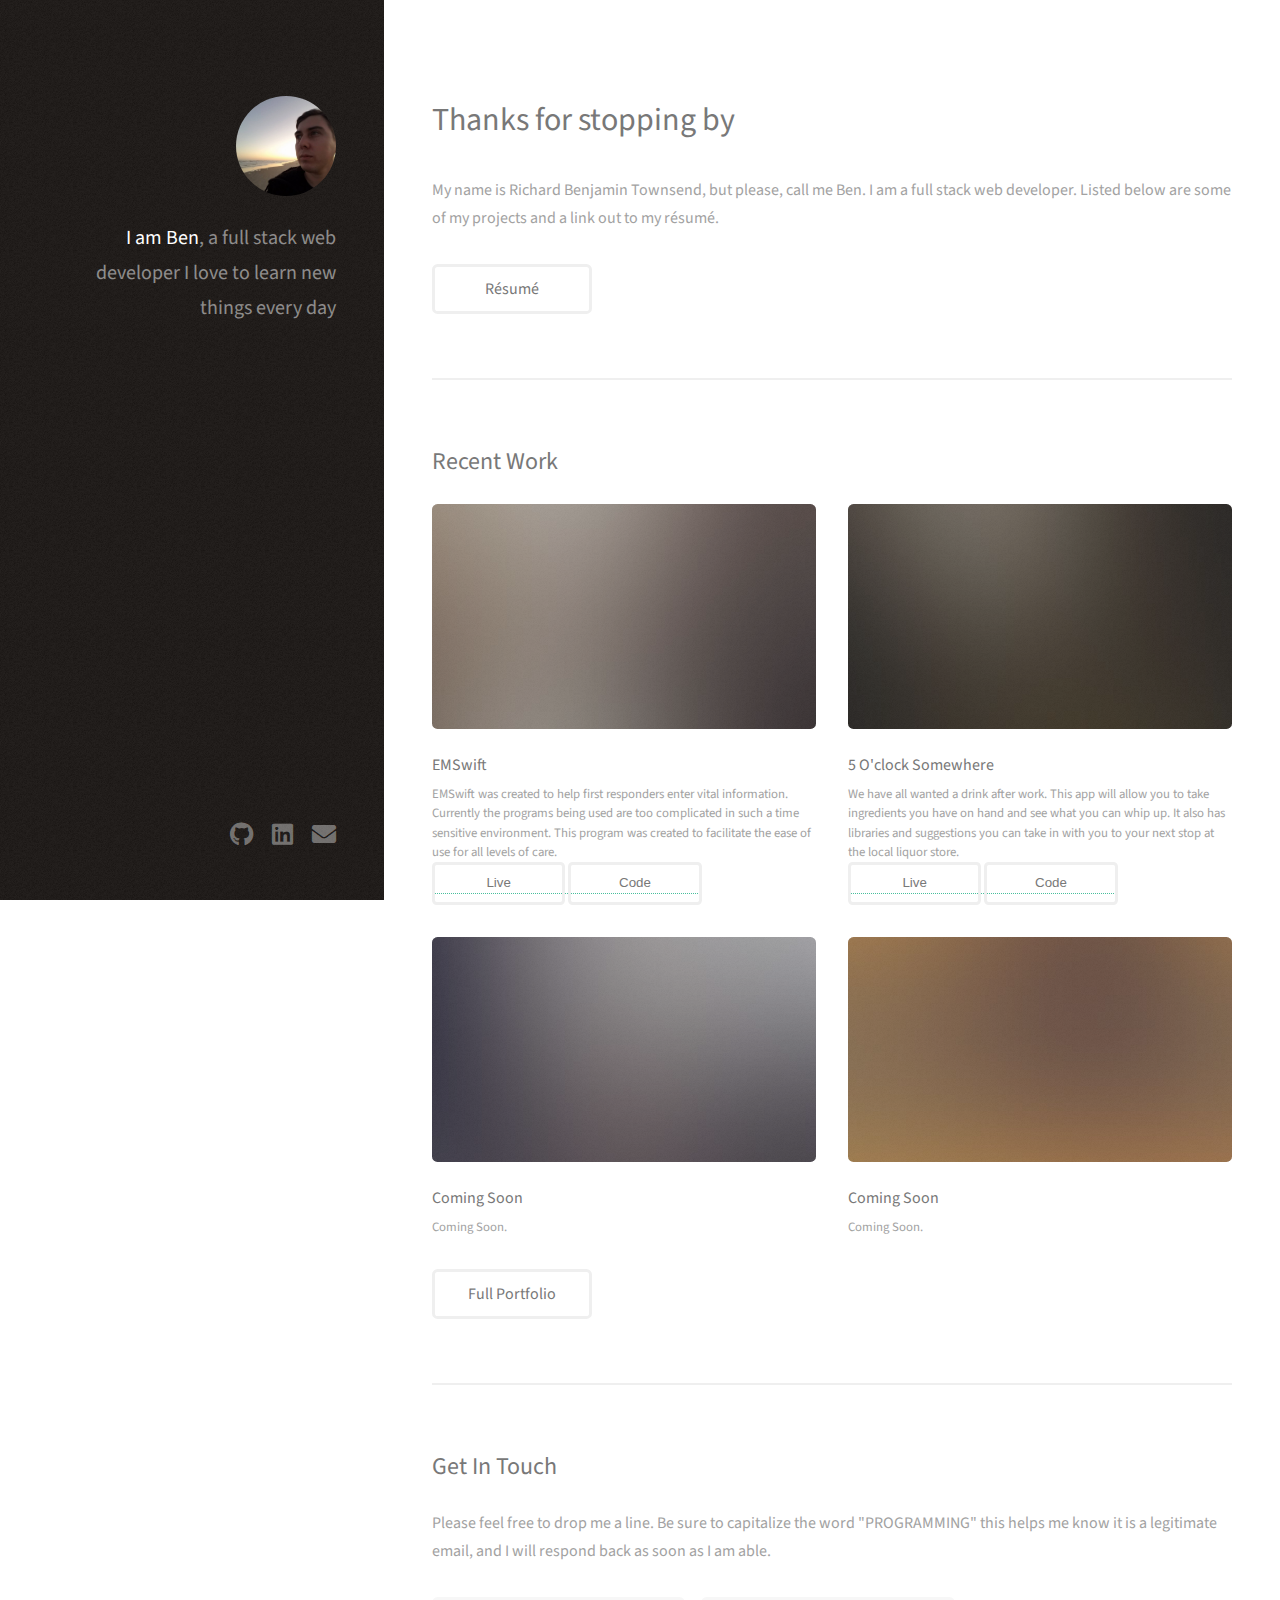
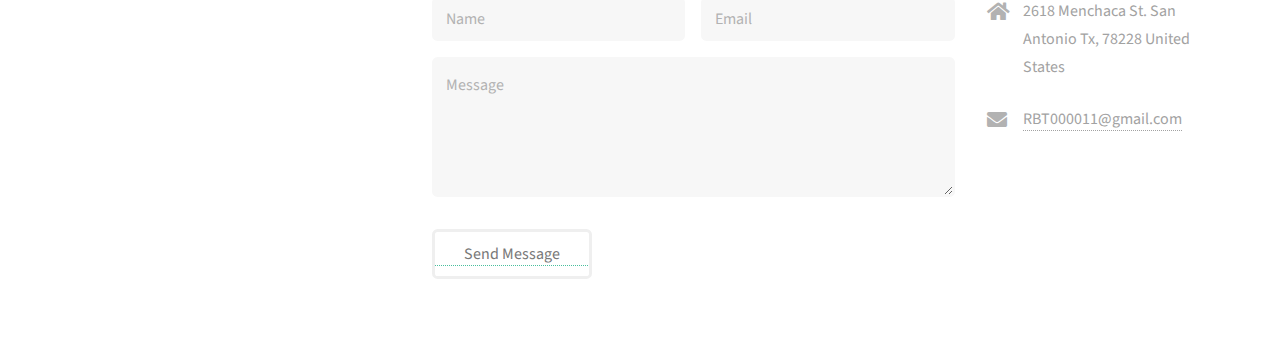
==== index.html @ d772da72 "updated resume link and email spelling." ====
<!DOCTYPE HTML>

<html>
	<head>
		<title>Ben Townsend</title>
		<meta charset="utf-8" />
		<meta name="viewport" content="width=device-width, initial-scale=1, user-scalable=no" />
		<link rel="stylesheet" href="path/to/font-awesome/css/font-awesome.min.css">
		<link rel="stylesheet" href="assets/css/main.css" />
		<link rel="stylesheet" href="assets/css/fontawesome-ass.min.css">
		
	</head>
	<body class="is-preload">

		<!-- Header -->
			<header id="header">
				<div class="inner">
					<a href="https://www.linkedin.com/in/itsbentownsend/" target="blank" class="image avatar"><img src="assets/css/images/BenFace.jpg" alt="" /></a>
					<h1><strong>I am Ben</strong>, a full stack web developer<br />
					I love to learn new things every day<br />
					</h1>
				</div>
			</header>

		<!-- Main -->
			<div id="main">

				<!-- Intro -->
					<section id="one">
						<header class="major">
							<h2>Thanks for stopping by</h2>
						</header>
						<p>My name is Richard Benjamin Townsend, but please, call me Ben. I am a full stack web developer. Listed below are some of my projects and a link out to my résumé.</p>
						<ul class="actions">
							<li><a href="https://docs.google.com/document/d/1rWOx2CIYMVJpjMX06ZTRGJ2BOSFx9_MGNHUSoBNGtCs/edit?usp=sharing" class="button">Résumé</a></li>
						</ul>
					</section>

				<!-- Work -->
					<section id="two">
						<h2>Recent Work</h2>
						<div class="row">
							<article class="col-6 col-12-xsmall work-item">
								<a href="https://EMSwift.com" class="image fit thumb" ><img src="assets/css/images/thumbs/01.jpg" alt="" /></a>
								<h3>EMSwift</h3>
								<p>EMSwift was created to help first responders enter vital information. Currently the programs being used are too complicated in such a time sensitive environment. This program was created to facilitate the ease of use for all levels of care.</p>
								<a href="https://EMSwift.com">
									<button class="button">Live</button>
								</a>
								<a href="https://github.com/spaceboundbear/Project1-UTSA-MF-DB-BT">
									<button class="button">Code</button>
								</a>
							</article>
							<article class="col-6 col-12-xsmall work-item">
								<a href="https://https://stephenfink.github.io/5-O-clock-somewhere/" class="image fit thumb"><img src="assets/css/images/thumbs/02.jpg" alt="" /></a>
								<h3>5 O'clock Somewhere</h3>
								<p>We have all wanted a drink after work. This app will allow you to take ingredients you have on hand and see what you can whip up. It also has libraries and suggestions you can take in with you to your next stop at the local liquor store. </p>
								<a href="#">
									<button class="button">Live</button>
								</a>
								<a href="https://https://stephenfink.github.io/5-O-clock-somewhere/">
								<button class="button">Code</button>
								</a>
							</article>
							<article class="col-6 col-12-xsmall work-item">
								<a href="images/fulls/03.jpg" class="image fit thumb"><img src="assets/css/images/thumbs/03.jpg" alt="" /></a>
								<h3>Coming Soon</h3>
								<p>Coming Soon.</p>
							</article>
							<article class="col-6 col-12-xsmall work-item">
								<a href="images/fulls/04.jpg" class="image fit thumb"><img src="assets/css/images/thumbs/04.jpg" alt="" /></a>
								<h3>Coming Soon</h3>
								<p>Coming Soon.</p>
							</article>
							
						</div>
						<ul class="actions">
							<li><a href="https://github.com/rbt00001" target="blank" class="button">Full Portfolio</a></li>
						</ul>
					</section>

				<!-- Three -->
					<section id="three">
						<h2>Get In Touch</h2>
						<p>Please feel free to drop me a line. Be sure to capitalize the word "PROGRAMMING" this helps me know it is a legitimate email, and I will respond back as soon as I am able. </p>
						<div class="row">
							<div class="col-8 col-12-small">
								<form method="post" action="#">
									<div class="row gtr-uniform gtr-50">
										<div class="col-6 col-12-xsmall"><input type="text" name="name" id="name" placeholder="Name" /></div>
										<div class="col-6 col-12-xsmall"><input type="email" name="email" id="email" placeholder="Email" /></div>
										<div class="col-12"><textarea name="message" id="message" placeholder="Message" rows="4"></textarea></div>
									</div>
								</form>
								<ul class="actions">
									<li><a href="mailto:RBT000011@gmail.com"><input type="submit" value="Send Message" /></li></a>
								</ul>
							</div>
							<div class="col-4 col-12-small">
								<ul class="labeled-icons">
									<li>
										<h3 class="icon solid fa-home"><span class="label">Address</span></h3>
										2618 Menchaca St. 
										San Antonio Tx, 78228
										United States
									</li>
									
									<li>
										<h3 class="icon solid fa-envelope"><span class="label">Email</span></h3>
										<a href="mailto:RBT000011@gmail.com">RBT000011@gmail.com</a>
									</li>
								</ul>
							</div>
						</div>
					</section>


			</div>

		<!-- Footer -->
			<footer id="footer">
				<div class="inner">
					<ul class="icons">						
						<li><a href="https://github.com/rbt00001" class="icon brands fa-github"><span class="label">Github</span></a></li>
						<li><a href="https://www.linkedin.com/in/itsbentownsend/" class="icon brands fa-linkedin"><span class="label">Linkedin</span></a></li>
						<li><a href="mailto:RBT000011@gmail.com" class="icon solid fa-envelope"><span class="label">Email</span></a></li>
					</ul>
					
				</div>
			</footer>

		<!-- Scripts -->
			<script src="assets/js/jquery.min.js"></script>
			<script src="assets/js/jquery.poptrox.min.js"></script>
			<script src="assets/js/browser.min.js"></script>
			<script src="assets/js/breakpoints.min.js"></script>
			<script src="assets/js/util.js"></script>
			<script src="assets/js/main.js"></script>

	</body>
</html>
---- assets/css/main.css ----
@import url("fontawesome-all.min.css");
@import url("https://fonts.googleapis.com/css?family=Source+Sans+Pro:400,400italic");

/*
	Strata by HTML5 UP
	html5up.net | @ajlkn
	Free for personal and commercial use under the CCA 3.0 license (html5up.net/license)
*/

html, body, div, span, applet, object,
iframe, h1, h2, h3, h4, h5, h6, p, blockquote,
pre, a, abbr, acronym, address, big, cite,
code, del, dfn, em, img, ins, kbd, q, s, samp,
small, strike, strong, sub, sup, tt, var, b,
u, i, center, dl, dt, dd, ol, ul, li, fieldset,
form, label, legend, table, caption, tbody,
tfoot, thead, tr, th, td, article, aside,
canvas, details, embed, figure, figcaption,
footer, header, hgroup, menu, nav, output, ruby,
section, summary, time, mark, audio, video {
	margin: 0;
	padding: 0;
	border: 0;
	font-size: 100%;
	font: inherit;
	vertical-align: baseline;}

article, aside, details, figcaption, figure,
footer, header, hgroup, menu, nav, section {
	display: block;}

body {
	line-height: 1;
}

ol, ul {
	list-style: none;
}

blockquote, q {
	quotes: none;
}

	blockquote:before, blockquote:after, q:before, q:after {
		content: '';
		content: none;
	}

table {
	border-collapse: collapse;
	border-spacing: 0;
}

body {
	-webkit-text-size-adjust: none;
}

mark {
	background-color: transparent;
	color: inherit;
}

input::-moz-focus-inner {
	border: 0;
	padding: 0;
}

input, select, textarea {
	-moz-appearance: none;
	-webkit-appearance: none;
	-ms-appearance: none;
	appearance: none;
}

/* Basic */

	html {
		box-sizing: border-box;
	}

	*, *:before, *:after {
		box-sizing: inherit;
	}

	body {
		background: #fff;
	}

		body.is-preload *, body.is-preload *:before, body.is-preload *:after {
			-moz-animation: none !important;
			-webkit-animation: none !important;
			-ms-animation: none !important;
			animation: none !important;
			-moz-transition: none !important;
			-webkit-transition: none !important;
			-ms-transition: none !important;
			transition: none !important;
		}

	body, input, select, textarea {
		color: #a2a2a2;
		font-family: "Source Sans Pro", Helvetica, sans-serif;
		font-size: 16pt;
		font-weight: 400;
		line-height: 1.75em;
	}

	a {
		-moz-transition: color 0.2s ease-in-out, border-color 0.2s ease-in-out;
		-webkit-transition: color 0.2s ease-in-out, border-color 0.2s ease-in-out;
		-ms-transition: color 0.2s ease-in-out, border-color 0.2s ease-in-out;
		transition: color 0.2s ease-in-out, border-color 0.2s ease-in-out;
		border-bottom: dotted 1px;
		color: #49bf9d;
		text-decoration: none;
	}

		a:hover {
			border-bottom-color: transparent;
			color: #49bf9d !important;
			text-decoration: none;
		}

	strong, b {
		color: #787878;
		font-weight: 400;
	}

	em, i {
		font-style: italic;
	}

	p {
		margin: 0 0 2em 0;
	}

	h1, h2, h3, h4, h5, h6 {
		color: #787878;
		font-weight: 400;
		line-height: 1em;
		margin: 0 0 1em 0;
	}

		h1 a, h2 a, h3 a, h4 a, h5 a, h6 a {
			color: inherit;
			text-decoration: none;
		}

	h1 {
		font-size: 2em;
		line-height: 1.5em;
	}

	h2 {
		font-size: 1.5em;
		line-height: 1.5em;
	}

	h3 {
		font-size: 1.25em;
		line-height: 1.5em;
	}

	h4 {
		font-size: 1.1em;
		line-height: 1.5em;
	}

	h5 {
		font-size: 0.9em;
		line-height: 1.5em;
	}

	h6 {
		font-size: 0.7em;
		line-height: 1.5em;
	}

	sub {
		font-size: 0.8em;
		position: relative;
		top: 0.5em;
	}

	sup {
		font-size: 0.8em;
		position: relative;
		top: -0.5em;
	}

	hr {
		border: 0;
		border-bottom: solid 2px #efefef;
		margin: 2em 0;
	}

		hr.major {
			margin: 3em 0;
		}

	blockquote {
		border-left: solid 6px #efefef;
		font-style: italic;
		margin: 0 0 2em 0;
		padding: 0.5em 0 0.5em 1.5em;
	}

	code {
		background: #f7f7f7;
		border-radius: 0.35em;
		border: solid 2px #efefef;
		font-family: "Courier New", monospace;
		font-size: 0.9em;
		margin: 0 0.25em;
		padding: 0.25em 0.65em;
	}

	pre {
		-webkit-overflow-scrolling: touch;
		font-family: "Courier New", monospace;
		font-size: 0.9em;
		margin: 0 0 2em 0;
	}

		pre code {
			display: block;
			line-height: 1.75em;
			padding: 1em 1.5em;
			overflow-x: auto;
		}

	.align-left {
		text-align: left;
	}

	.align-center {
		text-align: center;
	}

	.align-right {
		text-align: right;
	}

/* Container */

	.container {
		margin: 0 auto;
		max-width: calc(100% - 4em);
		width: 100%;
	}

		.container.xsmall {
			width: 25%;
		}

		.container.small {
			width: 50%;
		}

		.container.medium {
			width: 75%;
		}

		.container.large {
			width: 125%;
		}

		.container.xlarge {
			width: 150%;
		}

		.container.max {
			width: 100%;
		}

		@media screen and (max-width: 980px) {

			.container {
				width: 100% !important;
				max-width: 100% !important;
			}

		}

		@media screen and (max-width: 480px) {

			.container {
				max-width: calc(100% - 3em);
			}

		}

/* Row */

	.row {
		display: flex;
		flex-wrap: wrap;
		box-sizing: border-box;
		align-items: stretch;
	}

		.row > * {
			box-sizing: border-box;
		}

		.row.gtr-uniform > * > :last-child {
			margin-bottom: 0;
		}

		.row.aln-left {
			justify-content: flex-start;
		}

		.row.aln-center {
			justify-content: center;
		}

		.row.aln-right {
			justify-content: flex-end;
		}

		.row.aln-top {
			align-items: flex-start;
		}

		.row.aln-middle {
			align-items: center;
		}

		.row.aln-bottom {
			align-items: flex-end;
		}

		.row > .imp {
			order: -1;
		}

		.row > .col-1 {
			width: 8.33333%;
		}

		.row > .off-1 {
			margin-left: 8.33333%;
		}

		.row > .col-2 {
			width: 16.66667%;
		}

		.row > .off-2 {
			margin-left: 16.66667%;
		}

		.row > .col-3 {
			width: 25%;
		}

		.row > .off-3 {
			margin-left: 25%;
		}

		.row > .col-4 {
			width: 33.33333%;
		}

		.row > .off-4 {
			margin-left: 33.33333%;
		}

		.row > .col-5 {
			width: 41.66667%;
		}

		.row > .off-5 {
			margin-left: 41.66667%;
		}

		.row > .col-6 {
			width: 50%;
		}

		.row > .off-6 {
			margin-left: 50%;
		}

		.row > .col-7 {
			width: 58.33333%;
		}

		.row > .off-7 {
			margin-left: 58.33333%;
		}

		.row > .col-8 {
			width: 66.66667%;
		}

		.row > .off-8 {
			margin-left: 66.66667%;
		}

		.row > .col-9 {
			width: 75%;
		}

		.row > .off-9 {
			margin-left: 75%;
		}

		.row > .col-10 {
			width: 83.33333%;
		}

		.row > .off-10 {
			margin-left: 83.33333%;
		}

		.row > .col-11 {
			width: 91.66667%;
		}

		.row > .off-11 {
			margin-left: 91.66667%;
		}

		.row > .col-12 {
			width: 100%;
		}

		.row > .off-12 {
			margin-left: 100%;
		}

		.row.gtr-0 {
			margin-top: 0;
			margin-left: 0em;
		}

			.row.gtr-0 > * {
				padding: 0 0 0 0em;
			}

			.row.gtr-0.gtr-uniform {
				margin-top: 0em;
			}

				.row.gtr-0.gtr-uniform > * {
					padding-top: 0em;
				}

		.row.gtr-25 {
			margin-top: 0;
			margin-left: -0.625em;
		}

			.row.gtr-25 > * {
				padding: 0 0 0 0.625em;
			}

			.row.gtr-25.gtr-uniform {
				margin-top: -0.625em;
			}

				.row.gtr-25.gtr-uniform > * {
					padding-top: 0.625em;
				}

		.row.gtr-50 {
			margin-top: 0;
			margin-left: -1.25em;
		}

			.row.gtr-50 > * {
				padding: 0 0 0 1.25em;
			}

			.row.gtr-50.gtr-uniform {
				margin-top: -1.25em;
			}

				.row.gtr-50.gtr-uniform > * {
					padding-top: 1.25em;
				}

		.row {
			margin-top: 0;
			margin-left: -2.5em;
		}

			.row > * {
				padding: 0 0 0 2.5em;
			}

			.row.gtr-uniform {
				margin-top: -2.5em;
			}

				.row.gtr-uniform > * {
					padding-top: 2.5em;
				}

		.row.gtr-150 {
			margin-top: 0;
			margin-left: -3.75em;
		}

			.row.gtr-150 > * {
				padding: 0 0 0 3.75em;
			}

			.row.gtr-150.gtr-uniform {
				margin-top: -3.75em;
			}

				.row.gtr-150.gtr-uniform > * {
					padding-top: 3.75em;
				}

		.row.gtr-200 {
			margin-top: 0;
			margin-left: -5em;
		}

			.row.gtr-200 > * {
				padding: 0 0 0 5em;
			}

			.row.gtr-200.gtr-uniform {
				margin-top: -5em;
			}

				.row.gtr-200.gtr-uniform > * {
					padding-top: 5em;
				}

		@media screen and (max-width: 1800px) {

			.row {
				display: flex;
				flex-wrap: wrap;
				box-sizing: border-box;
				align-items: stretch;
			}

				.row > * {
					box-sizing: border-box;
				}

				.row.gtr-uniform > * > :last-child {
					margin-bottom: 0;
				}

				.row.aln-left {
					justify-content: flex-start;
				}

				.row.aln-center {
					justify-content: center;
				}

				.row.aln-right {
					justify-content: flex-end;
				}

				.row.aln-top {
					align-items: flex-start;
				}

				.row.aln-middle {
					align-items: center;
				}

				.row.aln-bottom {
					align-items: flex-end;
				}

				.row > .imp-xlarge {
					order: -1;
				}

				.row > .col-1-xlarge {
					width: 8.33333%;
				}

				.row > .off-1-xlarge {
					margin-left: 8.33333%;
				}

				.row > .col-2-xlarge {
					width: 16.66667%;
				}

				.row > .off-2-xlarge {
					margin-left: 16.66667%;
				}

				.row > .col-3-xlarge {
					width: 25%;
				}

				.row > .off-3-xlarge {
					margin-left: 25%;
				}

				.row > .col-4-xlarge {
					width: 33.33333%;
				}

				.row > .off-4-xlarge {
					margin-left: 33.33333%;
				}

				.row > .col-5-xlarge {
					width: 41.66667%;
				}

				.row > .off-5-xlarge {
					margin-left: 41.66667%;
				}

				.row > .col-6-xlarge {
					width: 50%;
				}

				.row > .off-6-xlarge {
					margin-left: 50%;
				}

				.row > .col-7-xlarge {
					width: 58.33333%;
				}

				.row > .off-7-xlarge {
					margin-left: 58.33333%;
				}

				.row > .col-8-xlarge {
					width: 66.66667%;
				}

				.row > .off-8-xlarge {
					margin-left: 66.66667%;
				}

				.row > .col-9-xlarge {
					width: 75%;
				}

				.row > .off-9-xlarge {
					margin-left: 75%;
				}

				.row > .col-10-xlarge {
					width: 83.33333%;
				}

				.row > .off-10-xlarge {
					margin-left: 83.33333%;
				}

				.row > .col-11-xlarge {
					width: 91.66667%;
				}

				.row > .off-11-xlarge {
					margin-left: 91.66667%;
				}

				.row > .col-12-xlarge {
					width: 100%;
				}

				.row > .off-12-xlarge {
					margin-left: 100%;
				}

				.row.gtr-0 {
					margin-top: 0;
					margin-left: 0em;
				}

					.row.gtr-0 > * {
						padding: 0 0 0 0em;
					}

					.row.gtr-0.gtr-uniform {
						margin-top: 0em;
					}

						.row.gtr-0.gtr-uniform > * {
							padding-top: 0em;
						}

				.row.gtr-25 {
					margin-top: 0;
					margin-left: -0.625em;
				}

					.row.gtr-25 > * {
						padding: 0 0 0 0.625em;
					}

					.row.gtr-25.gtr-uniform {
						margin-top: -0.625em;
					}

						.row.gtr-25.gtr-uniform > * {
							padding-top: 0.625em;
						}

				.row.gtr-50 {
					margin-top: 0;
					margin-left: -1.25em;
				}

					.row.gtr-50 > * {
						padding: 0 0 0 1.25em;
					}

					.row.gtr-50.gtr-uniform {
						margin-top: -1.25em;
					}

						.row.gtr-50.gtr-uniform > * {
							padding-top: 1.25em;
						}

				.row {
					margin-top: 0;
					margin-left: -2.5em;
				}

					.row > * {
						padding: 0 0 0 2.5em;
					}

					.row.gtr-uniform {
						margin-top: -2.5em;
					}

						.row.gtr-uniform > * {
							padding-top: 2.5em;
						}

				.row.gtr-150 {
					margin-top: 0;
					margin-left: -3.75em;
				}

					.row.gtr-150 > * {
						padding: 0 0 0 3.75em;
					}

					.row.gtr-150.gtr-uniform {
						margin-top: -3.75em;
					}

						.row.gtr-150.gtr-uniform > * {
							padding-top: 3.75em;
						}

				.row.gtr-200 {
					margin-top: 0;
					margin-left: -5em;
				}

					.row.gtr-200 > * {
						padding: 0 0 0 5em;
					}

					.row.gtr-200.gtr-uniform {
						margin-top: -5em;
					}

						.row.gtr-200.gtr-uniform > * {
							padding-top: 5em;
						}

		}

		@media screen and (max-width: 1280px) {

			.row {
				display: flex;
				flex-wrap: wrap;
				box-sizing: border-box;
				align-items: stretch;
			}

				.row > * {
					box-sizing: border-box;
				}

				.row.gtr-uniform > * > :last-child {
					margin-bottom: 0;
				}

				.row.aln-left {
					justify-content: flex-start;
				}

				.row.aln-center {
					justify-content: center;
				}

				.row.aln-right {
					justify-content: flex-end;
				}

				.row.aln-top {
					align-items: flex-start;
				}

				.row.aln-middle {
					align-items: center;
				}

				.row.aln-bottom {
					align-items: flex-end;
				}

				.row > .imp-large {
					order: -1;
				}

				.row > .col-1-large {
					width: 8.33333%;
				}

				.row > .off-1-large {
					margin-left: 8.33333%;
				}

				.row > .col-2-large {
					width: 16.66667%;
				}

				.row > .off-2-large {
					margin-left: 16.66667%;
				}

				.row > .col-3-large {
					width: 25%;
				}

				.row > .off-3-large {
					margin-left: 25%;
				}

				.row > .col-4-large {
					width: 33.33333%;
				}

				.row > .off-4-large {
					margin-left: 33.33333%;
				}

				.row > .col-5-large {
					width: 41.66667%;
				}

				.row > .off-5-large {
					margin-left: 41.66667%;
				}

				.row > .col-6-large {
					width: 50%;
				}

				.row > .off-6-large {
					margin-left: 50%;
				}

				.row > .col-7-large {
					width: 58.33333%;
				}

				.row > .off-7-large {
					margin-left: 58.33333%;
				}

				.row > .col-8-large {
					width: 66.66667%;
				}

				.row > .off-8-large {
					margin-left: 66.66667%;
				}

				.row > .col-9-large {
					width: 75%;
				}

				.row > .off-9-large {
					margin-left: 75%;
				}

				.row > .col-10-large {
					width: 83.33333%;
				}

				.row > .off-10-large {
					margin-left: 83.33333%;
				}

				.row > .col-11-large {
					width: 91.66667%;
				}

				.row > .off-11-large {
					margin-left: 91.66667%;
				}

				.row > .col-12-large {
					width: 100%;
				}

				.row > .off-12-large {
					margin-left: 100%;
				}

				.row.gtr-0 {
					margin-top: 0;
					margin-left: 0em;
				}

					.row.gtr-0 > * {
						padding: 0 0 0 0em;
					}

					.row.gtr-0.gtr-uniform {
						margin-top: 0em;
					}

						.row.gtr-0.gtr-uniform > * {
							padding-top: 0em;
						}

				.row.gtr-25 {
					margin-top: 0;
					margin-left: -0.5em;
				}

					.row.gtr-25 > * {
						padding: 0 0 0 0.5em;
					}

					.row.gtr-25.gtr-uniform {
						margin-top: -0.5em;
					}

						.row.gtr-25.gtr-uniform > * {
							padding-top: 0.5em;
						}

				.row.gtr-50 {
					margin-top: 0;
					margin-left: -1em;
				}

					.row.gtr-50 > * {
						padding: 0 0 0 1em;
					}

					.row.gtr-50.gtr-uniform {
						margin-top: -1em;
					}

						.row.gtr-50.gtr-uniform > * {
							padding-top: 1em;
						}

				.row {
					margin-top: 0;
					margin-left: -2em;
				}

					.row > * {
						padding: 0 0 0 2em;
					}

					.row.gtr-uniform {
						margin-top: -2em;
					}

						.row.gtr-uniform > * {
							padding-top: 2em;
						}

				.row.gtr-150 {
					margin-top: 0;
					margin-left: -3em;
				}

					.row.gtr-150 > * {
						padding: 0 0 0 3em;
					}

					.row.gtr-150.gtr-uniform {
						margin-top: -3em;
					}

						.row.gtr-150.gtr-uniform > * {
							padding-top: 3em;
						}

				.row.gtr-200 {
					margin-top: 0;
					margin-left: -4em;
				}

					.row.gtr-200 > * {
						padding: 0 0 0 4em;
					}

					.row.gtr-200.gtr-uniform {
						margin-top: -4em;
					}

						.row.gtr-200.gtr-uniform > * {
							padding-top: 4em;
						}

		}

		@media screen and (max-width: 980px) {

			.row {
				display: flex;
				flex-wrap: wrap;
				box-sizing: border-box;
				align-items: stretch;
			}

				.row > * {
					box-sizing: border-box;
				}

				.row.gtr-uniform > * > :last-child {
					margin-bottom: 0;
				}

				.row.aln-left {
					justify-content: flex-start;
				}

				.row.aln-center {
					justify-content: center;
				}

				.row.aln-right {
					justify-content: flex-end;
				}

				.row.aln-top {
					align-items: flex-start;
				}

				.row.aln-middle {
					align-items: center;
				}

				.row.aln-bottom {
					align-items: flex-end;
				}

				.row > .imp-medium {
					order: -1;
				}

				.row > .col-1-medium {
					width: 8.33333%;
				}

				.row > .off-1-medium {
					margin-left: 8.33333%;
				}

				.row > .col-2-medium {
					width: 16.66667%;
				}

				.row > .off-2-medium {
					margin-left: 16.66667%;
				}

				.row > .col-3-medium {
					width: 25%;
				}

				.row > .off-3-medium {
					margin-left: 25%;
				}

				.row > .col-4-medium {
					width: 33.33333%;
				}

				.row > .off-4-medium {
					margin-left: 33.33333%;
				}

				.row > .col-5-medium {
					width: 41.66667%;
				}

				.row > .off-5-medium {
					margin-left: 41.66667%;
				}

				.row > .col-6-medium {
					width: 50%;
				}

				.row > .off-6-medium {
					margin-left: 50%;
				}

				.row > .col-7-medium {
					width: 58.33333%;
				}

				.row > .off-7-medium {
					margin-left: 58.33333%;
				}

				.row > .col-8-medium {
					width: 66.66667%;
				}

				.row > .off-8-medium {
					margin-left: 66.66667%;
				}

				.row > .col-9-medium {
					width: 75%;
				}

				.row > .off-9-medium {
					margin-left: 75%;
				}

				.row > .col-10-medium {
					width: 83.33333%;
				}

				.row > .off-10-medium {
					margin-left: 83.33333%;
				}

				.row > .col-11-medium {
					width: 91.66667%;
				}

				.row > .off-11-medium {
					margin-left: 91.66667%;
				}

				.row > .col-12-medium {
					width: 100%;
				}

				.row > .off-12-medium {
					margin-left: 100%;
				}

				.row.gtr-0 {
					margin-top: 0;
					margin-left: 0em;
				}

					.row.gtr-0 > * {
						padding: 0 0 0 0em;
					}

					.row.gtr-0.gtr-uniform {
						margin-top: 0em;
					}

						.row.gtr-0.gtr-uniform > * {
							padding-top: 0em;
						}

				.row.gtr-25 {
					margin-top: 0;
					margin-left: -0.5em;
				}

					.row.gtr-25 > * {
						padding: 0 0 0 0.5em;
					}

					.row.gtr-25.gtr-uniform {
						margin-top: -0.5em;
					}

						.row.gtr-25.gtr-uniform > * {
							padding-top: 0.5em;
						}

				.row.gtr-50 {
					margin-top: 0;
					margin-left: -1em;
				}

					.row.gtr-50 > * {
						padding: 0 0 0 1em;
					}

					.row.gtr-50.gtr-uniform {
						margin-top: -1em;
					}

						.row.gtr-50.gtr-uniform > * {
							padding-top: 1em;
						}

				.row {
					margin-top: 0;
					margin-left: -2em;
				}

					.row > * {
						padding: 0 0 0 2em;
					}

					.row.gtr-uniform {
						margin-top: -2em;
					}

						.row.gtr-uniform > * {
							padding-top: 2em;
						}

				.row.gtr-150 {
					margin-top: 0;
					margin-left: -3em;
				}

					.row.gtr-150 > * {
						padding: 0 0 0 3em;
					}

					.row.gtr-150.gtr-uniform {
						margin-top: -3em;
					}

						.row.gtr-150.gtr-uniform > * {
							padding-top: 3em;
						}

				.row.gtr-200 {
					margin-top: 0;
					margin-left: -4em;
				}

					.row.gtr-200 > * {
						padding: 0 0 0 4em;
					}

					.row.gtr-200.gtr-uniform {
						margin-top: -4em;
					}

						.row.gtr-200.gtr-uniform > * {
							padding-top: 4em;
						}

		}

		@media screen and (max-width: 736px) {

			.row {
				display: flex;
				flex-wrap: wrap;
				box-sizing: border-box;
				align-items: stretch;
			}

				.row > * {
					box-sizing: border-box;
				}

				.row.gtr-uniform > * > :last-child {
					margin-bottom: 0;
				}

				.row.aln-left {
					justify-content: flex-start;
				}

				.row.aln-center {
					justify-content: center;
				}

				.row.aln-right {
					justify-content: flex-end;
				}

				.row.aln-top {
					align-items: flex-start;
				}

				.row.aln-middle {
					align-items: center;
				}

				.row.aln-bottom {
					align-items: flex-end;
				}

				.row > .imp-small {
					order: -1;
				}

				.row > .col-1-small {
					width: 8.33333%;
				}

				.row > .off-1-small {
					margin-left: 8.33333%;
				}

				.row > .col-2-small {
					width: 16.66667%;
				}

				.row > .off-2-small {
					margin-left: 16.66667%;
				}

				.row > .col-3-small {
					width: 25%;
				}

				.row > .off-3-small {
					margin-left: 25%;
				}

				.row > .col-4-small {
					width: 33.33333%;
				}

				.row > .off-4-small {
					margin-left: 33.33333%;
				}

				.row > .col-5-small {
					width: 41.66667%;
				}

				.row > .off-5-small {
					margin-left: 41.66667%;
				}

				.row > .col-6-small {
					width: 50%;
				}

				.row > .off-6-small {
					margin-left: 50%;
				}

				.row > .col-7-small {
					width: 58.33333%;
				}

				.row > .off-7-small {
					margin-left: 58.33333%;
				}

				.row > .col-8-small {
					width: 66.66667%;
				}

				.row > .off-8-small {
					margin-left: 66.66667%;
				}

				.row > .col-9-small {
					width: 75%;
				}

				.row > .off-9-small {
					margin-left: 75%;
				}

				.row > .col-10-small {
					width: 83.33333%;
				}

				.row > .off-10-small {
					margin-left: 83.33333%;
				}

				.row > .col-11-small {
					width: 91.66667%;
				}

				.row > .off-11-small {
					margin-left: 91.66667%;
				}

				.row > .col-12-small {
					width: 100%;
				}

				.row > .off-12-small {
					margin-left: 100%;
				}

				.row.gtr-0 {
					margin-top: 0;
					margin-left: 0em;
				}

					.row.gtr-0 > * {
						padding: 0 0 0 0em;
					}

					.row.gtr-0.gtr-uniform {
						margin-top: 0em;
					}

						.row.gtr-0.gtr-uniform > * {
							padding-top: 0em;
						}

				.row.gtr-25 {
					margin-top: 0;
					margin-left: -0.375em;
				}

					.row.gtr-25 > * {
						padding: 0 0 0 0.375em;
					}

					.row.gtr-25.gtr-uniform {
						margin-top: -0.375em;
					}

						.row.gtr-25.gtr-uniform > * {
							padding-top: 0.375em;
						}

				.row.gtr-50 {
					margin-top: 0;
					margin-left: -0.75em;
				}

					.row.gtr-50 > * {
						padding: 0 0 0 0.75em;
					}

					.row.gtr-50.gtr-uniform {
						margin-top: -0.75em;
					}

						.row.gtr-50.gtr-uniform > * {
							padding-top: 0.75em;
						}

				.row {
					margin-top: 0;
					margin-left: -1.5em;
				}

					.row > * {
						padding: 0 0 0 1.5em;
					}

					.row.gtr-uniform {
						margin-top: -1.5em;
					}

						.row.gtr-uniform > * {
							padding-top: 1.5em;
						}

				.row.gtr-150 {
					margin-top: 0;
					margin-left: -2.25em;
				}

					.row.gtr-150 > * {
						padding: 0 0 0 2.25em;
					}

					.row.gtr-150.gtr-uniform {
						margin-top: -2.25em;
					}

						.row.gtr-150.gtr-uniform > * {
							padding-top: 2.25em;
						}

				.row.gtr-200 {
					margin-top: 0;
					margin-left: -3em;
				}

					.row.gtr-200 > * {
						padding: 0 0 0 3em;
					}

					.row.gtr-200.gtr-uniform {
						margin-top: -3em;
					}

						.row.gtr-200.gtr-uniform > * {
							padding-top: 3em;
						}

		}

		@media screen and (max-width: 480px) {

			.row {
				display: flex;
				flex-wrap: wrap;
				box-sizing: border-box;
				align-items: stretch;
			}

				.row > * {
					box-sizing: border-box;
				}

				.row.gtr-uniform > * > :last-child {
					margin-bottom: 0;
				}

				.row.aln-left {
					justify-content: flex-start;
				}

				.row.aln-center {
					justify-content: center;
				}

				.row.aln-right {
					justify-content: flex-end;
				}

				.row.aln-top {
					align-items: flex-start;
				}

				.row.aln-middle {
					align-items: center;
				}

				.row.aln-bottom {
					align-items: flex-end;
				}

				.row > .imp-xsmall {
					order: -1;
				}

				.row > .col-1-xsmall {
					width: 8.33333%;
				}

				.row > .off-1-xsmall {
					margin-left: 8.33333%;
				}

				.row > .col-2-xsmall {
					width: 16.66667%;
				}

				.row > .off-2-xsmall {
					margin-left: 16.66667%;
				}

				.row > .col-3-xsmall {
					width: 25%;
				}

				.row > .off-3-xsmall {
					margin-left: 25%;
				}

				.row > .col-4-xsmall {
					width: 33.33333%;
				}

				.row > .off-4-xsmall {
					margin-left: 33.33333%;
				}

				.row > .col-5-xsmall {
					width: 41.66667%;
				}

				.row > .off-5-xsmall {
					margin-left: 41.66667%;
				}

				.row > .col-6-xsmall {
					width: 50%;
				}

				.row > .off-6-xsmall {
					margin-left: 50%;
				}

				.row > .col-7-xsmall {
					width: 58.33333%;
				}

				.row > .off-7-xsmall {
					margin-left: 58.33333%;
				}

				.row > .col-8-xsmall {
					width: 66.66667%;
				}

				.row > .off-8-xsmall {
					margin-left: 66.66667%;
				}

				.row > .col-9-xsmall {
					width: 75%;
				}

				.row > .off-9-xsmall {
					margin-left: 75%;
				}

				.row > .col-10-xsmall {
					width: 83.33333%;
				}

				.row > .off-10-xsmall {
					margin-left: 83.33333%;
				}

				.row > .col-11-xsmall {
					width: 91.66667%;
				}

				.row > .off-11-xsmall {
					margin-left: 91.66667%;
				}

				.row > .col-12-xsmall {
					width: 100%;
				}

				.row > .off-12-xsmall {
					margin-left: 100%;
				}

				.row.gtr-0 {
					margin-top: 0;
					margin-left: 0em;
				}

					.row.gtr-0 > * {
						padding: 0 0 0 0em;
					}

					.row.gtr-0.gtr-uniform {
						margin-top: 0em;
					}

						.row.gtr-0.gtr-uniform > * {
							padding-top: 0em;
						}

				.row.gtr-25 {
					margin-top: 0;
					margin-left: -0.375em;
				}

					.row.gtr-25 > * {
						padding: 0 0 0 0.375em;
					}

					.row.gtr-25.gtr-uniform {
						margin-top: -0.375em;
					}

						.row.gtr-25.gtr-uniform > * {
							padding-top: 0.375em;
						}

				.row.gtr-50 {
					margin-top: 0;
					margin-left: -0.75em;
				}

					.row.gtr-50 > * {
						padding: 0 0 0 0.75em;
					}

					.row.gtr-50.gtr-uniform {
						margin-top: -0.75em;
					}

						.row.gtr-50.gtr-uniform > * {
							padding-top: 0.75em;
						}

				.row {
					margin-top: 0;
					margin-left: -1.5em;
				}

					.row > * {
						padding: 0 0 0 1.5em;
					}

					.row.gtr-uniform {
						margin-top: -1.5em;
					}

						.row.gtr-uniform > * {
							padding-top: 1.5em;
						}

				.row.gtr-150 {
					margin-top: 0;
					margin-left: -2.25em;
				}

					.row.gtr-150 > * {
						padding: 0 0 0 2.25em;
					}

					.row.gtr-150.gtr-uniform {
						margin-top: -2.25em;
					}

						.row.gtr-150.gtr-uniform > * {
							padding-top: 2.25em;
						}

				.row.gtr-200 {
					margin-top: 0;
					margin-left: -3em;
				}

					.row.gtr-200 > * {
						padding: 0 0 0 3em;
					}

					.row.gtr-200.gtr-uniform {
						margin-top: -3em;
					}

						.row.gtr-200.gtr-uniform > * {
							padding-top: 3em;
						}

		}

/* Section/Article */

	section.special, article.special {
		text-align: center;
	}

	header p {
		color: #b2b2b2;
		position: relative;
		margin: 0 0 1.5em 0;
	}

	header h2 + p {
		font-size: 1.25em;
		margin-top: -1em;
		line-height: 1.5em;
	}

	header h3 + p {
		font-size: 1.1em;
		margin-top: -0.8em;
		line-height: 1.5em;
	}

	header h4 + p,
	header h5 + p,
	header h6 + p {
		font-size: 0.9em;
		margin-top: -0.6em;
		line-height: 1.5em;
	}

	header.major h2 {
		font-size: 2em;
	}

/* Form */

	form {
		margin: 0 0 2em 0;
	}

	label {
		color: red;
		display: block;
		font-size: 0.9em;
		font-weight: 400;
		margin: 0 0 1em 0;
	}

	input[type="text"],
	input[type="password"],
	input[type="email"],
	select,
	textarea {
		-moz-appearance: none;
		-webkit-appearance: none;
		-ms-appearance: none;
		appearance: none;
		background: #f7f7f7;
		border-radius: 0.35em;
		border: solid 2px transparent;
		color: inherit;
		display: block;
		outline: 0;
		padding: 0 0.75em;
		text-decoration: none;
		width: 100%;
	}

		input[type="text"]:invalid,
		input[type="password"]:invalid,
		input[type="email"]:invalid,
		select:invalid,
		textarea:invalid {
			box-shadow: none;
		}

		input[type="text"]:focus,
		input[type="password"]:focus,
		input[type="email"]:focus,
		select:focus,
		textarea:focus {
			border-color: #49bf9d;
		}

	select {
		background-image: url("data:image/svg+xml;charset=utf8,%3Csvg xmlns='http://www.w3.org/2000/svg' width='40' height='40' preserveAspectRatio='none' viewBox='0 0 40 40'%3E%3Cpath d='M9.4,12.3l10.4,10.4l10.4-10.4c0.2-0.2,0.5-0.4,0.9-0.4c0.3,0,0.6,0.1,0.9,0.4l3.3,3.3c0.2,0.2,0.4,0.5,0.4,0.9 c0,0.4-0.1,0.6-0.4,0.9L20.7,31.9c-0.2,0.2-0.5,0.4-0.9,0.4c-0.3,0-0.6-0.1-0.9-0.4L4.3,17.3c-0.2-0.2-0.4-0.5-0.4-0.9 c0-0.4,0.1-0.6,0.4-0.9l3.3-3.3c0.2-0.2,0.5-0.4,0.9-0.4S9.1,12.1,9.4,12.3z' fill='%23dfdfdf' /%3E%3C/svg%3E");
		background-size: 1.25rem;
		background-repeat: no-repeat;
		background-position: calc(100% - 1rem) center;
		height: 2.75em;
		padding-right: 2.75em;
		text-overflow: ellipsis;
	}

		select option {
			color: #787878;
			background: #fff;
		}

		select:focus::-ms-value {
			background-color: transparent;
		}

		select::-ms-expand {
			display: none;
		}

	input[type="text"],
	input[type="password"],
	input[type="email"],
	select {
		height: 2.75em;
	}

	textarea {
		padding: 0.75em;
	}

	input[type="checkbox"],
	input[type="radio"] {
		-moz-appearance: none;
		-webkit-appearance: none;
		-ms-appearance: none;
		appearance: none;
		display: block;
		float: left;
		margin-right: -2em;
		opacity: 0;
		width: 1em;
		z-index: -1;
	}

		input[type="checkbox"] + label,
		input[type="radio"] + label {
			text-decoration: none;
			color: #a2a2a2;
			cursor: pointer;
			display: inline-block;
			font-size: 1em;
			font-weight: 400;
			padding-left: 2.4em;
			padding-right: 0.75em;
			position: relative;
		}

			input[type="checkbox"] + label:before,
			input[type="radio"] + label:before {
				-moz-osx-font-smoothing: grayscale;
				-webkit-font-smoothing: antialiased;
				display: inline-block;
				font-style: normal;
				font-variant: normal;
				text-rendering: auto;
				line-height: 1;
				text-transform: none !important;
				font-family: 'Font Awesome 5 Free';
				font-weight: 900;
			}

			input[type="checkbox"] + label:before,
			input[type="radio"] + label:before {
				background: #f7f7f7;
				border-radius: 0.35em;
				border: solid 2px transparent;
				content: '';
				display: inline-block;
				font-size: 0.8em;
				height: 2.0625em;
				left: 0;
				line-height: 1.85625em;
				position: absolute;
				text-align: center;
				top: 0;
				width: 2.0625em;
			}

		input[type="checkbox"]:checked + label:before,
		input[type="radio"]:checked + label:before {
			background: #787878;
			border-color: #787878;
			color: #fff;
			content: '\f00c';
		}

		input[type="checkbox"]:focus + label:before,
		input[type="radio"]:focus + label:before {
			border-color: #49bf9d;
		}

	input[type="checkbox"] + label:before {
		border-radius: 0.35em;
	}

	input[type="radio"] + label:before {
		border-radius: 100%;
	}

	::-webkit-input-placeholder {
		color: #b2b2b2 !important;
		opacity: 1.0;
	}

	:-moz-placeholder {
		color: #b2b2b2 !important;
		opacity: 1.0;
	}

	::-moz-placeholder {
		color: #b2b2b2 !important;
		opacity: 1.0;
	}

	:-ms-input-placeholder {
		color: #b2b2b2 !important;
		opacity: 1.0;
	}

/* Box */

	.box {
		border-radius: 0.35em;
		border: solid 2px #efefef;
		margin-bottom: 2em;
		padding: 1.5em;
	}

		.box > :last-child,
		.box > :last-child > :last-child,
		.box > :last-child > :last-child > :last-child {
			margin-bottom: 0;
		}

		.box.alt {
			border: 0;
			border-radius: 0;
			padding: 0;
		}

/* Icon */

	.icon {
		text-decoration: none;
		border-bottom: none;
		position: relative;
	}

		.icon:before {
			-moz-osx-font-smoothing: grayscale;
			-webkit-font-smoothing: antialiased;
			display: inline-block;
			font-style: normal;
			font-variant: normal;
			text-rendering: auto;
			line-height: 1;
			text-transform: none !important;
			font-family: 'Font Awesome 5 Free';
			font-weight: 400;
		}

		.icon > .label {
			display: none;
		}

		.icon:before {
			line-height: inherit;
		}

		.icon.solid:before {
			font-weight: 900;
		}

		.icon.brands:before {
			font-family: 'Font Awesome 5 Brands';
		}

/* Image */

	.image {
		border-radius: 0.35em;
		border: 0;
		display: inline-block;
		position: relative;
	}

		.image:before {
			-moz-transition: opacity 0.2s ease-in-out;
			-webkit-transition: opacity 0.2s ease-in-out;
			-ms-transition: opacity 0.2s ease-in-out;
			transition: opacity 0.2s ease-in-out;
			background: url("images/overlay.png");
			border-radius: 0.35em;
			content: '';
			display: block;
			height: 100%;
			left: 0;
			opacity: 0.5;
			position: absolute;
			top: 0;
			width: 100%;
		}

		.image.thumb {
			text-align: center;
		}

			.image.thumb:after {
				-moz-transition: opacity 0.2s ease-in-out;
				-webkit-transition: opacity 0.2s ease-in-out;
				-ms-transition: opacity 0.2s ease-in-out;
				transition: opacity 0.2s ease-in-out;
				border-radius: 0.35em;
				border: solid 3px rgba(255, 255, 255, 0.5);
				color: #fff;
				content: 'View';
				display: inline-block;
				font-size: 0.8em;
				font-weight: 400;
				left: 50%;
				line-height: 2.25em;
				margin: -1.25em 0 0 -3em;
				opacity: 0;
				padding: 0 1.5em;
				position: absolute;
				text-align: center;
				text-decoration: none;
				top: 50%;
				white-space: nowrap;
			}

			.image.thumb:hover:after {
				opacity: 1.0;
			}

			.image.thumb:hover:before {
				background: url("#"), url("#");
				opacity: 1.0;
			}

		.image img {
			border-radius: 0.35em;
			display: block;
		}

		.image.left {
			float: left;
			margin: 0 1.5em 1em 0;
			top: 0.25em;
		}

		.image.right {
			float: right;
			margin: 0 0 1em 1.5em;
			top: 0.25em;
		}

		.image.left, .image.right {
			max-width: 40%;
		}

			.image.left img, .image.right img {
				width: 100%;
			}

		.image.fit {
			display: block;
			margin: 0 0 2em 0;
			width: 100%;
		}

			.image.fit img {
				width: 100%;
			}

		.image.avatar {
			border-radius: 100%;
		}

			.image.avatar:before {
				display: none;
			}

			.image.avatar img {
				border-radius: 100%;
				width: 100%;
			}

/* List */

	ol {
		list-style: decimal;
		margin: 0 0 2em 0;
		padding-left: 1.25em;
	}

		ol li {
			padding-left: 0.25em;
		}

	ul {
		list-style: disc;
		margin: 0 0 2em 0;
		padding-left: 1em;
	}

		ul li {
			padding-left: 0.5em;
		}

		ul.alt {
			list-style: none;
			padding-left: 0;
		}

			ul.alt li {
				border-top: solid 2px #efefef;
				padding: 0.5em 0;
			}

				ul.alt li:first-child {
					border-top: 0;
					padding-top: 0;
				}

	dl {
		margin: 0 0 2em 0;
	}

/* Icons */

	ul.icons {
		cursor: default;
		list-style: none;
		padding-left: 0;
	}

		ul.icons li {
			display: inline-block;
			padding: 0 1em 0 0;
		}

			ul.icons li:last-child {
				padding-right: 0;
			}

			ul.icons li .icon:before {
				font-size: 1.5em;
			}

/* Labeled Icons */

	ul.labeled-icons {
		list-style: none;
		padding: 0;
	}

		ul.labeled-icons li {
			line-height: 1.75em;
			margin: 1.5em 0 0 0;
			padding-left: 2.25em;
			position: relative;
		}

			ul.labeled-icons li:first-child {
				margin-top: 0;
			}

			ul.labeled-icons li a {
				color: inherit;
			}

			ul.labeled-icons li h3 {
				color: #b2b2b2;
				left: 0;
				position: absolute;
				text-align: center;
				top: 0;
				width: 1em;
			}

/* Actions */

	ul.actions {
		display: -moz-flex;
		display: -webkit-flex;
		display: -ms-flex;
		display: flex;
		cursor: default;
		list-style: none;
		margin-left: -1em;
		padding-left: 0;
	}

		ul.actions li {
			padding: 0 0 0 1em;
			vertical-align: middle;
		}

		ul.actions.special {
			-moz-justify-content: center;
			-webkit-justify-content: center;
			-ms-justify-content: center;
			justify-content: center;
			width: 100%;
			margin-left: 0;
		}

			ul.actions.special li:first-child {
				padding-left: 0;
			}

		ul.actions.stacked {
			-moz-flex-direction: column;
			-webkit-flex-direction: column;
			-ms-flex-direction: column;
			flex-direction: column;
			margin-left: 0;
		}

			ul.actions.stacked li {
				padding: 1.3em 0 0 0;
			}

				ul.actions.stacked li:first-child {
					padding-top: 0;
				}

		ul.actions.fit {
			width: calc(100% + 1em);
		}

			ul.actions.fit li {
				-moz-flex-grow: 1;
				-webkit-flex-grow: 1;
				-ms-flex-grow: 1;
				flex-grow: 1;
				-moz-flex-shrink: 1;
				-webkit-flex-shrink: 1;
				-ms-flex-shrink: 1;
				flex-shrink: 1;
				width: 100%;
			}

				ul.actions.fit li > * {
					width: 100%;
				}

			ul.actions.fit.stacked {
				width: 100%;
			}

		@media screen and (max-width: 480px) {

			ul.actions:not(.fixed) {
				-moz-flex-direction: column;
				-webkit-flex-direction: column;
				-ms-flex-direction: column;
				flex-direction: column;
				margin-left: 0;
				width: 100% !important;
			}

				ul.actions:not(.fixed) li {
					-moz-flex-grow: 1;
					-webkit-flex-grow: 1;
					-ms-flex-grow: 1;
					flex-grow: 1;
					-moz-flex-shrink: 1;
					-webkit-flex-shrink: 1;
					-ms-flex-shrink: 1;
					flex-shrink: 1;
					padding: 1em 0 0 0;
					text-align: center;
					width: 100%;
				}

					ul.actions:not(.fixed) li > * {
						width: 100%;
					}

					ul.actions:not(.fixed) li:first-child {
						padding-top: 0;
					}

					ul.actions:not(.fixed) li input[type="submit"],
					ul.actions:not(.fixed) li input[type="reset"],
					ul.actions:not(.fixed) li input[type="button"],
					ul.actions:not(.fixed) li button,
					ul.actions:not(.fixed) li .button {
						width: 100%;
					}

						ul.actions:not(.fixed) li input[type="submit"].icon:before,
						ul.actions:not(.fixed) li input[type="reset"].icon:before,
						ul.actions:not(.fixed) li input[type="button"].icon:before,
						ul.actions:not(.fixed) li button.icon:before,
						ul.actions:not(.fixed) li .button.icon:before {
							margin-left: -0.5em;
						}

		}

/* Table */

	.table-wrapper {
		-webkit-overflow-scrolling: touch;
		overflow-x: auto;
	}

	table {
		margin: 0 0 2em 0;
		width: 100%;
	}

		table tbody tr {
			border: solid 1px #efefef;
			border-left: 0;
			border-right: 0;
		}

			table tbody tr:nth-child(2n + 1) {
				background-color: #f7f7f7;
			}

		table td {
			padding: 0.75em 0.75em;
		}

		table th {
			color: #787878;
			font-size: 0.9em;
			font-weight: 400;
			padding: 0 0.75em 0.75em 0.75em;
			text-align: left;
		}

		table thead {
			border-bottom: solid 2px #efefef;
		}

		table tfoot {
			border-top: solid 2px #efefef;
		}

		table.alt {
			border-collapse: separate;
		}

			table.alt tbody tr td {
				border: solid 2px #efefef;
				border-left-width: 0;
				border-top-width: 0;
			}

				table.alt tbody tr td:first-child {
					border-left-width: 2px;
				}

			table.alt tbody tr:first-child td {
				border-top-width: 2px;
			}

			table.alt thead {
				border-bottom: 0;
			}

			table.alt tfoot {
				border-top: 0;
			}

/* Button */

	input[type="submit"],
	input[type="reset"],
	input[type="button"],
	.button {
		-moz-appearance: none;
		-webkit-appearance: none;
		-ms-appearance: none;
		appearance: none;
		-moz-transition: background-color 0.2s ease-in-out, color 0.2s ease-in-out, border-color 0.2s ease-in-out;
		-webkit-transition: background-color 0.2s ease-in-out, color 0.2s ease-in-out, border-color 0.2s ease-in-out;
		-ms-transition: background-color 0.2s ease-in-out, color 0.2s ease-in-out, border-color 0.2s ease-in-out;
		transition: background-color 0.2s ease-in-out, color 0.2s ease-in-out, border-color 0.2s ease-in-out;
		background-color: transparent;
		border-radius: 0.35em;
		border: solid 3px #efefef;
		color: #787878 !important;
		cursor: pointer;
		display: inline-block;
		font-weight: 400;
		height: 3.15em;
		height: calc(2.75em + 6px);
		line-height: 2.75em;
		min-width: 10em;
		padding: 0 1.5em;
		text-align: center;
		text-decoration: none;
		white-space: nowrap;
	}

		input[type="submit"]:hover,
		input[type="reset"]:hover,
		input[type="button"]:hover,
		.button:hover {
			border-color: #49bf9d;
			color: #49bf9d !important;
		}

		input[type="submit"]:active,
		input[type="reset"]:active,
		input[type="button"]:active,
		.button:active {
			background-color: rgba(73, 191, 157, 0.1);
			border-color: #49bf9d;
			color: #49bf9d !important;
		}

		input[type="submit"].icon,
		input[type="reset"].icon,
		input[type="button"].icon,
		.button.icon {
			padding-left: 1.35em;
		}

			input[type="submit"].icon:before,
			input[type="reset"].icon:before,
			input[type="button"].icon:before,
			.button.icon:before {
				margin-right: 0.5em;
			}

		input[type="submit"].fit,
		input[type="reset"].fit,
		input[type="button"].fit,
		.button.fit {
			min-width: 0;
			width: 100%;
		}

		input[type="submit"].small,
		input[type="reset"].small,
		input[type="button"].small,
		.button.small {
			font-size: 0.8em;
		}

		input[type="submit"].large,
		input[type="reset"].large,
		input[type="button"].large,
		.button.large {
			font-size: 1.35em;
		}

		input[type="submit"].primary,
		input[type="reset"].primary,
		input[type="button"].primary,
		.button.primary {
			background-color: #49bf9d;
			border-color: #49bf9d;
			color: #ffffff !important;
		}

			input[type="submit"].primary:hover,
			input[type="reset"].primary:hover,
			input[type="button"].primary:hover,
			.button.primary:hover {
				background-color: #5cc6a7;
				border-color: #5cc6a7;
			}

			input[type="submit"].primary:active,
			input[type="reset"].primary:active,
			input[type="button"].primary:active,
			.button.primary:active {
				background-color: #3eb08f;
				border-color: #3eb08f;
			}

		input[type="submit"].disabled, input[type="submit"]:disabled,
		input[type="reset"].disabled,
		input[type="reset"]:disabled,
		input[type="button"].disabled,
		input[type="button"]:disabled,
		.button.disabled,
		.button:disabled {
			background-color: #e7e7e7 !important;
			border-color: #e7e7e7 !important;
			color: #b2b2b2 !important;
			cursor: default;
		}

/* Work Item */

	.work-item {
		margin: 0 0 2em 0;
	}

		.work-item .image {
			margin: 0 0 1.5em 0;
		}

		.work-item h3 {
			font-size: 1em;
			margin: 0 0 0.5em 0;
		}

		.work-item p {
			font-size: 0.8em;
			line-height: 1.5em;
			margin: 0;
		}

/* Header */

	#header {
		display: -moz-flex;
		display: -webkit-flex;
		display: -ms-flex;
		display: flex;
		-moz-flex-direction: column;
		-webkit-flex-direction: column;
		-ms-flex-direction: column;
		flex-direction: column;
		-moz-align-items: -moz-flex-end;
		-webkit-align-items: -webkit-flex-end;
		-ms-align-items: -ms-flex-end;
		align-items: flex-end;
		-moz-justify-content: space-between;
		-webkit-justify-content: space-between;
		-ms-justify-content: space-between;
		justify-content: space-between;
		background-color: #1f1815;
		background-attachment: scroll,								scroll;
		background-image: url("images/overlay.png"), url("../../images/bg.jpg");
		background-position: top left,							top left;
		background-repeat: repeat,								no-repeat;
		background-size: auto,								150%;
		color: rgba(255, 255, 255, 0.5);
		height: 100%;
		left: 0;
		padding: 8em 4em;
		position: fixed;
		text-align: right;
		top: 0;
		width: 35%;
	}

		#header > * {
			-moz-flex-shrink: 0;
			-webkit-flex-shrink: 0;
			-ms-flex-shrink: 0;
			flex-shrink: 0;
			width: 100%;
		}

		#header > .inner {
			-moz-flex-grow: 1;
			-webkit-flex-grow: 1;
			-ms-flex-grow: 1;
			flex-grow: 1;
			margin: 0 0 2em 0;
		}

		#header strong, #header b {
			color: #ffffff;
		}

		#header h2, #header h3, #header h4, #header h5, #header h6 {
			color: #ffffff;
		}

		#header h1 {
			color: rgba(255, 255, 255, 0.5);
			font-size: 1.35em;
			line-height: 1.75em;
			margin: 0;
		}

		#header .image.avatar {
			margin: 0 0 1em 0;
			width: 6.25em;
		}

/* Footer */

	#footer .icons {
		margin: 1em 0 0 0;
	}

		#footer .icons a {
			color: rgba(255, 255, 255, 0.4);
		}

	#footer .copyright {
		color: rgba(255, 255, 255, 0.4);
		font-size: 0.8em;
		list-style: none;
		margin: 1em 0 0 0;
		padding: 0;
	}

		#footer .copyright li {
			border-left: solid 1px rgba(255, 255, 255, 0.25);
			display: inline-block;
			line-height: 1em;
			margin-left: 0.75em;
			padding-left: 0.75em;
		}

			#footer .copyright li:first-child {
				border-left: 0;
				margin-left: 0;
				padding-left: 0;
			}

			#footer .copyright li a {
				color: inherit;
			}

/* Main */

	#main {
		margin-left: 35%;
		max-width: 54em;
		padding: 8em 4em 4em 4em;
		width: calc(100% - 35%);
	}

		#main > section {
			border-top: solid 2px #efefef;
			margin: 4em 0 0 0;
			padding: 4em 0 0 0;
		}

			#main > section:first-child {
				border-top: 0;
				margin-top: 0;
				padding-top: 0;
			}

/* Poptrox */

	@-moz-keyframes spin {
		0% {
			-moz-transform: rotate(0deg);
			-webkit-transform: rotate(0deg);
			-ms-transform: rotate(0deg);
			transform: rotate(0deg);
		}

		100% {
			-moz-transform: rotate(360deg);
			-webkit-transform: rotate(360deg);
			-ms-transform: rotate(360deg);
			transform: rotate(360deg);
		}
	}

	@-webkit-keyframes spin {
		0% {
			-moz-transform: rotate(0deg);
			-webkit-transform: rotate(0deg);
			-ms-transform: rotate(0deg);
			transform: rotate(0deg);
		}

		100% {
			-moz-transform: rotate(360deg);
			-webkit-transform: rotate(360deg);
			-ms-transform: rotate(360deg);
			transform: rotate(360deg);
		}
	}

	@-ms-keyframes spin {
		0% {
			-moz-transform: rotate(0deg);
			-webkit-transform: rotate(0deg);
			-ms-transform: rotate(0deg);
			transform: rotate(0deg);
		}

		100% {
			-moz-transform: rotate(360deg);
			-webkit-transform: rotate(360deg);
			-ms-transform: rotate(360deg);
			transform: rotate(360deg);
		}
	}

	@keyframes spin {
		0% {
			-moz-transform: rotate(0deg);
			-webkit-transform: rotate(0deg);
			-ms-transform: rotate(0deg);
			transform: rotate(0deg);
		}

		100% {
			-moz-transform: rotate(360deg);
			-webkit-transform: rotate(360deg);
			-ms-transform: rotate(360deg);
			transform: rotate(360deg);
		}
	}

	.poptrox-popup {
		-moz-box-sizing: content-box;
		-webkit-box-sizing: content-box;
		-ms-box-sizing: content-box;
		box-sizing: content-box;
		-webkit-tap-highlight-color: rgba(255, 255, 255, 0);
		background: #fff;
		border-radius: 0.35em;
		box-shadow: 0 0.1em 0.15em 0 rgba(0, 0, 0, 0.15);
		overflow: hidden;
		padding-bottom: 3em;
	}

		.poptrox-popup .loader {
			text-decoration: none;
			-moz-animation: spin 1s linear infinite;
			-webkit-animation: spin 1s linear infinite;
			-ms-animation: spin 1s linear infinite;
			animation: spin 1s linear infinite;
			font-size: 1.5em;
			height: 1em;
			left: 50%;
			line-height: 1em;
			margin: -0.5em 0 0 -0.5em;
			position: absolute;
			top: 50%;
			width: 1em;
		}

			.poptrox-popup .loader:before {
				-moz-osx-font-smoothing: grayscale;
				-webkit-font-smoothing: antialiased;
				display: inline-block;
				font-style: normal;
				font-variant: normal;
				text-rendering: auto;
				line-height: 1;
				text-transform: none !important;
				font-family: 'Font Awesome 5 Free';
				font-weight: 900;
			}

			.poptrox-popup .loader:before {
				content: '\f1ce';
			}

		.poptrox-popup .caption {
			background: #fff;
			bottom: 0;
			cursor: default;
			font-size: 0.9em;
			height: 3em;
			left: 0;
			line-height: 2.8em;
			position: absolute;
			text-align: center;
			width: 100%;
			z-index: 1;
		}

		.poptrox-popup .nav-next,
		.poptrox-popup .nav-previous {
			text-decoration: none;
			-moz-transition: opacity 0.2s ease-in-out;
			-webkit-transition: opacity 0.2s ease-in-out;
			-ms-transition: opacity 0.2s ease-in-out;
			transition: opacity 0.2s ease-in-out;
			-webkit-tap-highlight-color: rgba(255, 255, 255, 0);
			background: rgba(0, 0, 0, 0.01);
			cursor: pointer;
			height: 100%;
			opacity: 0;
			position: absolute;
			top: 0;
			width: 50%;
		}

			.poptrox-popup .nav-next:before,
			.poptrox-popup .nav-previous:before {
				-moz-osx-font-smoothing: grayscale;
				-webkit-font-smoothing: antialiased;
				display: inline-block;
				font-style: normal;
				font-variant: normal;
				text-rendering: auto;
				line-height: 1;
				text-transform: none !important;
				font-family: 'Font Awesome 5 Free';
				font-weight: 900;
			}

			.poptrox-popup .nav-next:before,
			.poptrox-popup .nav-previous:before {
				color: #fff;
				font-size: 2.5em;
				height: 1em;
				line-height: 1em;
				margin-top: -0.75em;
				position: absolute;
				text-align: center;
				top: 50%;
				width: 1.5em;
			}

		.poptrox-popup .nav-next {
			right: 0;
		}

			.poptrox-popup .nav-next:before {
				content: '\f105';
				right: 0;
			}

		.poptrox-popup .nav-previous {
			left: 0;
		}

			.poptrox-popup .nav-previous:before {
				content: '\f104';
				left: 0;
			}

		.poptrox-popup .closer {
			text-decoration: none;
			-moz-transition: opacity 0.2s ease-in-out;
			-webkit-transition: opacity 0.2s ease-in-out;
			-ms-transition: opacity 0.2s ease-in-out;
			transition: opacity 0.2s ease-in-out;
			-webkit-tap-highlight-color: rgba(255, 255, 255, 0);
			color: #fff;
			height: 4em;
			line-height: 4em;
			opacity: 0;
			position: absolute;
			right: 0;
			text-align: center;
			top: 0;
			width: 4em;
			z-index: 2;
		}

			.poptrox-popup .closer:before {
				-moz-osx-font-smoothing: grayscale;
				-webkit-font-smoothing: antialiased;
				display: inline-block;
				font-style: normal;
				font-variant: normal;
				text-rendering: auto;
				line-height: 1;
				text-transform: none !important;
				font-family: 'Font Awesome 5 Free';
				font-weight: 900;
			}

			.poptrox-popup .closer:before {
				-moz-box-sizing: content-box;
				-webkit-box-sizing: content-box;
				-ms-box-sizing: content-box;
				box-sizing: content-box;
				border-radius: 100%;
				border: solid 3px rgba(255, 255, 255, 0.5);
				content: '\f00d';
				display: block;
				font-size: 1em;
				height: 1.75em;
				left: 50%;
				line-height: 1.75em;
				margin: -0.875em 0 0 -0.875em;
				position: absolute;
				top: 50%;
				width: 1.75em;
			}

		.poptrox-popup:hover .nav-next,
		.poptrox-popup:hover .nav-previous {
			opacity: 0.5;
		}

			.poptrox-popup:hover .nav-next:hover,
			.poptrox-popup:hover .nav-previous:hover {
				opacity: 1.0;
			}

		.poptrox-popup:hover .closer {
			opacity: 0.5;
		}

			.poptrox-popup:hover .closer:hover {
				opacity: 1.0;
			}

/* Touch */

	body.is-touch .image.thumb:before {
		opacity: 0.5 !important;
	}

	body.is-touch .image.thumb:after {
		display: none !important;
	}

	body.is-touch #header {
		background-attachment: scroll;
		background-size: auto, cover;
	}

	body.is-touch .poptrox-popup .nav-next,
	body.is-touch .poptrox-popup .nav-previous,
	body.is-touch .poptrox-popup .closer {
		opacity: 1.0 !important;
	}

/* XLarge */

	@media screen and (max-width: 1800px) {

		/* Basic */

			body, input, select, textarea {
				font-size: 12pt;
			}

	}

/* Large */

	@media screen and (max-width: 1280px) {

		/* Header */

			#header {
				padding: 6em 3em 3em 3em;
				width: 30%;
			}

				#header h1 {
					font-size: 1.25em;
				}

					#header h1 br {
						display: none;
					}

				#header > .inner {
					margin-bottom: 0;
				}

		/* Footer */

			#footer .copyright li {
				border-left-width: 0;
				display: block;
				line-height: 2.25em;
				margin-left: 0;
				padding-left: 0;
			}

		/* Main */

			#main {
				margin-left: 30%;
				max-width: none;
				padding: 6em 3em 3em 3em;
				width: calc(100% - 30%);
			}

	}

/* Medium */

	@media screen and (max-width: 980px) {

		/* Basic */

			h1 br, h2 br, h3 br, h4 br, h5 br, h6 br {
				display: none;
			}

		/* List */

			ul.icons li .icon {
				font-size: 1.25em;
			}

		/* Header */

			#header {
				background-attachment: scroll;
				background-position: top left, center center;
				background-size: auto,		cover;
				left: auto;
				padding: 6em 4em;
				position: relative;
				text-align: center;
				top: auto;
				width: 100%;
				display: block;
			}

				#header h1 {
					font-size: 1.75em;
				}

					#header h1 br {
						display: inline;
					}

		/* Footer */

			#footer {
				background-attachment: scroll;
				background-color: #1f1815;
				background-image: url("images/overlay.png"), url("../../images/bg.jpg");
				background-position: top left,						bottom center;
				background-repeat: repeat,							no-repeat;
				background-size: auto,							cover;
				bottom: auto;
				left: auto;
				padding: 4em 4em 6em 4em;
				position: relative;
				text-align: center;
				width: 100%;
			}

				#footer .icons {
					margin: 0 0 1em 0;
				}

				#footer .copyright {
					margin: 0 0 1em 0;
				}

					#footer .copyright li {
						border-left-width: 1px;
						display: inline-block;
						line-height: 1em;
						margin-left: 0.75em;
						padding-left: 0.75em;
					}

		/* Main */

			#main {
				margin: 0;
				padding: 6em 4em;
				width: 100%;
			}

	}

/* Small */

	@media screen and (max-width: 736px) {

		/* Basic */

			h1 {
				font-size: 1.5em;
			}

			h2 {
				font-size: 1.2em;
			}

			h3 {
				font-size: 1em;
			}

		/* Section/Article */

			section.special, article.special {
				text-align: center;
			}

			header.major h2 {
				font-size: 1.35em;
			}

		/* List */

			ul.labeled-icons li {
				padding-left: 2em;
			}

				ul.labeled-icons li h3 {
					line-height: 1.75em;
				}

		/* Header */

			#header {
				padding: 2.25em 1.5em;
			}

				#header h1 {
					font-size: 1.35em;
				}

		/* Footer */

			#footer {
				padding: 2.25em 1.5em;
			}

		/* Main */

			#main {
				padding: 2.25em 1.5em 0.25em 1.5em;
			}

				#main > section {
					margin: 2.25em 0 0 0;
					padding: 2.25em 0 0 0;
				}

		/* Poptrox */

			.poptrox-popup {
				border-radius: 0;
			}

				.poptrox-popup .nav-next:before,
				.poptrox-popup .nav-previous:before {
					margin-top: -1em;
				}

	}

/* XSmall */

	@media screen and (max-width: 480px) {

		/* Header */

			#header {
				padding: 4.5em 1.5em;
			}

				#header h1 br {
					display: none;
				}

		/* Footer */

			#footer .copyright li {
				border-left-width: 0;
				display: block;
				line-height: 2.25em;
				margin-left: 0;
				padding-left: 0;
			}

	}
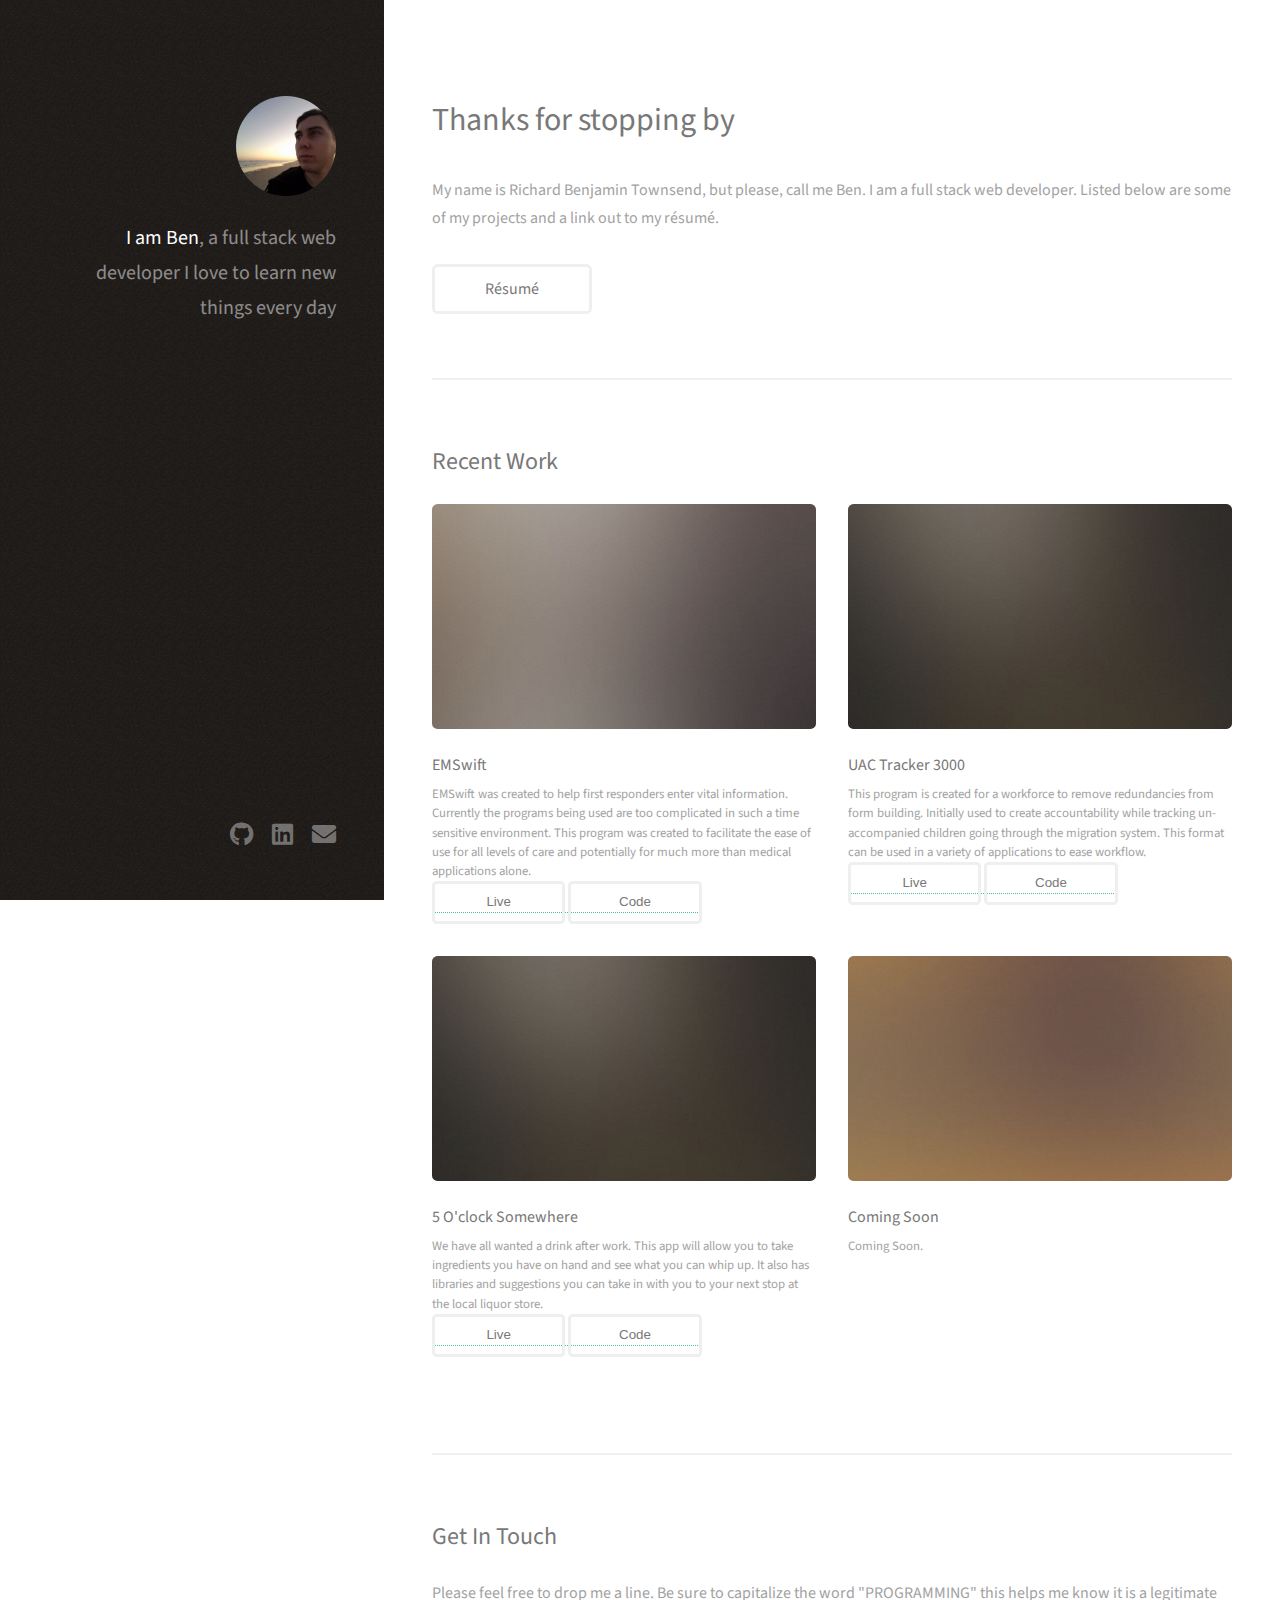
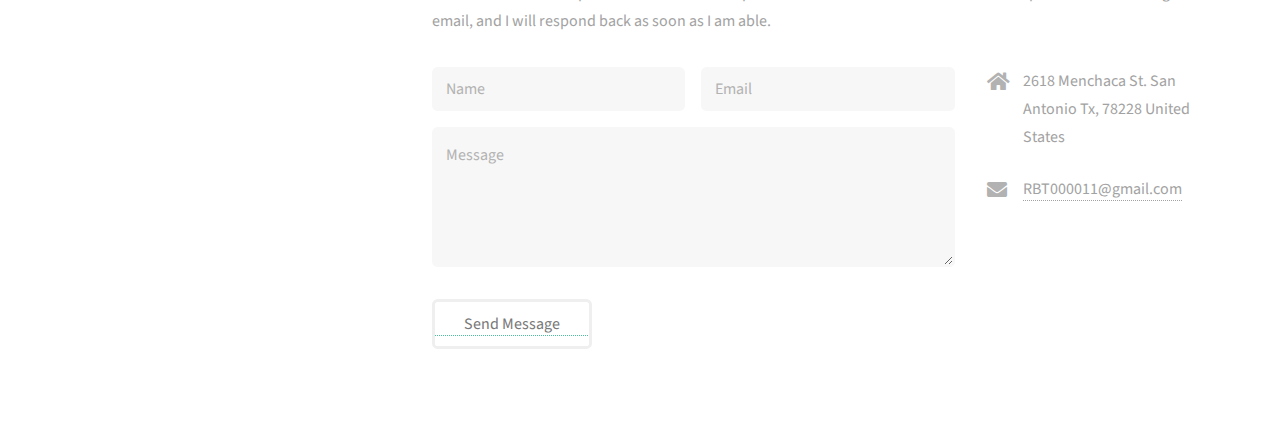
==== commit 6ae8f527: "new a tags and work performed" ====
--- a/index.html
+++ b/index.html
@@ -41,10 +41,10 @@
 						<h2>Recent Work</h2>
 						<div class="row">
 							<article class="col-6 col-12-xsmall work-item">
-								<a href="https://EMSwift.com" class="image fit thumb" ><img src="assets/css/images/thumbs/01.jpg" alt="" /></a>
+								<a href="https://EMSwift.com" target="_blank" class="image fit thumb" ><img src="assets/css/images/thumbs/01.jpg" alt="" /></a>
 								<h3>EMSwift</h3>
-								<p>EMSwift was created to help first responders enter vital information. Currently the programs being used are too complicated in such a time sensitive environment. This program was created to facilitate the ease of use for all levels of care.</p>
-								<a href="https://EMSwift.com">
+								<p>EMSwift was created to help first responders enter vital information. Currently the programs being used are too complicated in such a time sensitive environment. This program was created to facilitate the ease of use for all levels of care and potentially for much more than medical applications alone.</p>
+								<a href="https://EMSwift.com" target="_blank">
 									<button class="button">Live</button>
 								</a>
 								<a href="https://github.com/spaceboundbear/Project1-UTSA-MF-DB-BT">
@@ -52,20 +52,26 @@
 								</a>
 							</article>
 							<article class="col-6 col-12-xsmall work-item">
-								<a href="https://https://stephenfink.github.io/5-O-clock-somewhere/" class="image fit thumb"><img src="assets/css/images/thumbs/02.jpg" alt="" /></a>
+								<a href="https://uac-tracker-3000.herokuapp.com/" target="_blank" class="image fit thumb"><img src="assets/css/images/thumbs/02.jpg" alt="" /></a>
+								<h3>UAC Tracker 3000</h3>
+								<p>This program is created for a workforce to remove redundancies from form building. Initially used to create accountability while tracking un-accompanied children going through the migration system. This format can be used in a variety of applications to ease workflow. </p>
+								<a href="https://uac-tracker-3000.herokuapp.com/" target="_blank">
+									<button class="button">Live</button>
+								</a>
+								<a href="https://github.com/MariachiMES/UACTracker3000/" target="_blank">
+								<button class="button">Code</button>
+								</a>
+							</article>
+							<article class="col-6 col-12-xsmall work-item">
+								<a href="https://https://stephenfink.github.io/5-O-clock-somewhere/" target="_blank" class="image fit thumb"><img src="assets/css/images/thumbs/02.jpg" alt="" /></a>
 								<h3>5 O'clock Somewhere</h3>
 								<p>We have all wanted a drink after work. This app will allow you to take ingredients you have on hand and see what you can whip up. It also has libraries and suggestions you can take in with you to your next stop at the local liquor store. </p>
 								<a href="#">
 									<button class="button">Live</button>
 								</a>
-								<a href="https://https://stephenfink.github.io/5-O-clock-somewhere/">
+								<a href="https://https://stephenfink.github.io/5-O-clock-somewhere/" target="_blank">
 								<button class="button">Code</button>
 								</a>
-							</article>
-							<article class="col-6 col-12-xsmall work-item">
-								<a href="images/fulls/03.jpg" class="image fit thumb"><img src="assets/css/images/thumbs/03.jpg" alt="" /></a>
-								<h3>Coming Soon</h3>
-								<p>Coming Soon.</p>
 							</article>
 							<article class="col-6 col-12-xsmall work-item">
 								<a href="images/fulls/04.jpg" class="image fit thumb"><img src="assets/css/images/thumbs/04.jpg" alt="" /></a>
@@ -74,9 +80,7 @@
 							</article>
 							
 						</div>
-						<ul class="actions">
-							<li><a href="https://github.com/rbt00001" target="blank" class="button">Full Portfolio</a></li>
-						</ul>
+						
 					</section>
 
 				<!-- Three -->
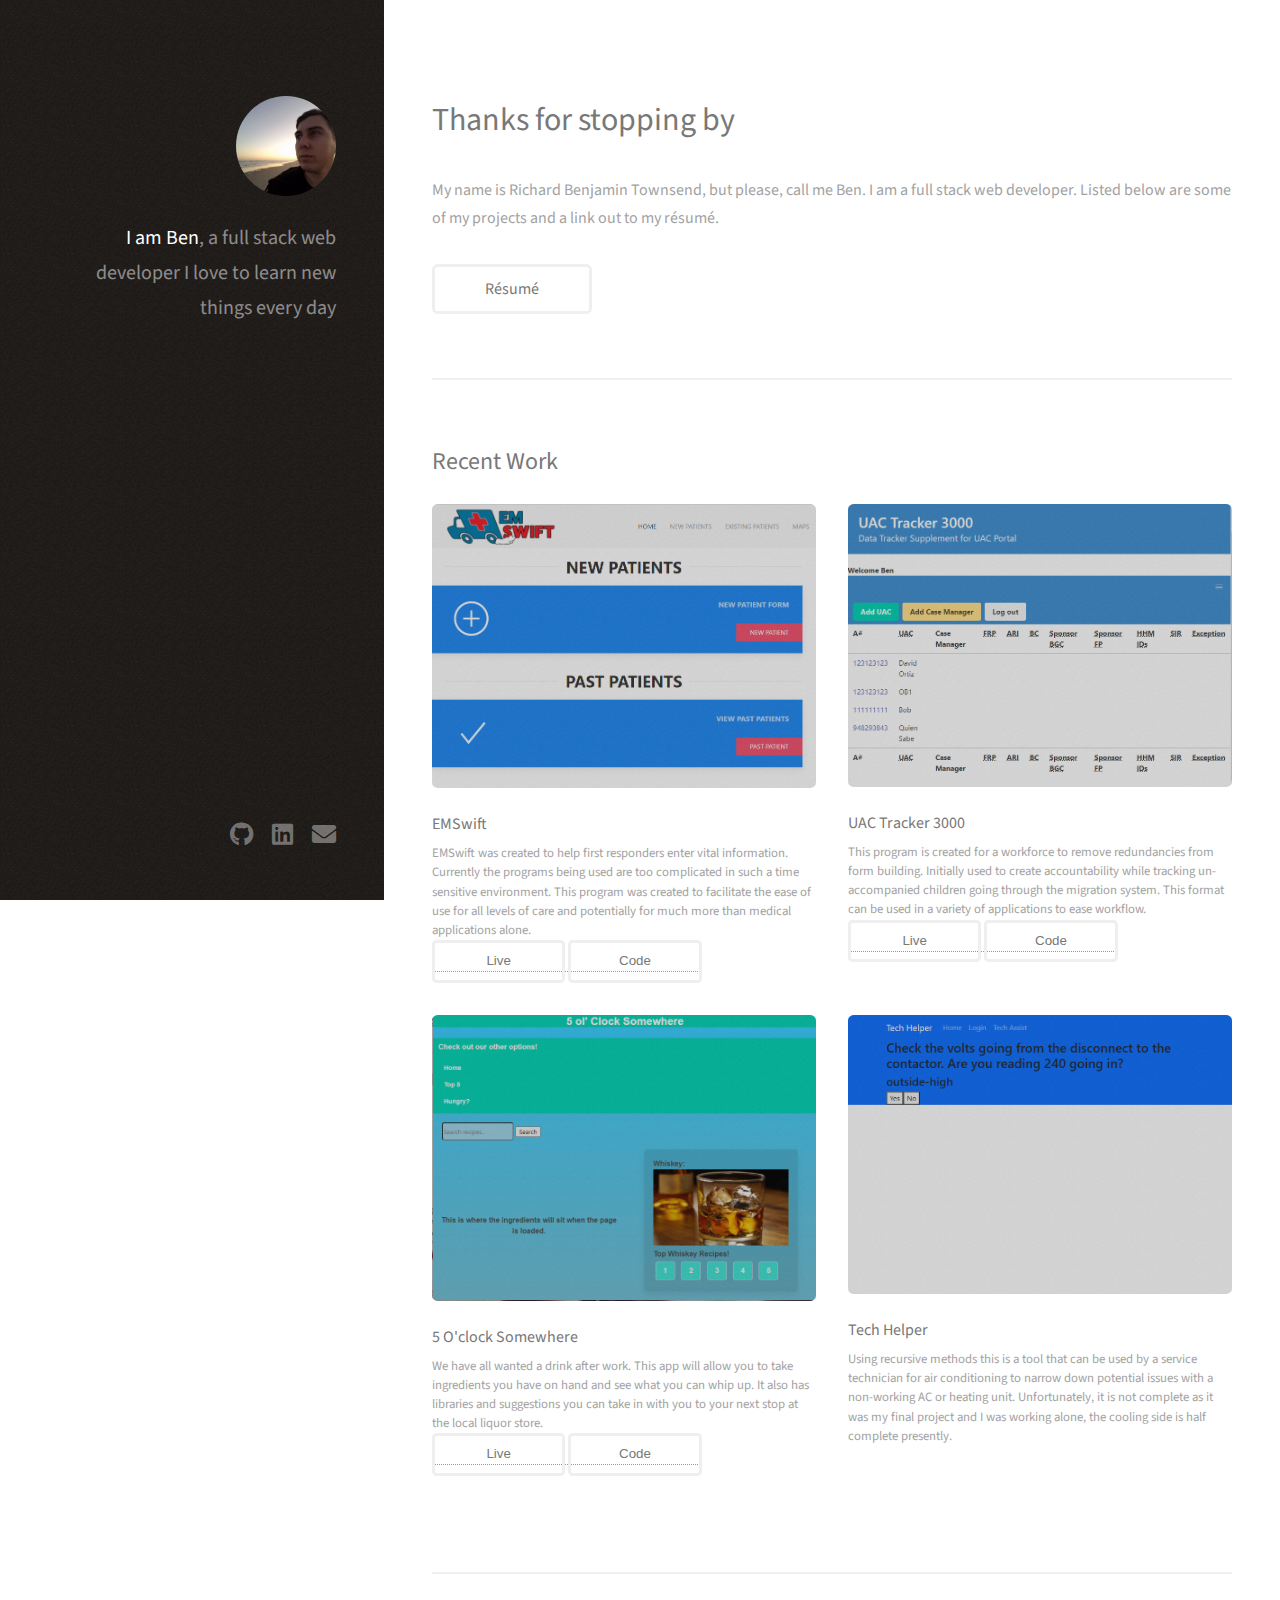
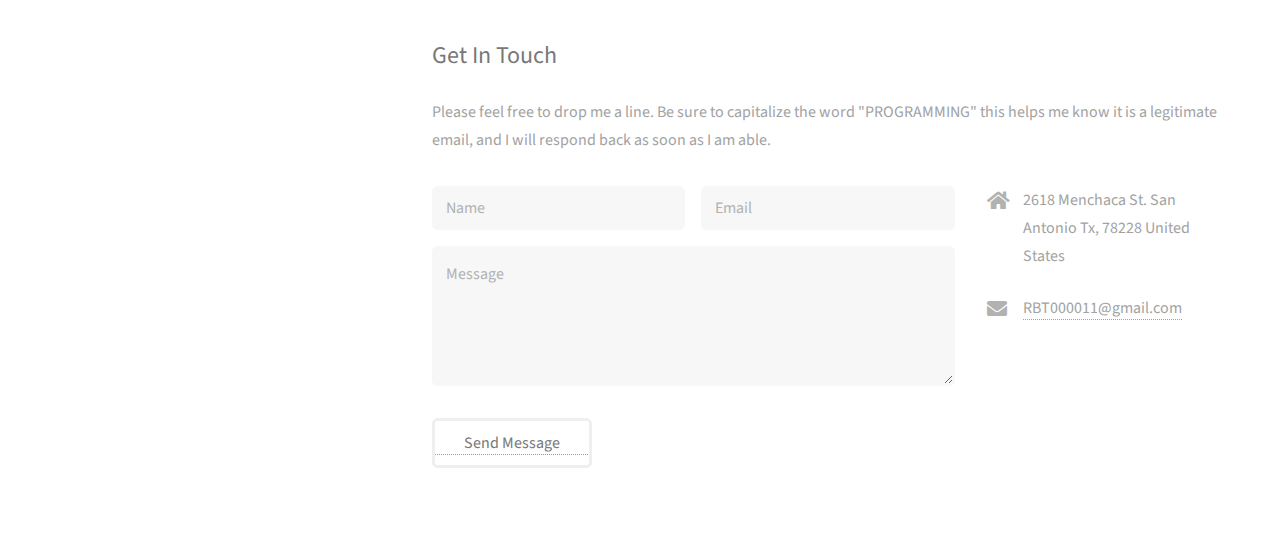
==== commit 15b63087: "added new projects and thumbnail images, with links to new projects" ====
--- a/index.html
+++ b/index.html
@@ -32,7 +32,7 @@
 						</header>
 						<p>My name is Richard Benjamin Townsend, but please, call me Ben. I am a full stack web developer. Listed below are some of my projects and a link out to my résumé.</p>
 						<ul class="actions">
-							<li><a href="https://docs.google.com/document/d/1rWOx2CIYMVJpjMX06ZTRGJ2BOSFx9_MGNHUSoBNGtCs/edit?usp=sharing" class="button">Résumé</a></li>
+							<li><a href="https://docs.google.com/document/d/1rWOx2CIYMVJpjMX06ZTRGJ2BOSFx9_MGNHUSoBNGtCs/edit?usp=sharing" target="_blank" class="button">Résumé</a></li>
 						</ul>
 					</section>
 
@@ -41,18 +41,18 @@
 						<h2>Recent Work</h2>
 						<div class="row">
 							<article class="col-6 col-12-xsmall work-item">
-								<a href="https://EMSwift.com" target="_blank" class="image fit thumb" ><img src="assets/css/images/thumbs/01.jpg" alt="" /></a>
+								<a href="https://EMSwift.com" target="_blank" class="image fit thumb" ><img src="assets/css/images/thumbs/EMSwiftNew.png" alt="" /></a>
 								<h3>EMSwift</h3>
 								<p>EMSwift was created to help first responders enter vital information. Currently the programs being used are too complicated in such a time sensitive environment. This program was created to facilitate the ease of use for all levels of care and potentially for much more than medical applications alone.</p>
 								<a href="https://EMSwift.com" target="_blank">
 									<button class="button">Live</button>
 								</a>
-								<a href="https://github.com/spaceboundbear/Project1-UTSA-MF-DB-BT">
+								<a href="https://github.com/spaceboundbear/Project1-UTSA-MF-DB-BT" target="_blank">
 									<button class="button">Code</button>
 								</a>
 							</article>
 							<article class="col-6 col-12-xsmall work-item">
-								<a href="https://uac-tracker-3000.herokuapp.com/" target="_blank" class="image fit thumb"><img src="assets/css/images/thumbs/02.jpg" alt="" /></a>
+								<a href="https://uac-tracker-3000.herokuapp.com/" target="_blank" class="image fit thumb"><img src="assets/css/images/thumbs/UACTracker.png" alt="" /></a>
 								<h3>UAC Tracker 3000</h3>
 								<p>This program is created for a workforce to remove redundancies from form building. Initially used to create accountability while tracking un-accompanied children going through the migration system. This format can be used in a variety of applications to ease workflow. </p>
 								<a href="https://uac-tracker-3000.herokuapp.com/" target="_blank">
@@ -63,10 +63,10 @@
 								</a>
 							</article>
 							<article class="col-6 col-12-xsmall work-item">
-								<a href="https://https://stephenfink.github.io/5-O-clock-somewhere/" target="_blank" class="image fit thumb"><img src="assets/css/images/thumbs/02.jpg" alt="" /></a>
+								<a href="https://https://stephenfink.github.io/5-O-clock-somewhere/" target="_blank" class="image fit thumb"><img src="assets/css/images/thumbs/5OClock.png" alt="" /></a>
 								<h3>5 O'clock Somewhere</h3>
 								<p>We have all wanted a drink after work. This app will allow you to take ingredients you have on hand and see what you can whip up. It also has libraries and suggestions you can take in with you to your next stop at the local liquor store. </p>
-								<a href="#">
+								<a href="#" target="_blank">
 									<button class="button">Live</button>
 								</a>
 								<a href="https://https://stephenfink.github.io/5-O-clock-somewhere/" target="_blank">
@@ -74,9 +74,9 @@
 								</a>
 							</article>
 							<article class="col-6 col-12-xsmall work-item">
-								<a href="images/fulls/04.jpg" class="image fit thumb"><img src="assets/css/images/thumbs/04.jpg" alt="" /></a>
-								<h3>Coming Soon</h3>
-								<p>Coming Soon.</p>
+								<a href="https://tech--helper.herokuapp.com/QuestionForm" class="image fit thumb"><img src="assets/css/images/thumbs/TechHelp.png" alt="" /></a>
+								<h3>Tech Helper</h3>
+								<p>Using recursive methods this is a tool that can be used by a service technician for air conditioning to narrow down potential issues with a non-working AC or heating unit. Unfortunately, it is not complete as it was my final project and I was working alone, the cooling side is half complete presently.</p>
 							</article>
 							
 						</div>
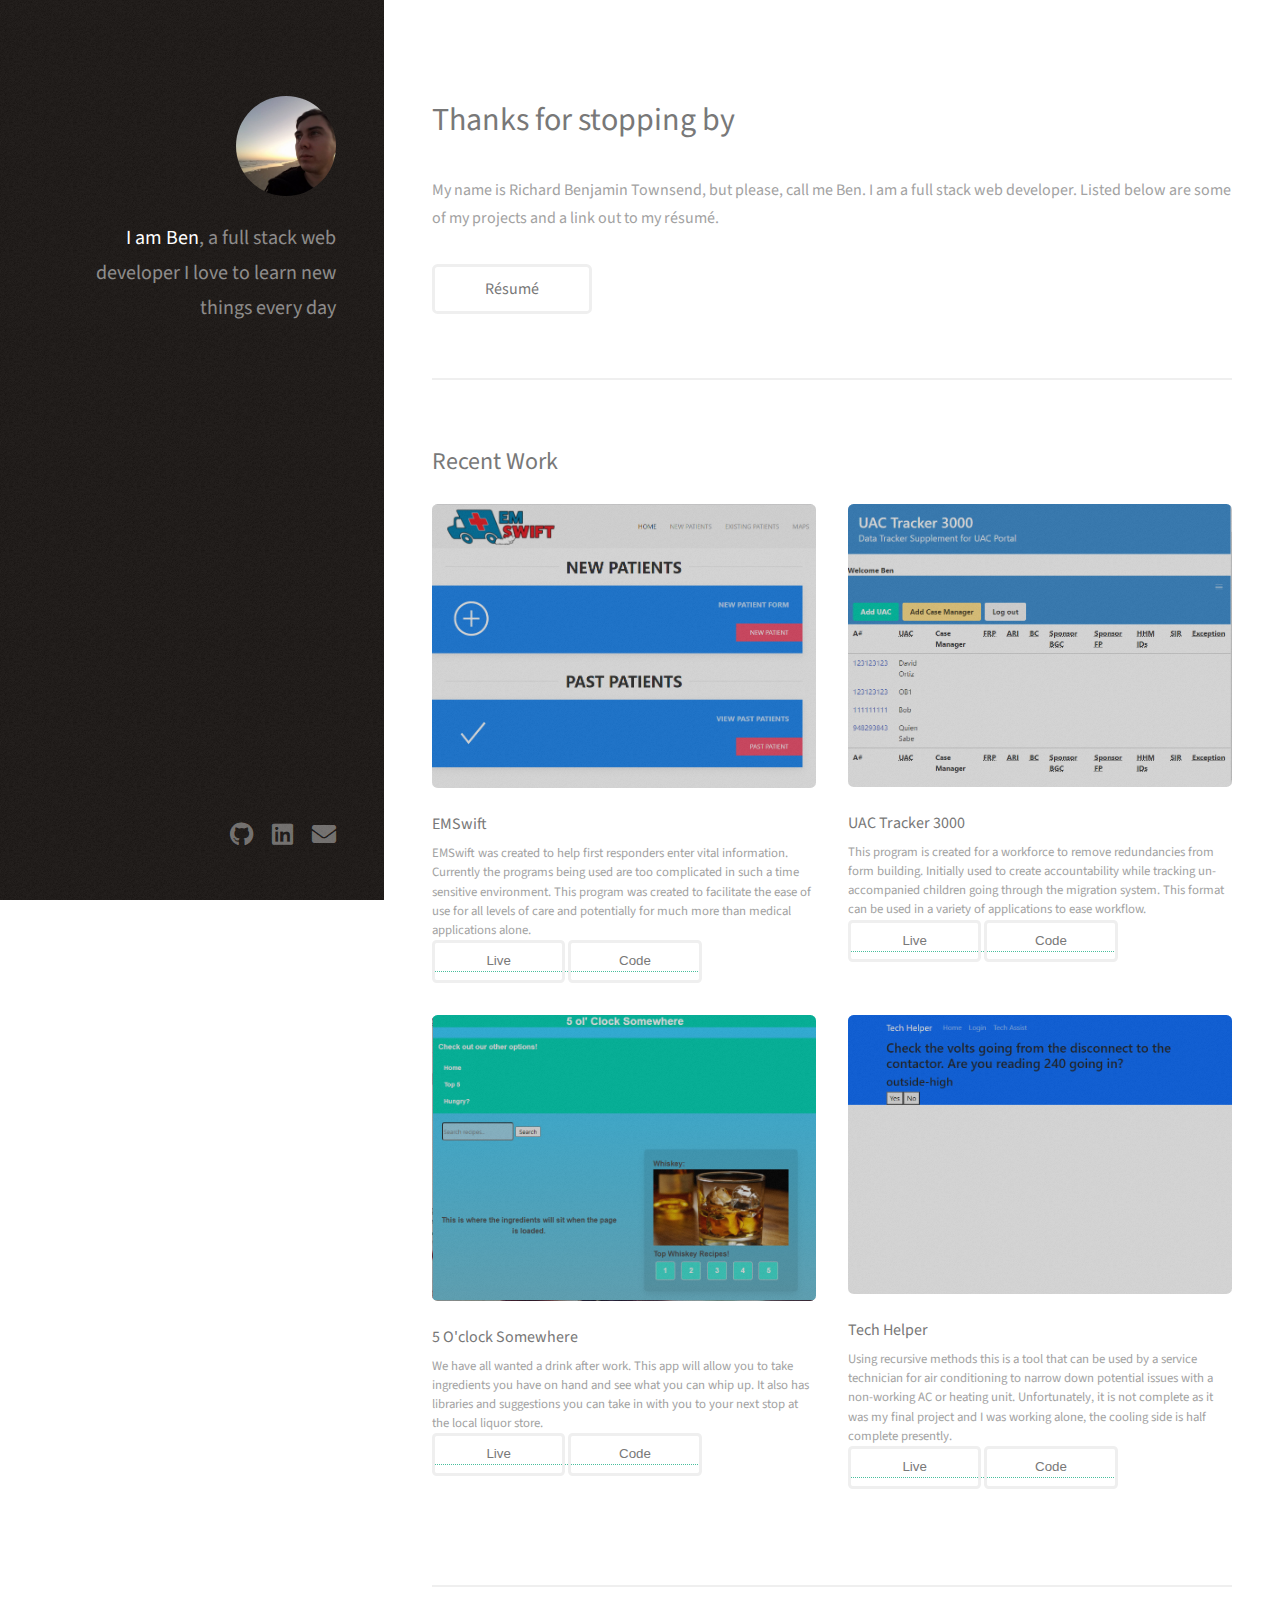
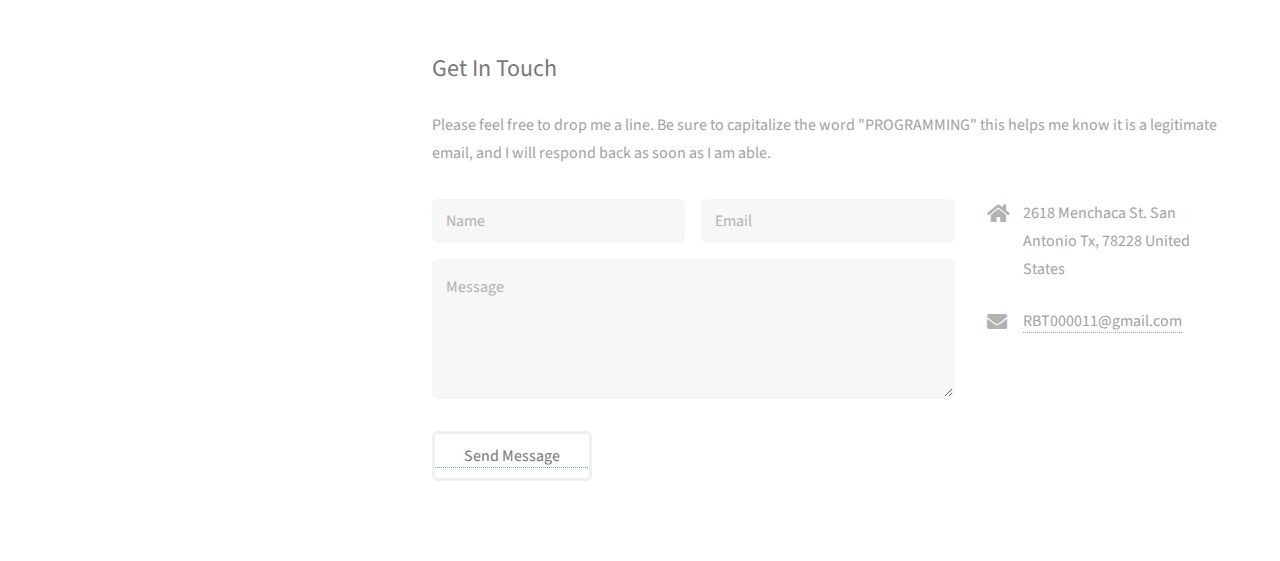
==== commit 5fd7d9e1: "changes made to link on image and added buttons with functionality on Tech-Helper" ====
--- a/index.html
+++ b/index.html
@@ -41,7 +41,7 @@
 						<h2>Recent Work</h2>
 						<div class="row">
 							<article class="col-6 col-12-xsmall work-item">
-								<a href="https://EMSwift.com" target="_blank" class="image fit thumb" ><img src="assets/css/images/thumbs/EMSwiftNew.png" alt="" /></a>
+								<a target="_blank" class="image fit thumb" ><img src="assets/css/images/thumbs/EMSwiftNew.png" alt="" /></a>
 								<h3>EMSwift</h3>
 								<p>EMSwift was created to help first responders enter vital information. Currently the programs being used are too complicated in such a time sensitive environment. This program was created to facilitate the ease of use for all levels of care and potentially for much more than medical applications alone.</p>
 								<a href="https://EMSwift.com" target="_blank">
@@ -52,7 +52,7 @@
 								</a>
 							</article>
 							<article class="col-6 col-12-xsmall work-item">
-								<a href="https://uac-tracker-3000.herokuapp.com/" target="_blank" class="image fit thumb"><img src="assets/css/images/thumbs/UACTracker.png" alt="" /></a>
+								<a target="_blank" class="image fit thumb"><img src="assets/css/images/thumbs/UACTracker.png" alt="" /></a>
 								<h3>UAC Tracker 3000</h3>
 								<p>This program is created for a workforce to remove redundancies from form building. Initially used to create accountability while tracking un-accompanied children going through the migration system. This format can be used in a variety of applications to ease workflow. </p>
 								<a href="https://uac-tracker-3000.herokuapp.com/" target="_blank">
@@ -63,7 +63,7 @@
 								</a>
 							</article>
 							<article class="col-6 col-12-xsmall work-item">
-								<a href="https://https://stephenfink.github.io/5-O-clock-somewhere/" target="_blank" class="image fit thumb"><img src="assets/css/images/thumbs/5OClock.png" alt="" /></a>
+								<a target="_blank" class="image fit thumb"><img src="assets/css/images/thumbs/5OClock.png" alt="" /></a>
 								<h3>5 O'clock Somewhere</h3>
 								<p>We have all wanted a drink after work. This app will allow you to take ingredients you have on hand and see what you can whip up. It also has libraries and suggestions you can take in with you to your next stop at the local liquor store. </p>
 								<a href="#" target="_blank">
@@ -74,9 +74,15 @@
 								</a>
 							</article>
 							<article class="col-6 col-12-xsmall work-item">
-								<a href="https://tech--helper.herokuapp.com/QuestionForm" class="image fit thumb"><img src="assets/css/images/thumbs/TechHelp.png" alt="" /></a>
+								<a class="image fit thumb"><img src="assets/css/images/thumbs/TechHelp.png" alt="" /></a>
 								<h3>Tech Helper</h3>
 								<p>Using recursive methods this is a tool that can be used by a service technician for air conditioning to narrow down potential issues with a non-working AC or heating unit. Unfortunately, it is not complete as it was my final project and I was working alone, the cooling side is half complete presently.</p>
+								<a href="https://tech--helper.herokuapp.com/QuestionForm" target="_blank">
+									<button class="button">Live</button>
+								</a>
+								<a href="https://github.com/rbt00001/TechHelper" target="_blank">
+								<button class="button">Code</button>
+								</a>
 							</article>
 							
 						</div>
--- a/assets/css/main.css
+++ b/assets/css/main.css
@@ -7,3215 +7,3318 @@
 	Free for personal and commercial use under the CCA 3.0 license (html5up.net/license)
 */
 
-html, body, div, span, applet, object,
-iframe, h1, h2, h3, h4, h5, h6, p, blockquote,
-pre, a, abbr, acronym, address, big, cite,
-code, del, dfn, em, img, ins, kbd, q, s, samp,
-small, strike, strong, sub, sup, tt, var, b,
-u, i, center, dl, dt, dd, ol, ul, li, fieldset,
-form, label, legend, table, caption, tbody,
-tfoot, thead, tr, th, td, article, aside,
-canvas, details, embed, figure, figcaption,
-footer, header, hgroup, menu, nav, output, ruby,
-section, summary, time, mark, audio, video {
-	margin: 0;
-	padding: 0;
-	border: 0;
-	font-size: 100%;
-	font: inherit;
-	vertical-align: baseline;}
-
-article, aside, details, figcaption, figure,
-footer, header, hgroup, menu, nav, section {
-	display: block;}
+html,
+body,
+div,
+span,
+applet,
+object,
+iframe,
+h1,
+h2,
+h3,
+h4,
+h5,
+h6,
+p,
+blockquote,
+pre,
+a,
+abbr,
+acronym,
+address,
+big,
+cite,
+code,
+del,
+dfn,
+em,
+img,
+ins,
+kbd,
+q,
+s,
+samp,
+small,
+strike,
+strong,
+sub,
+sup,
+tt,
+var,
+b,
+u,
+i,
+center,
+dl,
+dt,
+dd,
+ol,
+ul,
+li,
+fieldset,
+form,
+label,
+legend,
+table,
+caption,
+tbody,
+tfoot,
+thead,
+tr,
+th,
+td,
+article,
+aside,
+canvas,
+details,
+embed,
+figure,
+figcaption,
+footer,
+header,
+hgroup,
+menu,
+nav,
+output,
+ruby,
+section,
+summary,
+time,
+mark,
+audio,
+video {
+  margin: 0;
+  padding: 0;
+  border: 0;
+  font-size: 100%;
+  font: inherit;
+  vertical-align: baseline;
+}
+
+article,
+aside,
+details,
+figcaption,
+figure,
+footer,
+header,
+hgroup,
+menu,
+nav,
+section {
+  display: block;
+}
 
 body {
-	line-height: 1;
-}
-
-ol, ul {
-	list-style: none;
-}
-
-blockquote, q {
-	quotes: none;
-}
-
-	blockquote:before, blockquote:after, q:before, q:after {
-		content: '';
-		content: none;
-	}
+  line-height: 1;
+}
+
+ol,
+ul {
+  list-style: none;
+}
+
+blockquote,
+q {
+  quotes: none;
+}
+
+blockquote:before,
+blockquote:after,
+q:before,
+q:after {
+  content: "";
+  content: none;
+}
 
 table {
-	border-collapse: collapse;
-	border-spacing: 0;
+  border-collapse: collapse;
+  border-spacing: 0;
 }
 
 body {
-	-webkit-text-size-adjust: none;
+  -webkit-text-size-adjust: none;
 }
 
 mark {
-	background-color: transparent;
-	color: inherit;
+  background-color: transparent;
+  color: inherit;
 }
 
 input::-moz-focus-inner {
-	border: 0;
-	padding: 0;
-}
-
-input, select, textarea {
-	-moz-appearance: none;
-	-webkit-appearance: none;
-	-ms-appearance: none;
-	appearance: none;
+  border: 0;
+  padding: 0;
+}
+
+input,
+select,
+textarea {
+  -moz-appearance: none;
+  -webkit-appearance: none;
+  -ms-appearance: none;
+  appearance: none;
 }
 
 /* Basic */
 
-	html {
-		box-sizing: border-box;
-	}
-
-	*, *:before, *:after {
-		box-sizing: inherit;
-	}
-
-	body {
-		background: #fff;
-	}
-
-		body.is-preload *, body.is-preload *:before, body.is-preload *:after {
-			-moz-animation: none !important;
-			-webkit-animation: none !important;
-			-ms-animation: none !important;
-			animation: none !important;
-			-moz-transition: none !important;
-			-webkit-transition: none !important;
-			-ms-transition: none !important;
-			transition: none !important;
-		}
-
-	body, input, select, textarea {
-		color: #a2a2a2;
-		font-family: "Source Sans Pro", Helvetica, sans-serif;
-		font-size: 16pt;
-		font-weight: 400;
-		line-height: 1.75em;
-	}
-
-	a {
-		-moz-transition: color 0.2s ease-in-out, border-color 0.2s ease-in-out;
-		-webkit-transition: color 0.2s ease-in-out, border-color 0.2s ease-in-out;
-		-ms-transition: color 0.2s ease-in-out, border-color 0.2s ease-in-out;
-		transition: color 0.2s ease-in-out, border-color 0.2s ease-in-out;
-		border-bottom: dotted 1px;
-		color: #49bf9d;
-		text-decoration: none;
-	}
-
-		a:hover {
-			border-bottom-color: transparent;
-			color: #49bf9d !important;
-			text-decoration: none;
-		}
-
-	strong, b {
-		color: #787878;
-		font-weight: 400;
-	}
-
-	em, i {
-		font-style: italic;
-	}
-
-	p {
-		margin: 0 0 2em 0;
-	}
-
-	h1, h2, h3, h4, h5, h6 {
-		color: #787878;
-		font-weight: 400;
-		line-height: 1em;
-		margin: 0 0 1em 0;
-	}
-
-		h1 a, h2 a, h3 a, h4 a, h5 a, h6 a {
-			color: inherit;
-			text-decoration: none;
-		}
-
-	h1 {
-		font-size: 2em;
-		line-height: 1.5em;
-	}
-
-	h2 {
-		font-size: 1.5em;
-		line-height: 1.5em;
-	}
-
-	h3 {
-		font-size: 1.25em;
-		line-height: 1.5em;
-	}
-
-	h4 {
-		font-size: 1.1em;
-		line-height: 1.5em;
-	}
-
-	h5 {
-		font-size: 0.9em;
-		line-height: 1.5em;
-	}
-
-	h6 {
-		font-size: 0.7em;
-		line-height: 1.5em;
-	}
-
-	sub {
-		font-size: 0.8em;
-		position: relative;
-		top: 0.5em;
-	}
-
-	sup {
-		font-size: 0.8em;
-		position: relative;
-		top: -0.5em;
-	}
-
-	hr {
-		border: 0;
-		border-bottom: solid 2px #efefef;
-		margin: 2em 0;
-	}
-
-		hr.major {
-			margin: 3em 0;
-		}
-
-	blockquote {
-		border-left: solid 6px #efefef;
-		font-style: italic;
-		margin: 0 0 2em 0;
-		padding: 0.5em 0 0.5em 1.5em;
-	}
-
-	code {
-		background: #f7f7f7;
-		border-radius: 0.35em;
-		border: solid 2px #efefef;
-		font-family: "Courier New", monospace;
-		font-size: 0.9em;
-		margin: 0 0.25em;
-		padding: 0.25em 0.65em;
-	}
-
-	pre {
-		-webkit-overflow-scrolling: touch;
-		font-family: "Courier New", monospace;
-		font-size: 0.9em;
-		margin: 0 0 2em 0;
-	}
-
-		pre code {
-			display: block;
-			line-height: 1.75em;
-			padding: 1em 1.5em;
-			overflow-x: auto;
-		}
-
-	.align-left {
-		text-align: left;
-	}
-
-	.align-center {
-		text-align: center;
-	}
-
-	.align-right {
-		text-align: right;
-	}
+html {
+  box-sizing: border-box;
+}
+
+*,
+*:before,
+*:after {
+  box-sizing: inherit;
+}
+
+body {
+  background: #fff;
+}
+
+body.is-preload *,
+body.is-preload *:before,
+body.is-preload *:after {
+  -moz-animation: none !important;
+  -webkit-animation: none !important;
+  -ms-animation: none !important;
+  animation: none !important;
+  -moz-transition: none !important;
+  -webkit-transition: none !important;
+  -ms-transition: none !important;
+  transition: none !important;
+}
+
+body,
+input,
+select,
+textarea {
+  color: #a2a2a2;
+  font-family: "Source Sans Pro", Helvetica, sans-serif;
+  font-size: 16pt;
+  font-weight: 400;
+  line-height: 1.75em;
+}
+
+a {
+  -moz-transition: color 0.2s ease-in-out, border-color 0.2s ease-in-out;
+  -webkit-transition: color 0.2s ease-in-out, border-color 0.2s ease-in-out;
+  -ms-transition: color 0.2s ease-in-out, border-color 0.2s ease-in-out;
+  transition: color 0.2s ease-in-out, border-color 0.2s ease-in-out;
+  border-bottom: dotted 1px;
+  color: #49bf9d;
+  text-decoration: none;
+}
+
+a:hover {
+  border-bottom-color: transparent;
+  color: #49bf9d !important;
+  text-decoration: none;
+}
+
+strong,
+b {
+  color: #787878;
+  font-weight: 400;
+}
+
+em,
+i {
+  font-style: italic;
+}
+
+p {
+  margin: 0 0 2em 0;
+}
+
+h1,
+h2,
+h3,
+h4,
+h5,
+h6 {
+  color: #787878;
+  font-weight: 400;
+  line-height: 1em;
+  margin: 0 0 1em 0;
+}
+
+h1 a,
+h2 a,
+h3 a,
+h4 a,
+h5 a,
+h6 a {
+  color: inherit;
+  text-decoration: none;
+}
+
+h1 {
+  font-size: 2em;
+  line-height: 1.5em;
+}
+
+h2 {
+  font-size: 1.5em;
+  line-height: 1.5em;
+}
+
+h3 {
+  font-size: 1.25em;
+  line-height: 1.5em;
+}
+
+h4 {
+  font-size: 1.1em;
+  line-height: 1.5em;
+}
+
+h5 {
+  font-size: 0.9em;
+  line-height: 1.5em;
+}
+
+h6 {
+  font-size: 0.7em;
+  line-height: 1.5em;
+}
+
+sub {
+  font-size: 0.8em;
+  position: relative;
+  top: 0.5em;
+}
+
+sup {
+  font-size: 0.8em;
+  position: relative;
+  top: -0.5em;
+}
+
+hr {
+  border: 0;
+  border-bottom: solid 2px #efefef;
+  margin: 2em 0;
+}
+
+hr.major {
+  margin: 3em 0;
+}
+
+blockquote {
+  border-left: solid 6px #efefef;
+  font-style: italic;
+  margin: 0 0 2em 0;
+  padding: 0.5em 0 0.5em 1.5em;
+}
+
+code {
+  background: #f7f7f7;
+  border-radius: 0.35em;
+  border: solid 2px #efefef;
+  font-family: "Courier New", monospace;
+  font-size: 0.9em;
+  margin: 0 0.25em;
+  padding: 0.25em 0.65em;
+}
+
+pre {
+  -webkit-overflow-scrolling: touch;
+  font-family: "Courier New", monospace;
+  font-size: 0.9em;
+  margin: 0 0 2em 0;
+}
+
+pre code {
+  display: block;
+  line-height: 1.75em;
+  padding: 1em 1.5em;
+  overflow-x: auto;
+}
+
+.align-left {
+  text-align: left;
+}
+
+.align-center {
+  text-align: center;
+}
+
+.align-right {
+  text-align: right;
+}
 
 /* Container */
 
-	.container {
-		margin: 0 auto;
-		max-width: calc(100% - 4em);
-		width: 100%;
-	}
-
-		.container.xsmall {
-			width: 25%;
-		}
-
-		.container.small {
-			width: 50%;
-		}
-
-		.container.medium {
-			width: 75%;
-		}
-
-		.container.large {
-			width: 125%;
-		}
-
-		.container.xlarge {
-			width: 150%;
-		}
-
-		.container.max {
-			width: 100%;
-		}
-
-		@media screen and (max-width: 980px) {
-
-			.container {
-				width: 100% !important;
-				max-width: 100% !important;
-			}
-
-		}
-
-		@media screen and (max-width: 480px) {
-
-			.container {
-				max-width: calc(100% - 3em);
-			}
-
-		}
+.container {
+  margin: 0 auto;
+  max-width: calc(100% - 4em);
+  width: 100%;
+}
+
+.container.xsmall {
+  width: 25%;
+}
+
+.container.small {
+  width: 50%;
+}
+
+.container.medium {
+  width: 75%;
+}
+
+.container.large {
+  width: 125%;
+}
+
+.container.xlarge {
+  width: 150%;
+}
+
+.container.max {
+  width: 100%;
+}
+
+@media screen and (max-width: 980px) {
+  .container {
+    width: 100% !important;
+    max-width: 100% !important;
+  }
+}
+
+@media screen and (max-width: 480px) {
+  .container {
+    max-width: calc(100% - 3em);
+  }
+}
 
 /* Row */
 
-	.row {
-		display: flex;
-		flex-wrap: wrap;
-		box-sizing: border-box;
-		align-items: stretch;
-	}
-
-		.row > * {
-			box-sizing: border-box;
-		}
-
-		.row.gtr-uniform > * > :last-child {
-			margin-bottom: 0;
-		}
-
-		.row.aln-left {
-			justify-content: flex-start;
-		}
-
-		.row.aln-center {
-			justify-content: center;
-		}
-
-		.row.aln-right {
-			justify-content: flex-end;
-		}
-
-		.row.aln-top {
-			align-items: flex-start;
-		}
-
-		.row.aln-middle {
-			align-items: center;
-		}
-
-		.row.aln-bottom {
-			align-items: flex-end;
-		}
-
-		.row > .imp {
-			order: -1;
-		}
-
-		.row > .col-1 {
-			width: 8.33333%;
-		}
-
-		.row > .off-1 {
-			margin-left: 8.33333%;
-		}
-
-		.row > .col-2 {
-			width: 16.66667%;
-		}
-
-		.row > .off-2 {
-			margin-left: 16.66667%;
-		}
-
-		.row > .col-3 {
-			width: 25%;
-		}
-
-		.row > .off-3 {
-			margin-left: 25%;
-		}
-
-		.row > .col-4 {
-			width: 33.33333%;
-		}
-
-		.row > .off-4 {
-			margin-left: 33.33333%;
-		}
-
-		.row > .col-5 {
-			width: 41.66667%;
-		}
-
-		.row > .off-5 {
-			margin-left: 41.66667%;
-		}
-
-		.row > .col-6 {
-			width: 50%;
-		}
-
-		.row > .off-6 {
-			margin-left: 50%;
-		}
-
-		.row > .col-7 {
-			width: 58.33333%;
-		}
-
-		.row > .off-7 {
-			margin-left: 58.33333%;
-		}
-
-		.row > .col-8 {
-			width: 66.66667%;
-		}
-
-		.row > .off-8 {
-			margin-left: 66.66667%;
-		}
-
-		.row > .col-9 {
-			width: 75%;
-		}
-
-		.row > .off-9 {
-			margin-left: 75%;
-		}
-
-		.row > .col-10 {
-			width: 83.33333%;
-		}
-
-		.row > .off-10 {
-			margin-left: 83.33333%;
-		}
-
-		.row > .col-11 {
-			width: 91.66667%;
-		}
-
-		.row > .off-11 {
-			margin-left: 91.66667%;
-		}
-
-		.row > .col-12 {
-			width: 100%;
-		}
-
-		.row > .off-12 {
-			margin-left: 100%;
-		}
-
-		.row.gtr-0 {
-			margin-top: 0;
-			margin-left: 0em;
-		}
-
-			.row.gtr-0 > * {
-				padding: 0 0 0 0em;
-			}
-
-			.row.gtr-0.gtr-uniform {
-				margin-top: 0em;
-			}
-
-				.row.gtr-0.gtr-uniform > * {
-					padding-top: 0em;
-				}
-
-		.row.gtr-25 {
-			margin-top: 0;
-			margin-left: -0.625em;
-		}
-
-			.row.gtr-25 > * {
-				padding: 0 0 0 0.625em;
-			}
-
-			.row.gtr-25.gtr-uniform {
-				margin-top: -0.625em;
-			}
-
-				.row.gtr-25.gtr-uniform > * {
-					padding-top: 0.625em;
-				}
-
-		.row.gtr-50 {
-			margin-top: 0;
-			margin-left: -1.25em;
-		}
-
-			.row.gtr-50 > * {
-				padding: 0 0 0 1.25em;
-			}
-
-			.row.gtr-50.gtr-uniform {
-				margin-top: -1.25em;
-			}
-
-				.row.gtr-50.gtr-uniform > * {
-					padding-top: 1.25em;
-				}
-
-		.row {
-			margin-top: 0;
-			margin-left: -2.5em;
-		}
-
-			.row > * {
-				padding: 0 0 0 2.5em;
-			}
-
-			.row.gtr-uniform {
-				margin-top: -2.5em;
-			}
-
-				.row.gtr-uniform > * {
-					padding-top: 2.5em;
-				}
-
-		.row.gtr-150 {
-			margin-top: 0;
-			margin-left: -3.75em;
-		}
-
-			.row.gtr-150 > * {
-				padding: 0 0 0 3.75em;
-			}
-
-			.row.gtr-150.gtr-uniform {
-				margin-top: -3.75em;
-			}
-
-				.row.gtr-150.gtr-uniform > * {
-					padding-top: 3.75em;
-				}
-
-		.row.gtr-200 {
-			margin-top: 0;
-			margin-left: -5em;
-		}
-
-			.row.gtr-200 > * {
-				padding: 0 0 0 5em;
-			}
-
-			.row.gtr-200.gtr-uniform {
-				margin-top: -5em;
-			}
-
-				.row.gtr-200.gtr-uniform > * {
-					padding-top: 5em;
-				}
-
-		@media screen and (max-width: 1800px) {
-
-			.row {
-				display: flex;
-				flex-wrap: wrap;
-				box-sizing: border-box;
-				align-items: stretch;
-			}
-
-				.row > * {
-					box-sizing: border-box;
-				}
-
-				.row.gtr-uniform > * > :last-child {
-					margin-bottom: 0;
-				}
-
-				.row.aln-left {
-					justify-content: flex-start;
-				}
-
-				.row.aln-center {
-					justify-content: center;
-				}
-
-				.row.aln-right {
-					justify-content: flex-end;
-				}
-
-				.row.aln-top {
-					align-items: flex-start;
-				}
-
-				.row.aln-middle {
-					align-items: center;
-				}
-
-				.row.aln-bottom {
-					align-items: flex-end;
-				}
-
-				.row > .imp-xlarge {
-					order: -1;
-				}
-
-				.row > .col-1-xlarge {
-					width: 8.33333%;
-				}
-
-				.row > .off-1-xlarge {
-					margin-left: 8.33333%;
-				}
-
-				.row > .col-2-xlarge {
-					width: 16.66667%;
-				}
-
-				.row > .off-2-xlarge {
-					margin-left: 16.66667%;
-				}
-
-				.row > .col-3-xlarge {
-					width: 25%;
-				}
-
-				.row > .off-3-xlarge {
-					margin-left: 25%;
-				}
-
-				.row > .col-4-xlarge {
-					width: 33.33333%;
-				}
-
-				.row > .off-4-xlarge {
-					margin-left: 33.33333%;
-				}
-
-				.row > .col-5-xlarge {
-					width: 41.66667%;
-				}
-
-				.row > .off-5-xlarge {
-					margin-left: 41.66667%;
-				}
-
-				.row > .col-6-xlarge {
-					width: 50%;
-				}
-
-				.row > .off-6-xlarge {
-					margin-left: 50%;
-				}
-
-				.row > .col-7-xlarge {
-					width: 58.33333%;
-				}
-
-				.row > .off-7-xlarge {
-					margin-left: 58.33333%;
-				}
-
-				.row > .col-8-xlarge {
-					width: 66.66667%;
-				}
-
-				.row > .off-8-xlarge {
-					margin-left: 66.66667%;
-				}
-
-				.row > .col-9-xlarge {
-					width: 75%;
-				}
-
-				.row > .off-9-xlarge {
-					margin-left: 75%;
-				}
-
-				.row > .col-10-xlarge {
-					width: 83.33333%;
-				}
-
-				.row > .off-10-xlarge {
-					margin-left: 83.33333%;
-				}
-
-				.row > .col-11-xlarge {
-					width: 91.66667%;
-				}
-
-				.row > .off-11-xlarge {
-					margin-left: 91.66667%;
-				}
-
-				.row > .col-12-xlarge {
-					width: 100%;
-				}
-
-				.row > .off-12-xlarge {
-					margin-left: 100%;
-				}
-
-				.row.gtr-0 {
-					margin-top: 0;
-					margin-left: 0em;
-				}
-
-					.row.gtr-0 > * {
-						padding: 0 0 0 0em;
-					}
-
-					.row.gtr-0.gtr-uniform {
-						margin-top: 0em;
-					}
-
-						.row.gtr-0.gtr-uniform > * {
-							padding-top: 0em;
-						}
-
-				.row.gtr-25 {
-					margin-top: 0;
-					margin-left: -0.625em;
-				}
-
-					.row.gtr-25 > * {
-						padding: 0 0 0 0.625em;
-					}
-
-					.row.gtr-25.gtr-uniform {
-						margin-top: -0.625em;
-					}
-
-						.row.gtr-25.gtr-uniform > * {
-							padding-top: 0.625em;
-						}
-
-				.row.gtr-50 {
-					margin-top: 0;
-					margin-left: -1.25em;
-				}
-
-					.row.gtr-50 > * {
-						padding: 0 0 0 1.25em;
-					}
-
-					.row.gtr-50.gtr-uniform {
-						margin-top: -1.25em;
-					}
-
-						.row.gtr-50.gtr-uniform > * {
-							padding-top: 1.25em;
-						}
-
-				.row {
-					margin-top: 0;
-					margin-left: -2.5em;
-				}
-
-					.row > * {
-						padding: 0 0 0 2.5em;
-					}
-
-					.row.gtr-uniform {
-						margin-top: -2.5em;
-					}
-
-						.row.gtr-uniform > * {
-							padding-top: 2.5em;
-						}
-
-				.row.gtr-150 {
-					margin-top: 0;
-					margin-left: -3.75em;
-				}
-
-					.row.gtr-150 > * {
-						padding: 0 0 0 3.75em;
-					}
-
-					.row.gtr-150.gtr-uniform {
-						margin-top: -3.75em;
-					}
-
-						.row.gtr-150.gtr-uniform > * {
-							padding-top: 3.75em;
-						}
-
-				.row.gtr-200 {
-					margin-top: 0;
-					margin-left: -5em;
-				}
-
-					.row.gtr-200 > * {
-						padding: 0 0 0 5em;
-					}
-
-					.row.gtr-200.gtr-uniform {
-						margin-top: -5em;
-					}
-
-						.row.gtr-200.gtr-uniform > * {
-							padding-top: 5em;
-						}
-
-		}
-
-		@media screen and (max-width: 1280px) {
-
-			.row {
-				display: flex;
-				flex-wrap: wrap;
-				box-sizing: border-box;
-				align-items: stretch;
-			}
-
-				.row > * {
-					box-sizing: border-box;
-				}
-
-				.row.gtr-uniform > * > :last-child {
-					margin-bottom: 0;
-				}
-
-				.row.aln-left {
-					justify-content: flex-start;
-				}
-
-				.row.aln-center {
-					justify-content: center;
-				}
-
-				.row.aln-right {
-					justify-content: flex-end;
-				}
-
-				.row.aln-top {
-					align-items: flex-start;
-				}
-
-				.row.aln-middle {
-					align-items: center;
-				}
-
-				.row.aln-bottom {
-					align-items: flex-end;
-				}
-
-				.row > .imp-large {
-					order: -1;
-				}
-
-				.row > .col-1-large {
-					width: 8.33333%;
-				}
-
-				.row > .off-1-large {
-					margin-left: 8.33333%;
-				}
-
-				.row > .col-2-large {
-					width: 16.66667%;
-				}
-
-				.row > .off-2-large {
-					margin-left: 16.66667%;
-				}
-
-				.row > .col-3-large {
-					width: 25%;
-				}
-
-				.row > .off-3-large {
-					margin-left: 25%;
-				}
-
-				.row > .col-4-large {
-					width: 33.33333%;
-				}
-
-				.row > .off-4-large {
-					margin-left: 33.33333%;
-				}
-
-				.row > .col-5-large {
-					width: 41.66667%;
-				}
-
-				.row > .off-5-large {
-					margin-left: 41.66667%;
-				}
-
-				.row > .col-6-large {
-					width: 50%;
-				}
-
-				.row > .off-6-large {
-					margin-left: 50%;
-				}
-
-				.row > .col-7-large {
-					width: 58.33333%;
-				}
-
-				.row > .off-7-large {
-					margin-left: 58.33333%;
-				}
-
-				.row > .col-8-large {
-					width: 66.66667%;
-				}
-
-				.row > .off-8-large {
-					margin-left: 66.66667%;
-				}
-
-				.row > .col-9-large {
-					width: 75%;
-				}
-
-				.row > .off-9-large {
-					margin-left: 75%;
-				}
-
-				.row > .col-10-large {
-					width: 83.33333%;
-				}
-
-				.row > .off-10-large {
-					margin-left: 83.33333%;
-				}
-
-				.row > .col-11-large {
-					width: 91.66667%;
-				}
-
-				.row > .off-11-large {
-					margin-left: 91.66667%;
-				}
-
-				.row > .col-12-large {
-					width: 100%;
-				}
-
-				.row > .off-12-large {
-					margin-left: 100%;
-				}
-
-				.row.gtr-0 {
-					margin-top: 0;
-					margin-left: 0em;
-				}
-
-					.row.gtr-0 > * {
-						padding: 0 0 0 0em;
-					}
-
-					.row.gtr-0.gtr-uniform {
-						margin-top: 0em;
-					}
-
-						.row.gtr-0.gtr-uniform > * {
-							padding-top: 0em;
-						}
-
-				.row.gtr-25 {
-					margin-top: 0;
-					margin-left: -0.5em;
-				}
-
-					.row.gtr-25 > * {
-						padding: 0 0 0 0.5em;
-					}
-
-					.row.gtr-25.gtr-uniform {
-						margin-top: -0.5em;
-					}
-
-						.row.gtr-25.gtr-uniform > * {
-							padding-top: 0.5em;
-						}
-
-				.row.gtr-50 {
-					margin-top: 0;
-					margin-left: -1em;
-				}
-
-					.row.gtr-50 > * {
-						padding: 0 0 0 1em;
-					}
-
-					.row.gtr-50.gtr-uniform {
-						margin-top: -1em;
-					}
-
-						.row.gtr-50.gtr-uniform > * {
-							padding-top: 1em;
-						}
-
-				.row {
-					margin-top: 0;
-					margin-left: -2em;
-				}
-
-					.row > * {
-						padding: 0 0 0 2em;
-					}
-
-					.row.gtr-uniform {
-						margin-top: -2em;
-					}
-
-						.row.gtr-uniform > * {
-							padding-top: 2em;
-						}
-
-				.row.gtr-150 {
-					margin-top: 0;
-					margin-left: -3em;
-				}
-
-					.row.gtr-150 > * {
-						padding: 0 0 0 3em;
-					}
-
-					.row.gtr-150.gtr-uniform {
-						margin-top: -3em;
-					}
-
-						.row.gtr-150.gtr-uniform > * {
-							padding-top: 3em;
-						}
-
-				.row.gtr-200 {
-					margin-top: 0;
-					margin-left: -4em;
-				}
-
-					.row.gtr-200 > * {
-						padding: 0 0 0 4em;
-					}
-
-					.row.gtr-200.gtr-uniform {
-						margin-top: -4em;
-					}
-
-						.row.gtr-200.gtr-uniform > * {
-							padding-top: 4em;
-						}
-
-		}
-
-		@media screen and (max-width: 980px) {
-
-			.row {
-				display: flex;
-				flex-wrap: wrap;
-				box-sizing: border-box;
-				align-items: stretch;
-			}
-
-				.row > * {
-					box-sizing: border-box;
-				}
-
-				.row.gtr-uniform > * > :last-child {
-					margin-bottom: 0;
-				}
-
-				.row.aln-left {
-					justify-content: flex-start;
-				}
-
-				.row.aln-center {
-					justify-content: center;
-				}
-
-				.row.aln-right {
-					justify-content: flex-end;
-				}
-
-				.row.aln-top {
-					align-items: flex-start;
-				}
-
-				.row.aln-middle {
-					align-items: center;
-				}
-
-				.row.aln-bottom {
-					align-items: flex-end;
-				}
-
-				.row > .imp-medium {
-					order: -1;
-				}
-
-				.row > .col-1-medium {
-					width: 8.33333%;
-				}
-
-				.row > .off-1-medium {
-					margin-left: 8.33333%;
-				}
-
-				.row > .col-2-medium {
-					width: 16.66667%;
-				}
-
-				.row > .off-2-medium {
-					margin-left: 16.66667%;
-				}
-
-				.row > .col-3-medium {
-					width: 25%;
-				}
-
-				.row > .off-3-medium {
-					margin-left: 25%;
-				}
-
-				.row > .col-4-medium {
-					width: 33.33333%;
-				}
-
-				.row > .off-4-medium {
-					margin-left: 33.33333%;
-				}
-
-				.row > .col-5-medium {
-					width: 41.66667%;
-				}
-
-				.row > .off-5-medium {
-					margin-left: 41.66667%;
-				}
-
-				.row > .col-6-medium {
-					width: 50%;
-				}
-
-				.row > .off-6-medium {
-					margin-left: 50%;
-				}
-
-				.row > .col-7-medium {
-					width: 58.33333%;
-				}
-
-				.row > .off-7-medium {
-					margin-left: 58.33333%;
-				}
-
-				.row > .col-8-medium {
-					width: 66.66667%;
-				}
-
-				.row > .off-8-medium {
-					margin-left: 66.66667%;
-				}
-
-				.row > .col-9-medium {
-					width: 75%;
-				}
-
-				.row > .off-9-medium {
-					margin-left: 75%;
-				}
-
-				.row > .col-10-medium {
-					width: 83.33333%;
-				}
-
-				.row > .off-10-medium {
-					margin-left: 83.33333%;
-				}
-
-				.row > .col-11-medium {
-					width: 91.66667%;
-				}
-
-				.row > .off-11-medium {
-					margin-left: 91.66667%;
-				}
-
-				.row > .col-12-medium {
-					width: 100%;
-				}
-
-				.row > .off-12-medium {
-					margin-left: 100%;
-				}
-
-				.row.gtr-0 {
-					margin-top: 0;
-					margin-left: 0em;
-				}
-
-					.row.gtr-0 > * {
-						padding: 0 0 0 0em;
-					}
-
-					.row.gtr-0.gtr-uniform {
-						margin-top: 0em;
-					}
-
-						.row.gtr-0.gtr-uniform > * {
-							padding-top: 0em;
-						}
-
-				.row.gtr-25 {
-					margin-top: 0;
-					margin-left: -0.5em;
-				}
-
-					.row.gtr-25 > * {
-						padding: 0 0 0 0.5em;
-					}
-
-					.row.gtr-25.gtr-uniform {
-						margin-top: -0.5em;
-					}
-
-						.row.gtr-25.gtr-uniform > * {
-							padding-top: 0.5em;
-						}
-
-				.row.gtr-50 {
-					margin-top: 0;
-					margin-left: -1em;
-				}
-
-					.row.gtr-50 > * {
-						padding: 0 0 0 1em;
-					}
-
-					.row.gtr-50.gtr-uniform {
-						margin-top: -1em;
-					}
-
-						.row.gtr-50.gtr-uniform > * {
-							padding-top: 1em;
-						}
-
-				.row {
-					margin-top: 0;
-					margin-left: -2em;
-				}
-
-					.row > * {
-						padding: 0 0 0 2em;
-					}
-
-					.row.gtr-uniform {
-						margin-top: -2em;
-					}
-
-						.row.gtr-uniform > * {
-							padding-top: 2em;
-						}
-
-				.row.gtr-150 {
-					margin-top: 0;
-					margin-left: -3em;
-				}
-
-					.row.gtr-150 > * {
-						padding: 0 0 0 3em;
-					}
-
-					.row.gtr-150.gtr-uniform {
-						margin-top: -3em;
-					}
-
-						.row.gtr-150.gtr-uniform > * {
-							padding-top: 3em;
-						}
-
-				.row.gtr-200 {
-					margin-top: 0;
-					margin-left: -4em;
-				}
-
-					.row.gtr-200 > * {
-						padding: 0 0 0 4em;
-					}
-
-					.row.gtr-200.gtr-uniform {
-						margin-top: -4em;
-					}
-
-						.row.gtr-200.gtr-uniform > * {
-							padding-top: 4em;
-						}
-
-		}
-
-		@media screen and (max-width: 736px) {
-
-			.row {
-				display: flex;
-				flex-wrap: wrap;
-				box-sizing: border-box;
-				align-items: stretch;
-			}
-
-				.row > * {
-					box-sizing: border-box;
-				}
-
-				.row.gtr-uniform > * > :last-child {
-					margin-bottom: 0;
-				}
-
-				.row.aln-left {
-					justify-content: flex-start;
-				}
-
-				.row.aln-center {
-					justify-content: center;
-				}
-
-				.row.aln-right {
-					justify-content: flex-end;
-				}
-
-				.row.aln-top {
-					align-items: flex-start;
-				}
-
-				.row.aln-middle {
-					align-items: center;
-				}
-
-				.row.aln-bottom {
-					align-items: flex-end;
-				}
-
-				.row > .imp-small {
-					order: -1;
-				}
-
-				.row > .col-1-small {
-					width: 8.33333%;
-				}
-
-				.row > .off-1-small {
-					margin-left: 8.33333%;
-				}
-
-				.row > .col-2-small {
-					width: 16.66667%;
-				}
-
-				.row > .off-2-small {
-					margin-left: 16.66667%;
-				}
-
-				.row > .col-3-small {
-					width: 25%;
-				}
-
-				.row > .off-3-small {
-					margin-left: 25%;
-				}
-
-				.row > .col-4-small {
-					width: 33.33333%;
-				}
-
-				.row > .off-4-small {
-					margin-left: 33.33333%;
-				}
-
-				.row > .col-5-small {
-					width: 41.66667%;
-				}
-
-				.row > .off-5-small {
-					margin-left: 41.66667%;
-				}
-
-				.row > .col-6-small {
-					width: 50%;
-				}
-
-				.row > .off-6-small {
-					margin-left: 50%;
-				}
-
-				.row > .col-7-small {
-					width: 58.33333%;
-				}
-
-				.row > .off-7-small {
-					margin-left: 58.33333%;
-				}
-
-				.row > .col-8-small {
-					width: 66.66667%;
-				}
-
-				.row > .off-8-small {
-					margin-left: 66.66667%;
-				}
-
-				.row > .col-9-small {
-					width: 75%;
-				}
-
-				.row > .off-9-small {
-					margin-left: 75%;
-				}
-
-				.row > .col-10-small {
-					width: 83.33333%;
-				}
-
-				.row > .off-10-small {
-					margin-left: 83.33333%;
-				}
-
-				.row > .col-11-small {
-					width: 91.66667%;
-				}
-
-				.row > .off-11-small {
-					margin-left: 91.66667%;
-				}
-
-				.row > .col-12-small {
-					width: 100%;
-				}
-
-				.row > .off-12-small {
-					margin-left: 100%;
-				}
-
-				.row.gtr-0 {
-					margin-top: 0;
-					margin-left: 0em;
-				}
-
-					.row.gtr-0 > * {
-						padding: 0 0 0 0em;
-					}
-
-					.row.gtr-0.gtr-uniform {
-						margin-top: 0em;
-					}
-
-						.row.gtr-0.gtr-uniform > * {
-							padding-top: 0em;
-						}
-
-				.row.gtr-25 {
-					margin-top: 0;
-					margin-left: -0.375em;
-				}
-
-					.row.gtr-25 > * {
-						padding: 0 0 0 0.375em;
-					}
-
-					.row.gtr-25.gtr-uniform {
-						margin-top: -0.375em;
-					}
-
-						.row.gtr-25.gtr-uniform > * {
-							padding-top: 0.375em;
-						}
-
-				.row.gtr-50 {
-					margin-top: 0;
-					margin-left: -0.75em;
-				}
-
-					.row.gtr-50 > * {
-						padding: 0 0 0 0.75em;
-					}
-
-					.row.gtr-50.gtr-uniform {
-						margin-top: -0.75em;
-					}
-
-						.row.gtr-50.gtr-uniform > * {
-							padding-top: 0.75em;
-						}
-
-				.row {
-					margin-top: 0;
-					margin-left: -1.5em;
-				}
-
-					.row > * {
-						padding: 0 0 0 1.5em;
-					}
-
-					.row.gtr-uniform {
-						margin-top: -1.5em;
-					}
-
-						.row.gtr-uniform > * {
-							padding-top: 1.5em;
-						}
-
-				.row.gtr-150 {
-					margin-top: 0;
-					margin-left: -2.25em;
-				}
-
-					.row.gtr-150 > * {
-						padding: 0 0 0 2.25em;
-					}
-
-					.row.gtr-150.gtr-uniform {
-						margin-top: -2.25em;
-					}
-
-						.row.gtr-150.gtr-uniform > * {
-							padding-top: 2.25em;
-						}
-
-				.row.gtr-200 {
-					margin-top: 0;
-					margin-left: -3em;
-				}
-
-					.row.gtr-200 > * {
-						padding: 0 0 0 3em;
-					}
-
-					.row.gtr-200.gtr-uniform {
-						margin-top: -3em;
-					}
-
-						.row.gtr-200.gtr-uniform > * {
-							padding-top: 3em;
-						}
-
-		}
-
-		@media screen and (max-width: 480px) {
-
-			.row {
-				display: flex;
-				flex-wrap: wrap;
-				box-sizing: border-box;
-				align-items: stretch;
-			}
-
-				.row > * {
-					box-sizing: border-box;
-				}
-
-				.row.gtr-uniform > * > :last-child {
-					margin-bottom: 0;
-				}
-
-				.row.aln-left {
-					justify-content: flex-start;
-				}
-
-				.row.aln-center {
-					justify-content: center;
-				}
-
-				.row.aln-right {
-					justify-content: flex-end;
-				}
-
-				.row.aln-top {
-					align-items: flex-start;
-				}
-
-				.row.aln-middle {
-					align-items: center;
-				}
-
-				.row.aln-bottom {
-					align-items: flex-end;
-				}
-
-				.row > .imp-xsmall {
-					order: -1;
-				}
-
-				.row > .col-1-xsmall {
-					width: 8.33333%;
-				}
-
-				.row > .off-1-xsmall {
-					margin-left: 8.33333%;
-				}
-
-				.row > .col-2-xsmall {
-					width: 16.66667%;
-				}
-
-				.row > .off-2-xsmall {
-					margin-left: 16.66667%;
-				}
-
-				.row > .col-3-xsmall {
-					width: 25%;
-				}
-
-				.row > .off-3-xsmall {
-					margin-left: 25%;
-				}
-
-				.row > .col-4-xsmall {
-					width: 33.33333%;
-				}
-
-				.row > .off-4-xsmall {
-					margin-left: 33.33333%;
-				}
-
-				.row > .col-5-xsmall {
-					width: 41.66667%;
-				}
-
-				.row > .off-5-xsmall {
-					margin-left: 41.66667%;
-				}
-
-				.row > .col-6-xsmall {
-					width: 50%;
-				}
-
-				.row > .off-6-xsmall {
-					margin-left: 50%;
-				}
-
-				.row > .col-7-xsmall {
-					width: 58.33333%;
-				}
-
-				.row > .off-7-xsmall {
-					margin-left: 58.33333%;
-				}
-
-				.row > .col-8-xsmall {
-					width: 66.66667%;
-				}
-
-				.row > .off-8-xsmall {
-					margin-left: 66.66667%;
-				}
-
-				.row > .col-9-xsmall {
-					width: 75%;
-				}
-
-				.row > .off-9-xsmall {
-					margin-left: 75%;
-				}
-
-				.row > .col-10-xsmall {
-					width: 83.33333%;
-				}
-
-				.row > .off-10-xsmall {
-					margin-left: 83.33333%;
-				}
-
-				.row > .col-11-xsmall {
-					width: 91.66667%;
-				}
-
-				.row > .off-11-xsmall {
-					margin-left: 91.66667%;
-				}
-
-				.row > .col-12-xsmall {
-					width: 100%;
-				}
-
-				.row > .off-12-xsmall {
-					margin-left: 100%;
-				}
-
-				.row.gtr-0 {
-					margin-top: 0;
-					margin-left: 0em;
-				}
-
-					.row.gtr-0 > * {
-						padding: 0 0 0 0em;
-					}
-
-					.row.gtr-0.gtr-uniform {
-						margin-top: 0em;
-					}
-
-						.row.gtr-0.gtr-uniform > * {
-							padding-top: 0em;
-						}
-
-				.row.gtr-25 {
-					margin-top: 0;
-					margin-left: -0.375em;
-				}
-
-					.row.gtr-25 > * {
-						padding: 0 0 0 0.375em;
-					}
-
-					.row.gtr-25.gtr-uniform {
-						margin-top: -0.375em;
-					}
-
-						.row.gtr-25.gtr-uniform > * {
-							padding-top: 0.375em;
-						}
-
-				.row.gtr-50 {
-					margin-top: 0;
-					margin-left: -0.75em;
-				}
-
-					.row.gtr-50 > * {
-						padding: 0 0 0 0.75em;
-					}
-
-					.row.gtr-50.gtr-uniform {
-						margin-top: -0.75em;
-					}
-
-						.row.gtr-50.gtr-uniform > * {
-							padding-top: 0.75em;
-						}
-
-				.row {
-					margin-top: 0;
-					margin-left: -1.5em;
-				}
-
-					.row > * {
-						padding: 0 0 0 1.5em;
-					}
-
-					.row.gtr-uniform {
-						margin-top: -1.5em;
-					}
-
-						.row.gtr-uniform > * {
-							padding-top: 1.5em;
-						}
-
-				.row.gtr-150 {
-					margin-top: 0;
-					margin-left: -2.25em;
-				}
-
-					.row.gtr-150 > * {
-						padding: 0 0 0 2.25em;
-					}
-
-					.row.gtr-150.gtr-uniform {
-						margin-top: -2.25em;
-					}
-
-						.row.gtr-150.gtr-uniform > * {
-							padding-top: 2.25em;
-						}
-
-				.row.gtr-200 {
-					margin-top: 0;
-					margin-left: -3em;
-				}
-
-					.row.gtr-200 > * {
-						padding: 0 0 0 3em;
-					}
-
-					.row.gtr-200.gtr-uniform {
-						margin-top: -3em;
-					}
-
-						.row.gtr-200.gtr-uniform > * {
-							padding-top: 3em;
-						}
-
-		}
+.row {
+  display: flex;
+  flex-wrap: wrap;
+  box-sizing: border-box;
+  align-items: stretch;
+}
+
+.row > * {
+  box-sizing: border-box;
+}
+
+.row.gtr-uniform > * > :last-child {
+  margin-bottom: 0;
+}
+
+.row.aln-left {
+  justify-content: flex-start;
+}
+
+.row.aln-center {
+  justify-content: center;
+}
+
+.row.aln-right {
+  justify-content: flex-end;
+}
+
+.row.aln-top {
+  align-items: flex-start;
+}
+
+.row.aln-middle {
+  align-items: center;
+}
+
+.row.aln-bottom {
+  align-items: flex-end;
+}
+
+.row > .imp {
+  order: -1;
+}
+
+.row > .col-1 {
+  width: 8.33333%;
+}
+
+.row > .off-1 {
+  margin-left: 8.33333%;
+}
+
+.row > .col-2 {
+  width: 16.66667%;
+}
+
+.row > .off-2 {
+  margin-left: 16.66667%;
+}
+
+.row > .col-3 {
+  width: 25%;
+}
+
+.row > .off-3 {
+  margin-left: 25%;
+}
+
+.row > .col-4 {
+  width: 33.33333%;
+}
+
+.row > .off-4 {
+  margin-left: 33.33333%;
+}
+
+.row > .col-5 {
+  width: 41.66667%;
+}
+
+.row > .off-5 {
+  margin-left: 41.66667%;
+}
+
+.row > .col-6 {
+  width: 50%;
+}
+
+.row > .off-6 {
+  margin-left: 50%;
+}
+
+.row > .col-7 {
+  width: 58.33333%;
+}
+
+.row > .off-7 {
+  margin-left: 58.33333%;
+}
+
+.row > .col-8 {
+  width: 66.66667%;
+}
+
+.row > .off-8 {
+  margin-left: 66.66667%;
+}
+
+.row > .col-9 {
+  width: 75%;
+}
+
+.row > .off-9 {
+  margin-left: 75%;
+}
+
+.row > .col-10 {
+  width: 83.33333%;
+}
+
+.row > .off-10 {
+  margin-left: 83.33333%;
+}
+
+.row > .col-11 {
+  width: 91.66667%;
+}
+
+.row > .off-11 {
+  margin-left: 91.66667%;
+}
+
+.row > .col-12 {
+  width: 100%;
+}
+
+.row > .off-12 {
+  margin-left: 100%;
+}
+
+.row.gtr-0 {
+  margin-top: 0;
+  margin-left: 0em;
+}
+
+.row.gtr-0 > * {
+  padding: 0 0 0 0em;
+}
+
+.row.gtr-0.gtr-uniform {
+  margin-top: 0em;
+}
+
+.row.gtr-0.gtr-uniform > * {
+  padding-top: 0em;
+}
+
+.row.gtr-25 {
+  margin-top: 0;
+  margin-left: -0.625em;
+}
+
+.row.gtr-25 > * {
+  padding: 0 0 0 0.625em;
+}
+
+.row.gtr-25.gtr-uniform {
+  margin-top: -0.625em;
+}
+
+.row.gtr-25.gtr-uniform > * {
+  padding-top: 0.625em;
+}
+
+.row.gtr-50 {
+  margin-top: 0;
+  margin-left: -1.25em;
+}
+
+.row.gtr-50 > * {
+  padding: 0 0 0 1.25em;
+}
+
+.row.gtr-50.gtr-uniform {
+  margin-top: -1.25em;
+}
+
+.row.gtr-50.gtr-uniform > * {
+  padding-top: 1.25em;
+}
+
+.row {
+  margin-top: 0;
+  margin-left: -2.5em;
+}
+
+.row > * {
+  padding: 0 0 0 2.5em;
+}
+
+.row.gtr-uniform {
+  margin-top: -2.5em;
+}
+
+.row.gtr-uniform > * {
+  padding-top: 2.5em;
+}
+
+.row.gtr-150 {
+  margin-top: 0;
+  margin-left: -3.75em;
+}
+
+.row.gtr-150 > * {
+  padding: 0 0 0 3.75em;
+}
+
+.row.gtr-150.gtr-uniform {
+  margin-top: -3.75em;
+}
+
+.row.gtr-150.gtr-uniform > * {
+  padding-top: 3.75em;
+}
+
+.row.gtr-200 {
+  margin-top: 0;
+  margin-left: -5em;
+}
+
+.row.gtr-200 > * {
+  padding: 0 0 0 5em;
+}
+
+.row.gtr-200.gtr-uniform {
+  margin-top: -5em;
+}
+
+.row.gtr-200.gtr-uniform > * {
+  padding-top: 5em;
+}
+
+@media screen and (max-width: 1800px) {
+  .row {
+    display: flex;
+    flex-wrap: wrap;
+    box-sizing: border-box;
+    align-items: stretch;
+  }
+
+  .row > * {
+    box-sizing: border-box;
+  }
+
+  .row.gtr-uniform > * > :last-child {
+    margin-bottom: 0;
+  }
+
+  .row.aln-left {
+    justify-content: flex-start;
+  }
+
+  .row.aln-center {
+    justify-content: center;
+  }
+
+  .row.aln-right {
+    justify-content: flex-end;
+  }
+
+  .row.aln-top {
+    align-items: flex-start;
+  }
+
+  .row.aln-middle {
+    align-items: center;
+  }
+
+  .row.aln-bottom {
+    align-items: flex-end;
+  }
+
+  .row > .imp-xlarge {
+    order: -1;
+  }
+
+  .row > .col-1-xlarge {
+    width: 8.33333%;
+  }
+
+  .row > .off-1-xlarge {
+    margin-left: 8.33333%;
+  }
+
+  .row > .col-2-xlarge {
+    width: 16.66667%;
+  }
+
+  .row > .off-2-xlarge {
+    margin-left: 16.66667%;
+  }
+
+  .row > .col-3-xlarge {
+    width: 25%;
+  }
+
+  .row > .off-3-xlarge {
+    margin-left: 25%;
+  }
+
+  .row > .col-4-xlarge {
+    width: 33.33333%;
+  }
+
+  .row > .off-4-xlarge {
+    margin-left: 33.33333%;
+  }
+
+  .row > .col-5-xlarge {
+    width: 41.66667%;
+  }
+
+  .row > .off-5-xlarge {
+    margin-left: 41.66667%;
+  }
+
+  .row > .col-6-xlarge {
+    width: 50%;
+  }
+
+  .row > .off-6-xlarge {
+    margin-left: 50%;
+  }
+
+  .row > .col-7-xlarge {
+    width: 58.33333%;
+  }
+
+  .row > .off-7-xlarge {
+    margin-left: 58.33333%;
+  }
+
+  .row > .col-8-xlarge {
+    width: 66.66667%;
+  }
+
+  .row > .off-8-xlarge {
+    margin-left: 66.66667%;
+  }
+
+  .row > .col-9-xlarge {
+    width: 75%;
+  }
+
+  .row > .off-9-xlarge {
+    margin-left: 75%;
+  }
+
+  .row > .col-10-xlarge {
+    width: 83.33333%;
+  }
+
+  .row > .off-10-xlarge {
+    margin-left: 83.33333%;
+  }
+
+  .row > .col-11-xlarge {
+    width: 91.66667%;
+  }
+
+  .row > .off-11-xlarge {
+    margin-left: 91.66667%;
+  }
+
+  .row > .col-12-xlarge {
+    width: 100%;
+  }
+
+  .row > .off-12-xlarge {
+    margin-left: 100%;
+  }
+
+  .row.gtr-0 {
+    margin-top: 0;
+    margin-left: 0em;
+  }
+
+  .row.gtr-0 > * {
+    padding: 0 0 0 0em;
+  }
+
+  .row.gtr-0.gtr-uniform {
+    margin-top: 0em;
+  }
+
+  .row.gtr-0.gtr-uniform > * {
+    padding-top: 0em;
+  }
+
+  .row.gtr-25 {
+    margin-top: 0;
+    margin-left: -0.625em;
+  }
+
+  .row.gtr-25 > * {
+    padding: 0 0 0 0.625em;
+  }
+
+  .row.gtr-25.gtr-uniform {
+    margin-top: -0.625em;
+  }
+
+  .row.gtr-25.gtr-uniform > * {
+    padding-top: 0.625em;
+  }
+
+  .row.gtr-50 {
+    margin-top: 0;
+    margin-left: -1.25em;
+  }
+
+  .row.gtr-50 > * {
+    padding: 0 0 0 1.25em;
+  }
+
+  .row.gtr-50.gtr-uniform {
+    margin-top: -1.25em;
+  }
+
+  .row.gtr-50.gtr-uniform > * {
+    padding-top: 1.25em;
+  }
+
+  .row {
+    margin-top: 0;
+    margin-left: -2.5em;
+  }
+
+  .row > * {
+    padding: 0 0 0 2.5em;
+  }
+
+  .row.gtr-uniform {
+    margin-top: -2.5em;
+  }
+
+  .row.gtr-uniform > * {
+    padding-top: 2.5em;
+  }
+
+  .row.gtr-150 {
+    margin-top: 0;
+    margin-left: -3.75em;
+  }
+
+  .row.gtr-150 > * {
+    padding: 0 0 0 3.75em;
+  }
+
+  .row.gtr-150.gtr-uniform {
+    margin-top: -3.75em;
+  }
+
+  .row.gtr-150.gtr-uniform > * {
+    padding-top: 3.75em;
+  }
+
+  .row.gtr-200 {
+    margin-top: 0;
+    margin-left: -5em;
+  }
+
+  .row.gtr-200 > * {
+    padding: 0 0 0 5em;
+  }
+
+  .row.gtr-200.gtr-uniform {
+    margin-top: -5em;
+  }
+
+  .row.gtr-200.gtr-uniform > * {
+    padding-top: 5em;
+  }
+}
+
+@media screen and (max-width: 1280px) {
+  .row {
+    display: flex;
+    flex-wrap: wrap;
+    box-sizing: border-box;
+    align-items: stretch;
+  }
+
+  .row > * {
+    box-sizing: border-box;
+  }
+
+  .row.gtr-uniform > * > :last-child {
+    margin-bottom: 0;
+  }
+
+  .row.aln-left {
+    justify-content: flex-start;
+  }
+
+  .row.aln-center {
+    justify-content: center;
+  }
+
+  .row.aln-right {
+    justify-content: flex-end;
+  }
+
+  .row.aln-top {
+    align-items: flex-start;
+  }
+
+  .row.aln-middle {
+    align-items: center;
+  }
+
+  .row.aln-bottom {
+    align-items: flex-end;
+  }
+
+  .row > .imp-large {
+    order: -1;
+  }
+
+  .row > .col-1-large {
+    width: 8.33333%;
+  }
+
+  .row > .off-1-large {
+    margin-left: 8.33333%;
+  }
+
+  .row > .col-2-large {
+    width: 16.66667%;
+  }
+
+  .row > .off-2-large {
+    margin-left: 16.66667%;
+  }
+
+  .row > .col-3-large {
+    width: 25%;
+  }
+
+  .row > .off-3-large {
+    margin-left: 25%;
+  }
+
+  .row > .col-4-large {
+    width: 33.33333%;
+  }
+
+  .row > .off-4-large {
+    margin-left: 33.33333%;
+  }
+
+  .row > .col-5-large {
+    width: 41.66667%;
+  }
+
+  .row > .off-5-large {
+    margin-left: 41.66667%;
+  }
+
+  .row > .col-6-large {
+    width: 50%;
+  }
+
+  .row > .off-6-large {
+    margin-left: 50%;
+  }
+
+  .row > .col-7-large {
+    width: 58.33333%;
+  }
+
+  .row > .off-7-large {
+    margin-left: 58.33333%;
+  }
+
+  .row > .col-8-large {
+    width: 66.66667%;
+  }
+
+  .row > .off-8-large {
+    margin-left: 66.66667%;
+  }
+
+  .row > .col-9-large {
+    width: 75%;
+  }
+
+  .row > .off-9-large {
+    margin-left: 75%;
+  }
+
+  .row > .col-10-large {
+    width: 83.33333%;
+  }
+
+  .row > .off-10-large {
+    margin-left: 83.33333%;
+  }
+
+  .row > .col-11-large {
+    width: 91.66667%;
+  }
+
+  .row > .off-11-large {
+    margin-left: 91.66667%;
+  }
+
+  .row > .col-12-large {
+    width: 100%;
+  }
+
+  .row > .off-12-large {
+    margin-left: 100%;
+  }
+
+  .row.gtr-0 {
+    margin-top: 0;
+    margin-left: 0em;
+  }
+
+  .row.gtr-0 > * {
+    padding: 0 0 0 0em;
+  }
+
+  .row.gtr-0.gtr-uniform {
+    margin-top: 0em;
+  }
+
+  .row.gtr-0.gtr-uniform > * {
+    padding-top: 0em;
+  }
+
+  .row.gtr-25 {
+    margin-top: 0;
+    margin-left: -0.5em;
+  }
+
+  .row.gtr-25 > * {
+    padding: 0 0 0 0.5em;
+  }
+
+  .row.gtr-25.gtr-uniform {
+    margin-top: -0.5em;
+  }
+
+  .row.gtr-25.gtr-uniform > * {
+    padding-top: 0.5em;
+  }
+
+  .row.gtr-50 {
+    margin-top: 0;
+    margin-left: -1em;
+  }
+
+  .row.gtr-50 > * {
+    padding: 0 0 0 1em;
+  }
+
+  .row.gtr-50.gtr-uniform {
+    margin-top: -1em;
+  }
+
+  .row.gtr-50.gtr-uniform > * {
+    padding-top: 1em;
+  }
+
+  .row {
+    margin-top: 0;
+    margin-left: -2em;
+  }
+
+  .row > * {
+    padding: 0 0 0 2em;
+  }
+
+  .row.gtr-uniform {
+    margin-top: -2em;
+  }
+
+  .row.gtr-uniform > * {
+    padding-top: 2em;
+  }
+
+  .row.gtr-150 {
+    margin-top: 0;
+    margin-left: -3em;
+  }
+
+  .row.gtr-150 > * {
+    padding: 0 0 0 3em;
+  }
+
+  .row.gtr-150.gtr-uniform {
+    margin-top: -3em;
+  }
+
+  .row.gtr-150.gtr-uniform > * {
+    padding-top: 3em;
+  }
+
+  .row.gtr-200 {
+    margin-top: 0;
+    margin-left: -4em;
+  }
+
+  .row.gtr-200 > * {
+    padding: 0 0 0 4em;
+  }
+
+  .row.gtr-200.gtr-uniform {
+    margin-top: -4em;
+  }
+
+  .row.gtr-200.gtr-uniform > * {
+    padding-top: 4em;
+  }
+}
+
+@media screen and (max-width: 980px) {
+  .row {
+    display: flex;
+    flex-wrap: wrap;
+    box-sizing: border-box;
+    align-items: stretch;
+  }
+
+  .row > * {
+    box-sizing: border-box;
+  }
+
+  .row.gtr-uniform > * > :last-child {
+    margin-bottom: 0;
+  }
+
+  .row.aln-left {
+    justify-content: flex-start;
+  }
+
+  .row.aln-center {
+    justify-content: center;
+  }
+
+  .row.aln-right {
+    justify-content: flex-end;
+  }
+
+  .row.aln-top {
+    align-items: flex-start;
+  }
+
+  .row.aln-middle {
+    align-items: center;
+  }
+
+  .row.aln-bottom {
+    align-items: flex-end;
+  }
+
+  .row > .imp-medium {
+    order: -1;
+  }
+
+  .row > .col-1-medium {
+    width: 8.33333%;
+  }
+
+  .row > .off-1-medium {
+    margin-left: 8.33333%;
+  }
+
+  .row > .col-2-medium {
+    width: 16.66667%;
+  }
+
+  .row > .off-2-medium {
+    margin-left: 16.66667%;
+  }
+
+  .row > .col-3-medium {
+    width: 25%;
+  }
+
+  .row > .off-3-medium {
+    margin-left: 25%;
+  }
+
+  .row > .col-4-medium {
+    width: 33.33333%;
+  }
+
+  .row > .off-4-medium {
+    margin-left: 33.33333%;
+  }
+
+  .row > .col-5-medium {
+    width: 41.66667%;
+  }
+
+  .row > .off-5-medium {
+    margin-left: 41.66667%;
+  }
+
+  .row > .col-6-medium {
+    width: 50%;
+  }
+
+  .row > .off-6-medium {
+    margin-left: 50%;
+  }
+
+  .row > .col-7-medium {
+    width: 58.33333%;
+  }
+
+  .row > .off-7-medium {
+    margin-left: 58.33333%;
+  }
+
+  .row > .col-8-medium {
+    width: 66.66667%;
+  }
+
+  .row > .off-8-medium {
+    margin-left: 66.66667%;
+  }
+
+  .row > .col-9-medium {
+    width: 75%;
+  }
+
+  .row > .off-9-medium {
+    margin-left: 75%;
+  }
+
+  .row > .col-10-medium {
+    width: 83.33333%;
+  }
+
+  .row > .off-10-medium {
+    margin-left: 83.33333%;
+  }
+
+  .row > .col-11-medium {
+    width: 91.66667%;
+  }
+
+  .row > .off-11-medium {
+    margin-left: 91.66667%;
+  }
+
+  .row > .col-12-medium {
+    width: 100%;
+  }
+
+  .row > .off-12-medium {
+    margin-left: 100%;
+  }
+
+  .row.gtr-0 {
+    margin-top: 0;
+    margin-left: 0em;
+  }
+
+  .row.gtr-0 > * {
+    padding: 0 0 0 0em;
+  }
+
+  .row.gtr-0.gtr-uniform {
+    margin-top: 0em;
+  }
+
+  .row.gtr-0.gtr-uniform > * {
+    padding-top: 0em;
+  }
+
+  .row.gtr-25 {
+    margin-top: 0;
+    margin-left: -0.5em;
+  }
+
+  .row.gtr-25 > * {
+    padding: 0 0 0 0.5em;
+  }
+
+  .row.gtr-25.gtr-uniform {
+    margin-top: -0.5em;
+  }
+
+  .row.gtr-25.gtr-uniform > * {
+    padding-top: 0.5em;
+  }
+
+  .row.gtr-50 {
+    margin-top: 0;
+    margin-left: -1em;
+  }
+
+  .row.gtr-50 > * {
+    padding: 0 0 0 1em;
+  }
+
+  .row.gtr-50.gtr-uniform {
+    margin-top: -1em;
+  }
+
+  .row.gtr-50.gtr-uniform > * {
+    padding-top: 1em;
+  }
+
+  .row {
+    margin-top: 0;
+    margin-left: -2em;
+  }
+
+  .row > * {
+    padding: 0 0 0 2em;
+  }
+
+  .row.gtr-uniform {
+    margin-top: -2em;
+  }
+
+  .row.gtr-uniform > * {
+    padding-top: 2em;
+  }
+
+  .row.gtr-150 {
+    margin-top: 0;
+    margin-left: -3em;
+  }
+
+  .row.gtr-150 > * {
+    padding: 0 0 0 3em;
+  }
+
+  .row.gtr-150.gtr-uniform {
+    margin-top: -3em;
+  }
+
+  .row.gtr-150.gtr-uniform > * {
+    padding-top: 3em;
+  }
+
+  .row.gtr-200 {
+    margin-top: 0;
+    margin-left: -4em;
+  }
+
+  .row.gtr-200 > * {
+    padding: 0 0 0 4em;
+  }
+
+  .row.gtr-200.gtr-uniform {
+    margin-top: -4em;
+  }
+
+  .row.gtr-200.gtr-uniform > * {
+    padding-top: 4em;
+  }
+}
+
+@media screen and (max-width: 736px) {
+  .row {
+    display: flex;
+    flex-wrap: wrap;
+    box-sizing: border-box;
+    align-items: stretch;
+  }
+
+  .row > * {
+    box-sizing: border-box;
+  }
+
+  .row.gtr-uniform > * > :last-child {
+    margin-bottom: 0;
+  }
+
+  .row.aln-left {
+    justify-content: flex-start;
+  }
+
+  .row.aln-center {
+    justify-content: center;
+  }
+
+  .row.aln-right {
+    justify-content: flex-end;
+  }
+
+  .row.aln-top {
+    align-items: flex-start;
+  }
+
+  .row.aln-middle {
+    align-items: center;
+  }
+
+  .row.aln-bottom {
+    align-items: flex-end;
+  }
+
+  .row > .imp-small {
+    order: -1;
+  }
+
+  .row > .col-1-small {
+    width: 8.33333%;
+  }
+
+  .row > .off-1-small {
+    margin-left: 8.33333%;
+  }
+
+  .row > .col-2-small {
+    width: 16.66667%;
+  }
+
+  .row > .off-2-small {
+    margin-left: 16.66667%;
+  }
+
+  .row > .col-3-small {
+    width: 25%;
+  }
+
+  .row > .off-3-small {
+    margin-left: 25%;
+  }
+
+  .row > .col-4-small {
+    width: 33.33333%;
+  }
+
+  .row > .off-4-small {
+    margin-left: 33.33333%;
+  }
+
+  .row > .col-5-small {
+    width: 41.66667%;
+  }
+
+  .row > .off-5-small {
+    margin-left: 41.66667%;
+  }
+
+  .row > .col-6-small {
+    width: 50%;
+  }
+
+  .row > .off-6-small {
+    margin-left: 50%;
+  }
+
+  .row > .col-7-small {
+    width: 58.33333%;
+  }
+
+  .row > .off-7-small {
+    margin-left: 58.33333%;
+  }
+
+  .row > .col-8-small {
+    width: 66.66667%;
+  }
+
+  .row > .off-8-small {
+    margin-left: 66.66667%;
+  }
+
+  .row > .col-9-small {
+    width: 75%;
+  }
+
+  .row > .off-9-small {
+    margin-left: 75%;
+  }
+
+  .row > .col-10-small {
+    width: 83.33333%;
+  }
+
+  .row > .off-10-small {
+    margin-left: 83.33333%;
+  }
+
+  .row > .col-11-small {
+    width: 91.66667%;
+  }
+
+  .row > .off-11-small {
+    margin-left: 91.66667%;
+  }
+
+  .row > .col-12-small {
+    width: 100%;
+  }
+
+  .row > .off-12-small {
+    margin-left: 100%;
+  }
+
+  .row.gtr-0 {
+    margin-top: 0;
+    margin-left: 0em;
+  }
+
+  .row.gtr-0 > * {
+    padding: 0 0 0 0em;
+  }
+
+  .row.gtr-0.gtr-uniform {
+    margin-top: 0em;
+  }
+
+  .row.gtr-0.gtr-uniform > * {
+    padding-top: 0em;
+  }
+
+  .row.gtr-25 {
+    margin-top: 0;
+    margin-left: -0.375em;
+  }
+
+  .row.gtr-25 > * {
+    padding: 0 0 0 0.375em;
+  }
+
+  .row.gtr-25.gtr-uniform {
+    margin-top: -0.375em;
+  }
+
+  .row.gtr-25.gtr-uniform > * {
+    padding-top: 0.375em;
+  }
+
+  .row.gtr-50 {
+    margin-top: 0;
+    margin-left: -0.75em;
+  }
+
+  .row.gtr-50 > * {
+    padding: 0 0 0 0.75em;
+  }
+
+  .row.gtr-50.gtr-uniform {
+    margin-top: -0.75em;
+  }
+
+  .row.gtr-50.gtr-uniform > * {
+    padding-top: 0.75em;
+  }
+
+  .row {
+    margin-top: 0;
+    margin-left: -1.5em;
+  }
+
+  .row > * {
+    padding: 0 0 0 1.5em;
+  }
+
+  .row.gtr-uniform {
+    margin-top: -1.5em;
+  }
+
+  .row.gtr-uniform > * {
+    padding-top: 1.5em;
+  }
+
+  .row.gtr-150 {
+    margin-top: 0;
+    margin-left: -2.25em;
+  }
+
+  .row.gtr-150 > * {
+    padding: 0 0 0 2.25em;
+  }
+
+  .row.gtr-150.gtr-uniform {
+    margin-top: -2.25em;
+  }
+
+  .row.gtr-150.gtr-uniform > * {
+    padding-top: 2.25em;
+  }
+
+  .row.gtr-200 {
+    margin-top: 0;
+    margin-left: -3em;
+  }
+
+  .row.gtr-200 > * {
+    padding: 0 0 0 3em;
+  }
+
+  .row.gtr-200.gtr-uniform {
+    margin-top: -3em;
+  }
+
+  .row.gtr-200.gtr-uniform > * {
+    padding-top: 3em;
+  }
+}
+
+@media screen and (max-width: 480px) {
+  .row {
+    display: flex;
+    flex-wrap: wrap;
+    box-sizing: border-box;
+    align-items: stretch;
+  }
+
+  .row > * {
+    box-sizing: border-box;
+  }
+
+  .row.gtr-uniform > * > :last-child {
+    margin-bottom: 0;
+  }
+
+  .row.aln-left {
+    justify-content: flex-start;
+  }
+
+  .row.aln-center {
+    justify-content: center;
+  }
+
+  .row.aln-right {
+    justify-content: flex-end;
+  }
+
+  .row.aln-top {
+    align-items: flex-start;
+  }
+
+  .row.aln-middle {
+    align-items: center;
+  }
+
+  .row.aln-bottom {
+    align-items: flex-end;
+  }
+
+  .row > .imp-xsmall {
+    order: -1;
+  }
+
+  .row > .col-1-xsmall {
+    width: 8.33333%;
+  }
+
+  .row > .off-1-xsmall {
+    margin-left: 8.33333%;
+  }
+
+  .row > .col-2-xsmall {
+    width: 16.66667%;
+  }
+
+  .row > .off-2-xsmall {
+    margin-left: 16.66667%;
+  }
+
+  .row > .col-3-xsmall {
+    width: 25%;
+  }
+
+  .row > .off-3-xsmall {
+    margin-left: 25%;
+  }
+
+  .row > .col-4-xsmall {
+    width: 33.33333%;
+  }
+
+  .row > .off-4-xsmall {
+    margin-left: 33.33333%;
+  }
+
+  .row > .col-5-xsmall {
+    width: 41.66667%;
+  }
+
+  .row > .off-5-xsmall {
+    margin-left: 41.66667%;
+  }
+
+  .row > .col-6-xsmall {
+    width: 50%;
+  }
+
+  .row > .off-6-xsmall {
+    margin-left: 50%;
+  }
+
+  .row > .col-7-xsmall {
+    width: 58.33333%;
+  }
+
+  .row > .off-7-xsmall {
+    margin-left: 58.33333%;
+  }
+
+  .row > .col-8-xsmall {
+    width: 66.66667%;
+  }
+
+  .row > .off-8-xsmall {
+    margin-left: 66.66667%;
+  }
+
+  .row > .col-9-xsmall {
+    width: 75%;
+  }
+
+  .row > .off-9-xsmall {
+    margin-left: 75%;
+  }
+
+  .row > .col-10-xsmall {
+    width: 83.33333%;
+  }
+
+  .row > .off-10-xsmall {
+    margin-left: 83.33333%;
+  }
+
+  .row > .col-11-xsmall {
+    width: 91.66667%;
+  }
+
+  .row > .off-11-xsmall {
+    margin-left: 91.66667%;
+  }
+
+  .row > .col-12-xsmall {
+    width: 100%;
+  }
+
+  .row > .off-12-xsmall {
+    margin-left: 100%;
+  }
+
+  .row.gtr-0 {
+    margin-top: 0;
+    margin-left: 0em;
+  }
+
+  .row.gtr-0 > * {
+    padding: 0 0 0 0em;
+  }
+
+  .row.gtr-0.gtr-uniform {
+    margin-top: 0em;
+  }
+
+  .row.gtr-0.gtr-uniform > * {
+    padding-top: 0em;
+  }
+
+  .row.gtr-25 {
+    margin-top: 0;
+    margin-left: -0.375em;
+  }
+
+  .row.gtr-25 > * {
+    padding: 0 0 0 0.375em;
+  }
+
+  .row.gtr-25.gtr-uniform {
+    margin-top: -0.375em;
+  }
+
+  .row.gtr-25.gtr-uniform > * {
+    padding-top: 0.375em;
+  }
+
+  .row.gtr-50 {
+    margin-top: 0;
+    margin-left: -0.75em;
+  }
+
+  .row.gtr-50 > * {
+    padding: 0 0 0 0.75em;
+  }
+
+  .row.gtr-50.gtr-uniform {
+    margin-top: -0.75em;
+  }
+
+  .row.gtr-50.gtr-uniform > * {
+    padding-top: 0.75em;
+  }
+
+  .row {
+    margin-top: 0;
+    margin-left: -1.5em;
+  }
+
+  .row > * {
+    padding: 0 0 0 1.5em;
+  }
+
+  .row.gtr-uniform {
+    margin-top: -1.5em;
+  }
+
+  .row.gtr-uniform > * {
+    padding-top: 1.5em;
+  }
+
+  .row.gtr-150 {
+    margin-top: 0;
+    margin-left: -2.25em;
+  }
+
+  .row.gtr-150 > * {
+    padding: 0 0 0 2.25em;
+  }
+
+  .row.gtr-150.gtr-uniform {
+    margin-top: -2.25em;
+  }
+
+  .row.gtr-150.gtr-uniform > * {
+    padding-top: 2.25em;
+  }
+
+  .row.gtr-200 {
+    margin-top: 0;
+    margin-left: -3em;
+  }
+
+  .row.gtr-200 > * {
+    padding: 0 0 0 3em;
+  }
+
+  .row.gtr-200.gtr-uniform {
+    margin-top: -3em;
+  }
+
+  .row.gtr-200.gtr-uniform > * {
+    padding-top: 3em;
+  }
+}
 
 /* Section/Article */
 
-	section.special, article.special {
-		text-align: center;
-	}
-
-	header p {
-		color: #b2b2b2;
-		position: relative;
-		margin: 0 0 1.5em 0;
-	}
-
-	header h2 + p {
-		font-size: 1.25em;
-		margin-top: -1em;
-		line-height: 1.5em;
-	}
-
-	header h3 + p {
-		font-size: 1.1em;
-		margin-top: -0.8em;
-		line-height: 1.5em;
-	}
-
-	header h4 + p,
-	header h5 + p,
-	header h6 + p {
-		font-size: 0.9em;
-		margin-top: -0.6em;
-		line-height: 1.5em;
-	}
-
-	header.major h2 {
-		font-size: 2em;
-	}
+section.special,
+article.special {
+  text-align: center;
+}
+
+header p {
+  color: #b2b2b2;
+  position: relative;
+  margin: 0 0 1.5em 0;
+}
+
+header h2 + p {
+  font-size: 1.25em;
+  margin-top: -1em;
+  line-height: 1.5em;
+}
+
+header h3 + p {
+  font-size: 1.1em;
+  margin-top: -0.8em;
+  line-height: 1.5em;
+}
+
+header h4 + p,
+header h5 + p,
+header h6 + p {
+  font-size: 0.9em;
+  margin-top: -0.6em;
+  line-height: 1.5em;
+}
+
+header.major h2 {
+  font-size: 2em;
+}
 
 /* Form */
 
-	form {
-		margin: 0 0 2em 0;
-	}
-
-	label {
-		color: red;
-		display: block;
-		font-size: 0.9em;
-		font-weight: 400;
-		margin: 0 0 1em 0;
-	}
-
-	input[type="text"],
-	input[type="password"],
-	input[type="email"],
-	select,
-	textarea {
-		-moz-appearance: none;
-		-webkit-appearance: none;
-		-ms-appearance: none;
-		appearance: none;
-		background: #f7f7f7;
-		border-radius: 0.35em;
-		border: solid 2px transparent;
-		color: inherit;
-		display: block;
-		outline: 0;
-		padding: 0 0.75em;
-		text-decoration: none;
-		width: 100%;
-	}
-
-		input[type="text"]:invalid,
-		input[type="password"]:invalid,
-		input[type="email"]:invalid,
-		select:invalid,
-		textarea:invalid {
-			box-shadow: none;
-		}
-
-		input[type="text"]:focus,
-		input[type="password"]:focus,
-		input[type="email"]:focus,
-		select:focus,
-		textarea:focus {
-			border-color: #49bf9d;
-		}
-
-	select {
-		background-image: url("data:image/svg+xml;charset=utf8,%3Csvg xmlns='http://www.w3.org/2000/svg' width='40' height='40' preserveAspectRatio='none' viewBox='0 0 40 40'%3E%3Cpath d='M9.4,12.3l10.4,10.4l10.4-10.4c0.2-0.2,0.5-0.4,0.9-0.4c0.3,0,0.6,0.1,0.9,0.4l3.3,3.3c0.2,0.2,0.4,0.5,0.4,0.9 c0,0.4-0.1,0.6-0.4,0.9L20.7,31.9c-0.2,0.2-0.5,0.4-0.9,0.4c-0.3,0-0.6-0.1-0.9-0.4L4.3,17.3c-0.2-0.2-0.4-0.5-0.4-0.9 c0-0.4,0.1-0.6,0.4-0.9l3.3-3.3c0.2-0.2,0.5-0.4,0.9-0.4S9.1,12.1,9.4,12.3z' fill='%23dfdfdf' /%3E%3C/svg%3E");
-		background-size: 1.25rem;
-		background-repeat: no-repeat;
-		background-position: calc(100% - 1rem) center;
-		height: 2.75em;
-		padding-right: 2.75em;
-		text-overflow: ellipsis;
-	}
-
-		select option {
-			color: #787878;
-			background: #fff;
-		}
-
-		select:focus::-ms-value {
-			background-color: transparent;
-		}
-
-		select::-ms-expand {
-			display: none;
-		}
-
-	input[type="text"],
-	input[type="password"],
-	input[type="email"],
-	select {
-		height: 2.75em;
-	}
-
-	textarea {
-		padding: 0.75em;
-	}
-
-	input[type="checkbox"],
-	input[type="radio"] {
-		-moz-appearance: none;
-		-webkit-appearance: none;
-		-ms-appearance: none;
-		appearance: none;
-		display: block;
-		float: left;
-		margin-right: -2em;
-		opacity: 0;
-		width: 1em;
-		z-index: -1;
-	}
-
-		input[type="checkbox"] + label,
-		input[type="radio"] + label {
-			text-decoration: none;
-			color: #a2a2a2;
-			cursor: pointer;
-			display: inline-block;
-			font-size: 1em;
-			font-weight: 400;
-			padding-left: 2.4em;
-			padding-right: 0.75em;
-			position: relative;
-		}
-
-			input[type="checkbox"] + label:before,
-			input[type="radio"] + label:before {
-				-moz-osx-font-smoothing: grayscale;
-				-webkit-font-smoothing: antialiased;
-				display: inline-block;
-				font-style: normal;
-				font-variant: normal;
-				text-rendering: auto;
-				line-height: 1;
-				text-transform: none !important;
-				font-family: 'Font Awesome 5 Free';
-				font-weight: 900;
-			}
-
-			input[type="checkbox"] + label:before,
-			input[type="radio"] + label:before {
-				background: #f7f7f7;
-				border-radius: 0.35em;
-				border: solid 2px transparent;
-				content: '';
-				display: inline-block;
-				font-size: 0.8em;
-				height: 2.0625em;
-				left: 0;
-				line-height: 1.85625em;
-				position: absolute;
-				text-align: center;
-				top: 0;
-				width: 2.0625em;
-			}
-
-		input[type="checkbox"]:checked + label:before,
-		input[type="radio"]:checked + label:before {
-			background: #787878;
-			border-color: #787878;
-			color: #fff;
-			content: '\f00c';
-		}
-
-		input[type="checkbox"]:focus + label:before,
-		input[type="radio"]:focus + label:before {
-			border-color: #49bf9d;
-		}
-
-	input[type="checkbox"] + label:before {
-		border-radius: 0.35em;
-	}
-
-	input[type="radio"] + label:before {
-		border-radius: 100%;
-	}
-
-	::-webkit-input-placeholder {
-		color: #b2b2b2 !important;
-		opacity: 1.0;
-	}
-
-	:-moz-placeholder {
-		color: #b2b2b2 !important;
-		opacity: 1.0;
-	}
-
-	::-moz-placeholder {
-		color: #b2b2b2 !important;
-		opacity: 1.0;
-	}
-
-	:-ms-input-placeholder {
-		color: #b2b2b2 !important;
-		opacity: 1.0;
-	}
+form {
+  margin: 0 0 2em 0;
+}
+
+label {
+  color: red;
+  display: block;
+  font-size: 0.9em;
+  font-weight: 400;
+  margin: 0 0 1em 0;
+}
+
+input[type="text"],
+input[type="password"],
+input[type="email"],
+select,
+textarea {
+  -moz-appearance: none;
+  -webkit-appearance: none;
+  -ms-appearance: none;
+  appearance: none;
+  background: #f7f7f7;
+  border-radius: 0.35em;
+  border: solid 2px transparent;
+  color: inherit;
+  display: block;
+  outline: 0;
+  padding: 0 0.75em;
+  text-decoration: none;
+  width: 100%;
+}
+
+input[type="text"]:invalid,
+input[type="password"]:invalid,
+input[type="email"]:invalid,
+select:invalid,
+textarea:invalid {
+  box-shadow: none;
+}
+
+input[type="text"]:focus,
+input[type="password"]:focus,
+input[type="email"]:focus,
+select:focus,
+textarea:focus {
+  border-color: #49bf9d;
+}
+
+select {
+  background-image: url("data:image/svg+xml;charset=utf8,%3Csvg xmlns='http://www.w3.org/2000/svg' width='40' height='40' preserveAspectRatio='none' viewBox='0 0 40 40'%3E%3Cpath d='M9.4,12.3l10.4,10.4l10.4-10.4c0.2-0.2,0.5-0.4,0.9-0.4c0.3,0,0.6,0.1,0.9,0.4l3.3,3.3c0.2,0.2,0.4,0.5,0.4,0.9 c0,0.4-0.1,0.6-0.4,0.9L20.7,31.9c-0.2,0.2-0.5,0.4-0.9,0.4c-0.3,0-0.6-0.1-0.9-0.4L4.3,17.3c-0.2-0.2-0.4-0.5-0.4-0.9 c0-0.4,0.1-0.6,0.4-0.9l3.3-3.3c0.2-0.2,0.5-0.4,0.9-0.4S9.1,12.1,9.4,12.3z' fill='%23dfdfdf' /%3E%3C/svg%3E");
+  background-size: 1.25rem;
+  background-repeat: no-repeat;
+  background-position: calc(100% - 1rem) center;
+  height: 2.75em;
+  padding-right: 2.75em;
+  text-overflow: ellipsis;
+}
+
+select option {
+  color: #787878;
+  background: #fff;
+}
+
+select:focus::-ms-value {
+  background-color: transparent;
+}
+
+select::-ms-expand {
+  display: none;
+}
+
+input[type="text"],
+input[type="password"],
+input[type="email"],
+select {
+  height: 2.75em;
+}
+
+textarea {
+  padding: 0.75em;
+}
+
+input[type="checkbox"],
+input[type="radio"] {
+  -moz-appearance: none;
+  -webkit-appearance: none;
+  -ms-appearance: none;
+  appearance: none;
+  display: block;
+  float: left;
+  margin-right: -2em;
+  opacity: 0;
+  width: 1em;
+  z-index: -1;
+}
+
+input[type="checkbox"] + label,
+input[type="radio"] + label {
+  text-decoration: none;
+  color: #a2a2a2;
+  cursor: pointer;
+  display: inline-block;
+  font-size: 1em;
+  font-weight: 400;
+  padding-left: 2.4em;
+  padding-right: 0.75em;
+  position: relative;
+}
+
+input[type="checkbox"] + label:before,
+input[type="radio"] + label:before {
+  -moz-osx-font-smoothing: grayscale;
+  -webkit-font-smoothing: antialiased;
+  display: inline-block;
+  font-style: normal;
+  font-variant: normal;
+  text-rendering: auto;
+  line-height: 1;
+  text-transform: none !important;
+  font-family: "Font Awesome 5 Free";
+  font-weight: 900;
+}
+
+input[type="checkbox"] + label:before,
+input[type="radio"] + label:before {
+  background: #f7f7f7;
+  border-radius: 0.35em;
+  border: solid 2px transparent;
+  content: "";
+  display: inline-block;
+  font-size: 0.8em;
+  height: 2.0625em;
+  left: 0;
+  line-height: 1.85625em;
+  position: absolute;
+  text-align: center;
+  top: 0;
+  width: 2.0625em;
+}
+
+input[type="checkbox"]:checked + label:before,
+input[type="radio"]:checked + label:before {
+  background: #787878;
+  border-color: #787878;
+  color: #fff;
+  content: "\f00c";
+}
+
+input[type="checkbox"]:focus + label:before,
+input[type="radio"]:focus + label:before {
+  border-color: #49bf9d;
+}
+
+input[type="checkbox"] + label:before {
+  border-radius: 0.35em;
+}
+
+input[type="radio"] + label:before {
+  border-radius: 100%;
+}
+
+::-webkit-input-placeholder {
+  color: #b2b2b2 !important;
+  opacity: 1;
+}
+
+:-moz-placeholder {
+  color: #b2b2b2 !important;
+  opacity: 1;
+}
+
+::-moz-placeholder {
+  color: #b2b2b2 !important;
+  opacity: 1;
+}
+
+:-ms-input-placeholder {
+  color: #b2b2b2 !important;
+  opacity: 1;
+}
 
 /* Box */
 
-	.box {
-		border-radius: 0.35em;
-		border: solid 2px #efefef;
-		margin-bottom: 2em;
-		padding: 1.5em;
-	}
-
-		.box > :last-child,
-		.box > :last-child > :last-child,
-		.box > :last-child > :last-child > :last-child {
-			margin-bottom: 0;
-		}
-
-		.box.alt {
-			border: 0;
-			border-radius: 0;
-			padding: 0;
-		}
+.box {
+  border-radius: 0.35em;
+  border: solid 2px #efefef;
+  margin-bottom: 2em;
+  padding: 1.5em;
+}
+
+.box > :last-child,
+.box > :last-child > :last-child,
+.box > :last-child > :last-child > :last-child {
+  margin-bottom: 0;
+}
+
+.box.alt {
+  border: 0;
+  border-radius: 0;
+  padding: 0;
+}
 
 /* Icon */
 
-	.icon {
-		text-decoration: none;
-		border-bottom: none;
-		position: relative;
-	}
-
-		.icon:before {
-			-moz-osx-font-smoothing: grayscale;
-			-webkit-font-smoothing: antialiased;
-			display: inline-block;
-			font-style: normal;
-			font-variant: normal;
-			text-rendering: auto;
-			line-height: 1;
-			text-transform: none !important;
-			font-family: 'Font Awesome 5 Free';
-			font-weight: 400;
-		}
-
-		.icon > .label {
-			display: none;
-		}
-
-		.icon:before {
-			line-height: inherit;
-		}
-
-		.icon.solid:before {
-			font-weight: 900;
-		}
-
-		.icon.brands:before {
-			font-family: 'Font Awesome 5 Brands';
-		}
+.icon {
+  text-decoration: none;
+  border-bottom: none;
+  position: relative;
+}
+
+.icon:before {
+  -moz-osx-font-smoothing: grayscale;
+  -webkit-font-smoothing: antialiased;
+  display: inline-block;
+  font-style: normal;
+  font-variant: normal;
+  text-rendering: auto;
+  line-height: 1;
+  text-transform: none !important;
+  font-family: "Font Awesome 5 Free";
+  font-weight: 400;
+}
+
+.icon > .label {
+  display: none;
+}
+
+.icon:before {
+  line-height: inherit;
+}
+
+.icon.solid:before {
+  font-weight: 900;
+}
+
+.icon.brands:before {
+  font-family: "Font Awesome 5 Brands";
+}
 
 /* Image */
 
-	.image {
-		border-radius: 0.35em;
-		border: 0;
-		display: inline-block;
-		position: relative;
-	}
-
-		.image:before {
-			-moz-transition: opacity 0.2s ease-in-out;
-			-webkit-transition: opacity 0.2s ease-in-out;
-			-ms-transition: opacity 0.2s ease-in-out;
-			transition: opacity 0.2s ease-in-out;
-			background: url("images/overlay.png");
-			border-radius: 0.35em;
-			content: '';
-			display: block;
-			height: 100%;
-			left: 0;
-			opacity: 0.5;
-			position: absolute;
-			top: 0;
-			width: 100%;
-		}
-
-		.image.thumb {
-			text-align: center;
-		}
-
-			.image.thumb:after {
-				-moz-transition: opacity 0.2s ease-in-out;
-				-webkit-transition: opacity 0.2s ease-in-out;
-				-ms-transition: opacity 0.2s ease-in-out;
-				transition: opacity 0.2s ease-in-out;
-				border-radius: 0.35em;
-				border: solid 3px rgba(255, 255, 255, 0.5);
-				color: #fff;
-				content: 'View';
-				display: inline-block;
-				font-size: 0.8em;
-				font-weight: 400;
-				left: 50%;
-				line-height: 2.25em;
-				margin: -1.25em 0 0 -3em;
-				opacity: 0;
-				padding: 0 1.5em;
-				position: absolute;
-				text-align: center;
-				text-decoration: none;
-				top: 50%;
-				white-space: nowrap;
-			}
-
-			.image.thumb:hover:after {
+.image {
+  border-radius: 0.35em;
+  border: 0;
+  display: inline-block;
+  position: relative;
+}
+
+.image:before {
+  -moz-transition: opacity 0.2s ease-in-out;
+  -webkit-transition: opacity 0.2s ease-in-out;
+  -ms-transition: opacity 0.2s ease-in-out;
+  transition: opacity 0.2s ease-in-out;
+  background: url("images/overlay.png");
+  border-radius: 0.35em;
+  content: "";
+  display: block;
+  height: 100%;
+  left: 0;
+  opacity: 0.5;
+  position: absolute;
+  top: 0;
+  width: 100%;
+}
+
+.image.thumb {
+  text-align: center;
+}
+
+.image.thumb:after {
+  -moz-transition: opacity 0.2s ease-in-out;
+  -webkit-transition: opacity 0.2s ease-in-out;
+  -ms-transition: opacity 0.2s ease-in-out;
+  transition: opacity 0.2s ease-in-out;
+  border-radius: 0.35em;
+  border: solid 3px rgba(255, 255, 255, 0.5);
+  color: #fff;
+  content: "View";
+  display: inline-block;
+  font-size: 0.8em;
+  font-weight: 400;
+  left: 50%;
+  line-height: 2.25em;
+  margin: -1.25em 0 0 -3em;
+  opacity: 0;
+  padding: 0 1.5em;
+  position: absolute;
+  text-align: center;
+  text-decoration: none;
+  top: 50%;
+  white-space: nowrap;
+}
+
+/* .image.thumb:hover:after {
 				opacity: 1.0;
 			}
 
 			.image.thumb:hover:before {
 				background: url("#"), url("#");
 				opacity: 1.0;
-			}
-
-		.image img {
-			border-radius: 0.35em;
-			display: block;
-		}
-
-		.image.left {
-			float: left;
-			margin: 0 1.5em 1em 0;
-			top: 0.25em;
-		}
-
-		.image.right {
-			float: right;
-			margin: 0 0 1em 1.5em;
-			top: 0.25em;
-		}
-
-		.image.left, .image.right {
-			max-width: 40%;
-		}
-
-			.image.left img, .image.right img {
-				width: 100%;
-			}
-
-		.image.fit {
-			display: block;
-			margin: 0 0 2em 0;
-			width: 100%;
-		}
-
-			.image.fit img {
-				width: 100%;
-			}
-
-		.image.avatar {
-			border-radius: 100%;
-		}
-
-			.image.avatar:before {
-				display: none;
-			}
-
-			.image.avatar img {
-				border-radius: 100%;
-				width: 100%;
-			}
+			} */
+
+.image img {
+  border-radius: 0.35em;
+  display: block;
+}
+
+.image.left {
+  float: left;
+  margin: 0 1.5em 1em 0;
+  top: 0.25em;
+}
+
+.image.right {
+  float: right;
+  margin: 0 0 1em 1.5em;
+  top: 0.25em;
+}
+
+.image.left,
+.image.right {
+  max-width: 40%;
+}
+
+.image.left img,
+.image.right img {
+  width: 100%;
+}
+
+.image.fit {
+  display: block;
+  margin: 0 0 2em 0;
+  width: 100%;
+}
+
+.image.fit img {
+  width: 100%;
+}
+
+.image.avatar {
+  border-radius: 100%;
+}
+
+.image.avatar:before {
+  display: none;
+}
+
+.image.avatar img {
+  border-radius: 100%;
+  width: 100%;
+}
 
 /* List */
 
-	ol {
-		list-style: decimal;
-		margin: 0 0 2em 0;
-		padding-left: 1.25em;
-	}
-
-		ol li {
-			padding-left: 0.25em;
-		}
-
-	ul {
-		list-style: disc;
-		margin: 0 0 2em 0;
-		padding-left: 1em;
-	}
-
-		ul li {
-			padding-left: 0.5em;
-		}
-
-		ul.alt {
-			list-style: none;
-			padding-left: 0;
-		}
-
-			ul.alt li {
-				border-top: solid 2px #efefef;
-				padding: 0.5em 0;
-			}
-
-				ul.alt li:first-child {
-					border-top: 0;
-					padding-top: 0;
-				}
-
-	dl {
-		margin: 0 0 2em 0;
-	}
+ol {
+  list-style: decimal;
+  margin: 0 0 2em 0;
+  padding-left: 1.25em;
+}
+
+ol li {
+  padding-left: 0.25em;
+}
+
+ul {
+  list-style: disc;
+  margin: 0 0 2em 0;
+  padding-left: 1em;
+}
+
+ul li {
+  padding-left: 0.5em;
+}
+
+ul.alt {
+  list-style: none;
+  padding-left: 0;
+}
+
+ul.alt li {
+  border-top: solid 2px #efefef;
+  padding: 0.5em 0;
+}
+
+ul.alt li:first-child {
+  border-top: 0;
+  padding-top: 0;
+}
+
+dl {
+  margin: 0 0 2em 0;
+}
 
 /* Icons */
 
-	ul.icons {
-		cursor: default;
-		list-style: none;
-		padding-left: 0;
-	}
-
-		ul.icons li {
-			display: inline-block;
-			padding: 0 1em 0 0;
-		}
-
-			ul.icons li:last-child {
-				padding-right: 0;
-			}
-
-			ul.icons li .icon:before {
-				font-size: 1.5em;
-			}
+ul.icons {
+  cursor: default;
+  list-style: none;
+  padding-left: 0;
+}
+
+ul.icons li {
+  display: inline-block;
+  padding: 0 1em 0 0;
+}
+
+ul.icons li:last-child {
+  padding-right: 0;
+}
+
+ul.icons li .icon:before {
+  font-size: 1.5em;
+}
 
 /* Labeled Icons */
 
-	ul.labeled-icons {
-		list-style: none;
-		padding: 0;
-	}
-
-		ul.labeled-icons li {
-			line-height: 1.75em;
-			margin: 1.5em 0 0 0;
-			padding-left: 2.25em;
-			position: relative;
-		}
-
-			ul.labeled-icons li:first-child {
-				margin-top: 0;
-			}
-
-			ul.labeled-icons li a {
-				color: inherit;
-			}
-
-			ul.labeled-icons li h3 {
-				color: #b2b2b2;
-				left: 0;
-				position: absolute;
-				text-align: center;
-				top: 0;
-				width: 1em;
-			}
+ul.labeled-icons {
+  list-style: none;
+  padding: 0;
+}
+
+ul.labeled-icons li {
+  line-height: 1.75em;
+  margin: 1.5em 0 0 0;
+  padding-left: 2.25em;
+  position: relative;
+}
+
+ul.labeled-icons li:first-child {
+  margin-top: 0;
+}
+
+ul.labeled-icons li a {
+  color: inherit;
+}
+
+ul.labeled-icons li h3 {
+  color: #b2b2b2;
+  left: 0;
+  position: absolute;
+  text-align: center;
+  top: 0;
+  width: 1em;
+}
 
 /* Actions */
 
-	ul.actions {
-		display: -moz-flex;
-		display: -webkit-flex;
-		display: -ms-flex;
-		display: flex;
-		cursor: default;
-		list-style: none;
-		margin-left: -1em;
-		padding-left: 0;
-	}
-
-		ul.actions li {
-			padding: 0 0 0 1em;
-			vertical-align: middle;
-		}
-
-		ul.actions.special {
-			-moz-justify-content: center;
-			-webkit-justify-content: center;
-			-ms-justify-content: center;
-			justify-content: center;
-			width: 100%;
-			margin-left: 0;
-		}
-
-			ul.actions.special li:first-child {
-				padding-left: 0;
-			}
-
-		ul.actions.stacked {
-			-moz-flex-direction: column;
-			-webkit-flex-direction: column;
-			-ms-flex-direction: column;
-			flex-direction: column;
-			margin-left: 0;
-		}
-
-			ul.actions.stacked li {
-				padding: 1.3em 0 0 0;
-			}
-
-				ul.actions.stacked li:first-child {
-					padding-top: 0;
-				}
-
-		ul.actions.fit {
-			width: calc(100% + 1em);
-		}
-
-			ul.actions.fit li {
-				-moz-flex-grow: 1;
-				-webkit-flex-grow: 1;
-				-ms-flex-grow: 1;
-				flex-grow: 1;
-				-moz-flex-shrink: 1;
-				-webkit-flex-shrink: 1;
-				-ms-flex-shrink: 1;
-				flex-shrink: 1;
-				width: 100%;
-			}
-
-				ul.actions.fit li > * {
-					width: 100%;
-				}
-
-			ul.actions.fit.stacked {
-				width: 100%;
-			}
-
-		@media screen and (max-width: 480px) {
-
-			ul.actions:not(.fixed) {
-				-moz-flex-direction: column;
-				-webkit-flex-direction: column;
-				-ms-flex-direction: column;
-				flex-direction: column;
-				margin-left: 0;
-				width: 100% !important;
-			}
-
-				ul.actions:not(.fixed) li {
-					-moz-flex-grow: 1;
-					-webkit-flex-grow: 1;
-					-ms-flex-grow: 1;
-					flex-grow: 1;
-					-moz-flex-shrink: 1;
-					-webkit-flex-shrink: 1;
-					-ms-flex-shrink: 1;
-					flex-shrink: 1;
-					padding: 1em 0 0 0;
-					text-align: center;
-					width: 100%;
-				}
-
-					ul.actions:not(.fixed) li > * {
-						width: 100%;
-					}
-
-					ul.actions:not(.fixed) li:first-child {
-						padding-top: 0;
-					}
-
-					ul.actions:not(.fixed) li input[type="submit"],
-					ul.actions:not(.fixed) li input[type="reset"],
-					ul.actions:not(.fixed) li input[type="button"],
-					ul.actions:not(.fixed) li button,
-					ul.actions:not(.fixed) li .button {
-						width: 100%;
-					}
-
-						ul.actions:not(.fixed) li input[type="submit"].icon:before,
-						ul.actions:not(.fixed) li input[type="reset"].icon:before,
-						ul.actions:not(.fixed) li input[type="button"].icon:before,
-						ul.actions:not(.fixed) li button.icon:before,
-						ul.actions:not(.fixed) li .button.icon:before {
-							margin-left: -0.5em;
-						}
-
-		}
+ul.actions {
+  display: -moz-flex;
+  display: -webkit-flex;
+  display: -ms-flex;
+  display: flex;
+  cursor: default;
+  list-style: none;
+  margin-left: -1em;
+  padding-left: 0;
+}
+
+ul.actions li {
+  padding: 0 0 0 1em;
+  vertical-align: middle;
+}
+
+ul.actions.special {
+  -moz-justify-content: center;
+  -webkit-justify-content: center;
+  -ms-justify-content: center;
+  justify-content: center;
+  width: 100%;
+  margin-left: 0;
+}
+
+ul.actions.special li:first-child {
+  padding-left: 0;
+}
+
+ul.actions.stacked {
+  -moz-flex-direction: column;
+  -webkit-flex-direction: column;
+  -ms-flex-direction: column;
+  flex-direction: column;
+  margin-left: 0;
+}
+
+ul.actions.stacked li {
+  padding: 1.3em 0 0 0;
+}
+
+ul.actions.stacked li:first-child {
+  padding-top: 0;
+}
+
+ul.actions.fit {
+  width: calc(100% + 1em);
+}
+
+ul.actions.fit li {
+  -moz-flex-grow: 1;
+  -webkit-flex-grow: 1;
+  -ms-flex-grow: 1;
+  flex-grow: 1;
+  -moz-flex-shrink: 1;
+  -webkit-flex-shrink: 1;
+  -ms-flex-shrink: 1;
+  flex-shrink: 1;
+  width: 100%;
+}
+
+ul.actions.fit li > * {
+  width: 100%;
+}
+
+ul.actions.fit.stacked {
+  width: 100%;
+}
+
+@media screen and (max-width: 480px) {
+  ul.actions:not(.fixed) {
+    -moz-flex-direction: column;
+    -webkit-flex-direction: column;
+    -ms-flex-direction: column;
+    flex-direction: column;
+    margin-left: 0;
+    width: 100% !important;
+  }
+
+  ul.actions:not(.fixed) li {
+    -moz-flex-grow: 1;
+    -webkit-flex-grow: 1;
+    -ms-flex-grow: 1;
+    flex-grow: 1;
+    -moz-flex-shrink: 1;
+    -webkit-flex-shrink: 1;
+    -ms-flex-shrink: 1;
+    flex-shrink: 1;
+    padding: 1em 0 0 0;
+    text-align: center;
+    width: 100%;
+  }
+
+  ul.actions:not(.fixed) li > * {
+    width: 100%;
+  }
+
+  ul.actions:not(.fixed) li:first-child {
+    padding-top: 0;
+  }
+
+  ul.actions:not(.fixed) li input[type="submit"],
+  ul.actions:not(.fixed) li input[type="reset"],
+  ul.actions:not(.fixed) li input[type="button"],
+  ul.actions:not(.fixed) li button,
+  ul.actions:not(.fixed) li .button {
+    width: 100%;
+  }
+
+  ul.actions:not(.fixed) li input[type="submit"].icon:before,
+  ul.actions:not(.fixed) li input[type="reset"].icon:before,
+  ul.actions:not(.fixed) li input[type="button"].icon:before,
+  ul.actions:not(.fixed) li button.icon:before,
+  ul.actions:not(.fixed) li .button.icon:before {
+    margin-left: -0.5em;
+  }
+}
 
 /* Table */
 
-	.table-wrapper {
-		-webkit-overflow-scrolling: touch;
-		overflow-x: auto;
-	}
-
-	table {
-		margin: 0 0 2em 0;
-		width: 100%;
-	}
-
-		table tbody tr {
-			border: solid 1px #efefef;
-			border-left: 0;
-			border-right: 0;
-		}
-
-			table tbody tr:nth-child(2n + 1) {
-				background-color: #f7f7f7;
-			}
-
-		table td {
-			padding: 0.75em 0.75em;
-		}
-
-		table th {
-			color: #787878;
-			font-size: 0.9em;
-			font-weight: 400;
-			padding: 0 0.75em 0.75em 0.75em;
-			text-align: left;
-		}
-
-		table thead {
-			border-bottom: solid 2px #efefef;
-		}
-
-		table tfoot {
-			border-top: solid 2px #efefef;
-		}
-
-		table.alt {
-			border-collapse: separate;
-		}
-
-			table.alt tbody tr td {
-				border: solid 2px #efefef;
-				border-left-width: 0;
-				border-top-width: 0;
-			}
-
-				table.alt tbody tr td:first-child {
-					border-left-width: 2px;
-				}
-
-			table.alt tbody tr:first-child td {
-				border-top-width: 2px;
-			}
-
-			table.alt thead {
-				border-bottom: 0;
-			}
-
-			table.alt tfoot {
-				border-top: 0;
-			}
+.table-wrapper {
+  -webkit-overflow-scrolling: touch;
+  overflow-x: auto;
+}
+
+table {
+  margin: 0 0 2em 0;
+  width: 100%;
+}
+
+table tbody tr {
+  border: solid 1px #efefef;
+  border-left: 0;
+  border-right: 0;
+}
+
+table tbody tr:nth-child(2n + 1) {
+  background-color: #f7f7f7;
+}
+
+table td {
+  padding: 0.75em 0.75em;
+}
+
+table th {
+  color: #787878;
+  font-size: 0.9em;
+  font-weight: 400;
+  padding: 0 0.75em 0.75em 0.75em;
+  text-align: left;
+}
+
+table thead {
+  border-bottom: solid 2px #efefef;
+}
+
+table tfoot {
+  border-top: solid 2px #efefef;
+}
+
+table.alt {
+  border-collapse: separate;
+}
+
+table.alt tbody tr td {
+  border: solid 2px #efefef;
+  border-left-width: 0;
+  border-top-width: 0;
+}
+
+table.alt tbody tr td:first-child {
+  border-left-width: 2px;
+}
+
+table.alt tbody tr:first-child td {
+  border-top-width: 2px;
+}
+
+table.alt thead {
+  border-bottom: 0;
+}
+
+table.alt tfoot {
+  border-top: 0;
+}
 
 /* Button */
 
-	input[type="submit"],
-	input[type="reset"],
-	input[type="button"],
-	.button {
-		-moz-appearance: none;
-		-webkit-appearance: none;
-		-ms-appearance: none;
-		appearance: none;
-		-moz-transition: background-color 0.2s ease-in-out, color 0.2s ease-in-out, border-color 0.2s ease-in-out;
-		-webkit-transition: background-color 0.2s ease-in-out, color 0.2s ease-in-out, border-color 0.2s ease-in-out;
-		-ms-transition: background-color 0.2s ease-in-out, color 0.2s ease-in-out, border-color 0.2s ease-in-out;
-		transition: background-color 0.2s ease-in-out, color 0.2s ease-in-out, border-color 0.2s ease-in-out;
-		background-color: transparent;
-		border-radius: 0.35em;
-		border: solid 3px #efefef;
-		color: #787878 !important;
-		cursor: pointer;
-		display: inline-block;
-		font-weight: 400;
-		height: 3.15em;
-		height: calc(2.75em + 6px);
-		line-height: 2.75em;
-		min-width: 10em;
-		padding: 0 1.5em;
-		text-align: center;
-		text-decoration: none;
-		white-space: nowrap;
-	}
-
-		input[type="submit"]:hover,
-		input[type="reset"]:hover,
-		input[type="button"]:hover,
-		.button:hover {
-			border-color: #49bf9d;
-			color: #49bf9d !important;
-		}
-
-		input[type="submit"]:active,
-		input[type="reset"]:active,
-		input[type="button"]:active,
-		.button:active {
-			background-color: rgba(73, 191, 157, 0.1);
-			border-color: #49bf9d;
-			color: #49bf9d !important;
-		}
-
-		input[type="submit"].icon,
-		input[type="reset"].icon,
-		input[type="button"].icon,
-		.button.icon {
-			padding-left: 1.35em;
-		}
-
-			input[type="submit"].icon:before,
-			input[type="reset"].icon:before,
-			input[type="button"].icon:before,
-			.button.icon:before {
-				margin-right: 0.5em;
-			}
-
-		input[type="submit"].fit,
-		input[type="reset"].fit,
-		input[type="button"].fit,
-		.button.fit {
-			min-width: 0;
-			width: 100%;
-		}
-
-		input[type="submit"].small,
-		input[type="reset"].small,
-		input[type="button"].small,
-		.button.small {
-			font-size: 0.8em;
-		}
-
-		input[type="submit"].large,
-		input[type="reset"].large,
-		input[type="button"].large,
-		.button.large {
-			font-size: 1.35em;
-		}
-
-		input[type="submit"].primary,
-		input[type="reset"].primary,
-		input[type="button"].primary,
-		.button.primary {
-			background-color: #49bf9d;
-			border-color: #49bf9d;
-			color: #ffffff !important;
-		}
-
-			input[type="submit"].primary:hover,
-			input[type="reset"].primary:hover,
-			input[type="button"].primary:hover,
-			.button.primary:hover {
-				background-color: #5cc6a7;
-				border-color: #5cc6a7;
-			}
-
-			input[type="submit"].primary:active,
-			input[type="reset"].primary:active,
-			input[type="button"].primary:active,
-			.button.primary:active {
-				background-color: #3eb08f;
-				border-color: #3eb08f;
-			}
-
-		input[type="submit"].disabled, input[type="submit"]:disabled,
-		input[type="reset"].disabled,
-		input[type="reset"]:disabled,
-		input[type="button"].disabled,
-		input[type="button"]:disabled,
-		.button.disabled,
-		.button:disabled {
-			background-color: #e7e7e7 !important;
-			border-color: #e7e7e7 !important;
-			color: #b2b2b2 !important;
-			cursor: default;
-		}
+input[type="submit"],
+input[type="reset"],
+input[type="button"],
+.button {
+  -moz-appearance: none;
+  -webkit-appearance: none;
+  -ms-appearance: none;
+  appearance: none;
+  -moz-transition: background-color 0.2s ease-in-out, color 0.2s ease-in-out,
+    border-color 0.2s ease-in-out;
+  -webkit-transition: background-color 0.2s ease-in-out, color 0.2s ease-in-out,
+    border-color 0.2s ease-in-out;
+  -ms-transition: background-color 0.2s ease-in-out, color 0.2s ease-in-out,
+    border-color 0.2s ease-in-out;
+  transition: background-color 0.2s ease-in-out, color 0.2s ease-in-out,
+    border-color 0.2s ease-in-out;
+  background-color: transparent;
+  border-radius: 0.35em;
+  border: solid 3px #efefef;
+  color: #787878 !important;
+  cursor: pointer;
+  display: inline-block;
+  font-weight: 400;
+  height: 3.15em;
+  height: calc(2.75em + 6px);
+  line-height: 2.75em;
+  min-width: 10em;
+  padding: 0 1.5em;
+  text-align: center;
+  text-decoration: none;
+  white-space: nowrap;
+}
+
+input[type="submit"]:hover,
+input[type="reset"]:hover,
+input[type="button"]:hover,
+.button:hover {
+  border-color: #49bf9d;
+  color: #49bf9d !important;
+}
+
+input[type="submit"]:active,
+input[type="reset"]:active,
+input[type="button"]:active,
+.button:active {
+  background-color: rgba(73, 191, 157, 0.1);
+  border-color: #49bf9d;
+  color: #49bf9d !important;
+}
+
+input[type="submit"].icon,
+input[type="reset"].icon,
+input[type="button"].icon,
+.button.icon {
+  padding-left: 1.35em;
+}
+
+input[type="submit"].icon:before,
+input[type="reset"].icon:before,
+input[type="button"].icon:before,
+.button.icon:before {
+  margin-right: 0.5em;
+}
+
+input[type="submit"].fit,
+input[type="reset"].fit,
+input[type="button"].fit,
+.button.fit {
+  min-width: 0;
+  width: 100%;
+}
+
+input[type="submit"].small,
+input[type="reset"].small,
+input[type="button"].small,
+.button.small {
+  font-size: 0.8em;
+}
+
+input[type="submit"].large,
+input[type="reset"].large,
+input[type="button"].large,
+.button.large {
+  font-size: 1.35em;
+}
+
+input[type="submit"].primary,
+input[type="reset"].primary,
+input[type="button"].primary,
+.button.primary {
+  background-color: #49bf9d;
+  border-color: #49bf9d;
+  color: #ffffff !important;
+}
+
+input[type="submit"].primary:hover,
+input[type="reset"].primary:hover,
+input[type="button"].primary:hover,
+.button.primary:hover {
+  background-color: #5cc6a7;
+  border-color: #5cc6a7;
+}
+
+input[type="submit"].primary:active,
+input[type="reset"].primary:active,
+input[type="button"].primary:active,
+.button.primary:active {
+  background-color: #3eb08f;
+  border-color: #3eb08f;
+}
+
+input[type="submit"].disabled,
+input[type="submit"]:disabled,
+input[type="reset"].disabled,
+input[type="reset"]:disabled,
+input[type="button"].disabled,
+input[type="button"]:disabled,
+.button.disabled,
+.button:disabled {
+  background-color: #e7e7e7 !important;
+  border-color: #e7e7e7 !important;
+  color: #b2b2b2 !important;
+  cursor: default;
+}
 
 /* Work Item */
 
-	.work-item {
-		margin: 0 0 2em 0;
-	}
-
-		.work-item .image {
-			margin: 0 0 1.5em 0;
-		}
-
-		.work-item h3 {
-			font-size: 1em;
-			margin: 0 0 0.5em 0;
-		}
-
-		.work-item p {
-			font-size: 0.8em;
-			line-height: 1.5em;
-			margin: 0;
-		}
+.work-item {
+  margin: 0 0 2em 0;
+}
+
+.work-item .image {
+  margin: 0 0 1.5em 0;
+}
+
+.work-item h3 {
+  font-size: 1em;
+  margin: 0 0 0.5em 0;
+}
+
+.work-item p {
+  font-size: 0.8em;
+  line-height: 1.5em;
+  margin: 0;
+}
 
 /* Header */
 
-	#header {
-		display: -moz-flex;
-		display: -webkit-flex;
-		display: -ms-flex;
-		display: flex;
-		-moz-flex-direction: column;
-		-webkit-flex-direction: column;
-		-ms-flex-direction: column;
-		flex-direction: column;
-		-moz-align-items: -moz-flex-end;
-		-webkit-align-items: -webkit-flex-end;
-		-ms-align-items: -ms-flex-end;
-		align-items: flex-end;
-		-moz-justify-content: space-between;
-		-webkit-justify-content: space-between;
-		-ms-justify-content: space-between;
-		justify-content: space-between;
-		background-color: #1f1815;
-		background-attachment: scroll,								scroll;
-		background-image: url("images/overlay.png"), url("../../images/bg.jpg");
-		background-position: top left,							top left;
-		background-repeat: repeat,								no-repeat;
-		background-size: auto,								150%;
-		color: rgba(255, 255, 255, 0.5);
-		height: 100%;
-		left: 0;
-		padding: 8em 4em;
-		position: fixed;
-		text-align: right;
-		top: 0;
-		width: 35%;
-	}
-
-		#header > * {
-			-moz-flex-shrink: 0;
-			-webkit-flex-shrink: 0;
-			-ms-flex-shrink: 0;
-			flex-shrink: 0;
-			width: 100%;
-		}
-
-		#header > .inner {
-			-moz-flex-grow: 1;
-			-webkit-flex-grow: 1;
-			-ms-flex-grow: 1;
-			flex-grow: 1;
-			margin: 0 0 2em 0;
-		}
-
-		#header strong, #header b {
-			color: #ffffff;
-		}
-
-		#header h2, #header h3, #header h4, #header h5, #header h6 {
-			color: #ffffff;
-		}
-
-		#header h1 {
-			color: rgba(255, 255, 255, 0.5);
-			font-size: 1.35em;
-			line-height: 1.75em;
-			margin: 0;
-		}
-
-		#header .image.avatar {
-			margin: 0 0 1em 0;
-			width: 6.25em;
-		}
+#header {
+  display: -moz-flex;
+  display: -webkit-flex;
+  display: -ms-flex;
+  display: flex;
+  -moz-flex-direction: column;
+  -webkit-flex-direction: column;
+  -ms-flex-direction: column;
+  flex-direction: column;
+  -moz-align-items: -moz-flex-end;
+  -webkit-align-items: -webkit-flex-end;
+  -ms-align-items: -ms-flex-end;
+  align-items: flex-end;
+  -moz-justify-content: space-between;
+  -webkit-justify-content: space-between;
+  -ms-justify-content: space-between;
+  justify-content: space-between;
+  background-color: #1f1815;
+  background-attachment: scroll, scroll;
+  background-image: url("images/overlay.png"), url("../../images/bg.jpg");
+  background-position: top left, top left;
+  background-repeat: repeat, no-repeat;
+  background-size: auto, 150%;
+  color: rgba(255, 255, 255, 0.5);
+  height: 100%;
+  left: 0;
+  padding: 8em 4em;
+  position: fixed;
+  text-align: right;
+  top: 0;
+  width: 35%;
+}
+
+#header > * {
+  -moz-flex-shrink: 0;
+  -webkit-flex-shrink: 0;
+  -ms-flex-shrink: 0;
+  flex-shrink: 0;
+  width: 100%;
+}
+
+#header > .inner {
+  -moz-flex-grow: 1;
+  -webkit-flex-grow: 1;
+  -ms-flex-grow: 1;
+  flex-grow: 1;
+  margin: 0 0 2em 0;
+}
+
+#header strong,
+#header b {
+  color: #ffffff;
+}
+
+#header h2,
+#header h3,
+#header h4,
+#header h5,
+#header h6 {
+  color: #ffffff;
+}
+
+#header h1 {
+  color: rgba(255, 255, 255, 0.5);
+  font-size: 1.35em;
+  line-height: 1.75em;
+  margin: 0;
+}
+
+#header .image.avatar {
+  margin: 0 0 1em 0;
+  width: 6.25em;
+}
 
 /* Footer */
 
-	#footer .icons {
-		margin: 1em 0 0 0;
-	}
-
-		#footer .icons a {
-			color: rgba(255, 255, 255, 0.4);
-		}
-
-	#footer .copyright {
-		color: rgba(255, 255, 255, 0.4);
-		font-size: 0.8em;
-		list-style: none;
-		margin: 1em 0 0 0;
-		padding: 0;
-	}
-
-		#footer .copyright li {
-			border-left: solid 1px rgba(255, 255, 255, 0.25);
-			display: inline-block;
-			line-height: 1em;
-			margin-left: 0.75em;
-			padding-left: 0.75em;
-		}
-
-			#footer .copyright li:first-child {
-				border-left: 0;
-				margin-left: 0;
-				padding-left: 0;
-			}
-
-			#footer .copyright li a {
-				color: inherit;
-			}
+#footer .icons {
+  margin: 1em 0 0 0;
+}
+
+#footer .icons a {
+  color: rgba(255, 255, 255, 0.4);
+}
+
+#footer .copyright {
+  color: rgba(255, 255, 255, 0.4);
+  font-size: 0.8em;
+  list-style: none;
+  margin: 1em 0 0 0;
+  padding: 0;
+}
+
+#footer .copyright li {
+  border-left: solid 1px rgba(255, 255, 255, 0.25);
+  display: inline-block;
+  line-height: 1em;
+  margin-left: 0.75em;
+  padding-left: 0.75em;
+}
+
+#footer .copyright li:first-child {
+  border-left: 0;
+  margin-left: 0;
+  padding-left: 0;
+}
+
+#footer .copyright li a {
+  color: inherit;
+}
 
 /* Main */
 
-	#main {
-		margin-left: 35%;
-		max-width: 54em;
-		padding: 8em 4em 4em 4em;
-		width: calc(100% - 35%);
-	}
-
-		#main > section {
-			border-top: solid 2px #efefef;
-			margin: 4em 0 0 0;
-			padding: 4em 0 0 0;
-		}
-
-			#main > section:first-child {
-				border-top: 0;
-				margin-top: 0;
-				padding-top: 0;
-			}
+#main {
+  margin-left: 35%;
+  max-width: 54em;
+  padding: 8em 4em 4em 4em;
+  width: calc(100% - 35%);
+}
+
+#main > section {
+  border-top: solid 2px #efefef;
+  margin: 4em 0 0 0;
+  padding: 4em 0 0 0;
+}
+
+#main > section:first-child {
+  border-top: 0;
+  margin-top: 0;
+  padding-top: 0;
+}
 
 /* Poptrox */
 
-	@-moz-keyframes spin {
-		0% {
-			-moz-transform: rotate(0deg);
-			-webkit-transform: rotate(0deg);
-			-ms-transform: rotate(0deg);
-			transform: rotate(0deg);
-		}
-
-		100% {
-			-moz-transform: rotate(360deg);
-			-webkit-transform: rotate(360deg);
-			-ms-transform: rotate(360deg);
-			transform: rotate(360deg);
-		}
-	}
-
-	@-webkit-keyframes spin {
-		0% {
-			-moz-transform: rotate(0deg);
-			-webkit-transform: rotate(0deg);
-			-ms-transform: rotate(0deg);
-			transform: rotate(0deg);
-		}
-
-		100% {
-			-moz-transform: rotate(360deg);
-			-webkit-transform: rotate(360deg);
-			-ms-transform: rotate(360deg);
-			transform: rotate(360deg);
-		}
-	}
-
-	@-ms-keyframes spin {
-		0% {
-			-moz-transform: rotate(0deg);
-			-webkit-transform: rotate(0deg);
-			-ms-transform: rotate(0deg);
-			transform: rotate(0deg);
-		}
-
-		100% {
-			-moz-transform: rotate(360deg);
-			-webkit-transform: rotate(360deg);
-			-ms-transform: rotate(360deg);
-			transform: rotate(360deg);
-		}
-	}
-
-	@keyframes spin {
-		0% {
-			-moz-transform: rotate(0deg);
-			-webkit-transform: rotate(0deg);
-			-ms-transform: rotate(0deg);
-			transform: rotate(0deg);
-		}
-
-		100% {
-			-moz-transform: rotate(360deg);
-			-webkit-transform: rotate(360deg);
-			-ms-transform: rotate(360deg);
-			transform: rotate(360deg);
-		}
-	}
-
-	.poptrox-popup {
-		-moz-box-sizing: content-box;
-		-webkit-box-sizing: content-box;
-		-ms-box-sizing: content-box;
-		box-sizing: content-box;
-		-webkit-tap-highlight-color: rgba(255, 255, 255, 0);
-		background: #fff;
-		border-radius: 0.35em;
-		box-shadow: 0 0.1em 0.15em 0 rgba(0, 0, 0, 0.15);
-		overflow: hidden;
-		padding-bottom: 3em;
-	}
-
-		.poptrox-popup .loader {
-			text-decoration: none;
-			-moz-animation: spin 1s linear infinite;
-			-webkit-animation: spin 1s linear infinite;
-			-ms-animation: spin 1s linear infinite;
-			animation: spin 1s linear infinite;
-			font-size: 1.5em;
-			height: 1em;
-			left: 50%;
-			line-height: 1em;
-			margin: -0.5em 0 0 -0.5em;
-			position: absolute;
-			top: 50%;
-			width: 1em;
-		}
-
-			.poptrox-popup .loader:before {
-				-moz-osx-font-smoothing: grayscale;
-				-webkit-font-smoothing: antialiased;
-				display: inline-block;
-				font-style: normal;
-				font-variant: normal;
-				text-rendering: auto;
-				line-height: 1;
-				text-transform: none !important;
-				font-family: 'Font Awesome 5 Free';
-				font-weight: 900;
-			}
-
-			.poptrox-popup .loader:before {
-				content: '\f1ce';
-			}
-
-		.poptrox-popup .caption {
-			background: #fff;
-			bottom: 0;
-			cursor: default;
-			font-size: 0.9em;
-			height: 3em;
-			left: 0;
-			line-height: 2.8em;
-			position: absolute;
-			text-align: center;
-			width: 100%;
-			z-index: 1;
-		}
-
-		.poptrox-popup .nav-next,
-		.poptrox-popup .nav-previous {
-			text-decoration: none;
-			-moz-transition: opacity 0.2s ease-in-out;
-			-webkit-transition: opacity 0.2s ease-in-out;
-			-ms-transition: opacity 0.2s ease-in-out;
-			transition: opacity 0.2s ease-in-out;
-			-webkit-tap-highlight-color: rgba(255, 255, 255, 0);
-			background: rgba(0, 0, 0, 0.01);
-			cursor: pointer;
-			height: 100%;
-			opacity: 0;
-			position: absolute;
-			top: 0;
-			width: 50%;
-		}
-
-			.poptrox-popup .nav-next:before,
-			.poptrox-popup .nav-previous:before {
-				-moz-osx-font-smoothing: grayscale;
-				-webkit-font-smoothing: antialiased;
-				display: inline-block;
-				font-style: normal;
-				font-variant: normal;
-				text-rendering: auto;
-				line-height: 1;
-				text-transform: none !important;
-				font-family: 'Font Awesome 5 Free';
-				font-weight: 900;
-			}
-
-			.poptrox-popup .nav-next:before,
-			.poptrox-popup .nav-previous:before {
-				color: #fff;
-				font-size: 2.5em;
-				height: 1em;
-				line-height: 1em;
-				margin-top: -0.75em;
-				position: absolute;
-				text-align: center;
-				top: 50%;
-				width: 1.5em;
-			}
-
-		.poptrox-popup .nav-next {
-			right: 0;
-		}
-
-			.poptrox-popup .nav-next:before {
-				content: '\f105';
-				right: 0;
-			}
-
-		.poptrox-popup .nav-previous {
-			left: 0;
-		}
-
-			.poptrox-popup .nav-previous:before {
-				content: '\f104';
-				left: 0;
-			}
-
-		.poptrox-popup .closer {
-			text-decoration: none;
-			-moz-transition: opacity 0.2s ease-in-out;
-			-webkit-transition: opacity 0.2s ease-in-out;
-			-ms-transition: opacity 0.2s ease-in-out;
-			transition: opacity 0.2s ease-in-out;
-			-webkit-tap-highlight-color: rgba(255, 255, 255, 0);
-			color: #fff;
-			height: 4em;
-			line-height: 4em;
-			opacity: 0;
-			position: absolute;
-			right: 0;
-			text-align: center;
-			top: 0;
-			width: 4em;
-			z-index: 2;
-		}
-
-			.poptrox-popup .closer:before {
-				-moz-osx-font-smoothing: grayscale;
-				-webkit-font-smoothing: antialiased;
-				display: inline-block;
-				font-style: normal;
-				font-variant: normal;
-				text-rendering: auto;
-				line-height: 1;
-				text-transform: none !important;
-				font-family: 'Font Awesome 5 Free';
-				font-weight: 900;
-			}
-
-			.poptrox-popup .closer:before {
-				-moz-box-sizing: content-box;
-				-webkit-box-sizing: content-box;
-				-ms-box-sizing: content-box;
-				box-sizing: content-box;
-				border-radius: 100%;
-				border: solid 3px rgba(255, 255, 255, 0.5);
-				content: '\f00d';
-				display: block;
-				font-size: 1em;
-				height: 1.75em;
-				left: 50%;
-				line-height: 1.75em;
-				margin: -0.875em 0 0 -0.875em;
-				position: absolute;
-				top: 50%;
-				width: 1.75em;
-			}
-
-		.poptrox-popup:hover .nav-next,
-		.poptrox-popup:hover .nav-previous {
-			opacity: 0.5;
-		}
-
-			.poptrox-popup:hover .nav-next:hover,
-			.poptrox-popup:hover .nav-previous:hover {
-				opacity: 1.0;
-			}
-
-		.poptrox-popup:hover .closer {
-			opacity: 0.5;
-		}
-
-			.poptrox-popup:hover .closer:hover {
-				opacity: 1.0;
-			}
+@-moz-keyframes spin {
+  0% {
+    -moz-transform: rotate(0deg);
+    -webkit-transform: rotate(0deg);
+    -ms-transform: rotate(0deg);
+    transform: rotate(0deg);
+  }
+
+  100% {
+    -moz-transform: rotate(360deg);
+    -webkit-transform: rotate(360deg);
+    -ms-transform: rotate(360deg);
+    transform: rotate(360deg);
+  }
+}
+
+@-webkit-keyframes spin {
+  0% {
+    -moz-transform: rotate(0deg);
+    -webkit-transform: rotate(0deg);
+    -ms-transform: rotate(0deg);
+    transform: rotate(0deg);
+  }
+
+  100% {
+    -moz-transform: rotate(360deg);
+    -webkit-transform: rotate(360deg);
+    -ms-transform: rotate(360deg);
+    transform: rotate(360deg);
+  }
+}
+
+@-ms-keyframes spin {
+  0% {
+    -moz-transform: rotate(0deg);
+    -webkit-transform: rotate(0deg);
+    -ms-transform: rotate(0deg);
+    transform: rotate(0deg);
+  }
+
+  100% {
+    -moz-transform: rotate(360deg);
+    -webkit-transform: rotate(360deg);
+    -ms-transform: rotate(360deg);
+    transform: rotate(360deg);
+  }
+}
+
+@keyframes spin {
+  0% {
+    -moz-transform: rotate(0deg);
+    -webkit-transform: rotate(0deg);
+    -ms-transform: rotate(0deg);
+    transform: rotate(0deg);
+  }
+
+  100% {
+    -moz-transform: rotate(360deg);
+    -webkit-transform: rotate(360deg);
+    -ms-transform: rotate(360deg);
+    transform: rotate(360deg);
+  }
+}
+
+.poptrox-popup {
+  -moz-box-sizing: content-box;
+  -webkit-box-sizing: content-box;
+  -ms-box-sizing: content-box;
+  box-sizing: content-box;
+  -webkit-tap-highlight-color: rgba(255, 255, 255, 0);
+  background: #fff;
+  border-radius: 0.35em;
+  box-shadow: 0 0.1em 0.15em 0 rgba(0, 0, 0, 0.15);
+  overflow: hidden;
+  padding-bottom: 3em;
+}
+
+.poptrox-popup .loader {
+  text-decoration: none;
+  -moz-animation: spin 1s linear infinite;
+  -webkit-animation: spin 1s linear infinite;
+  -ms-animation: spin 1s linear infinite;
+  animation: spin 1s linear infinite;
+  font-size: 1.5em;
+  height: 1em;
+  left: 50%;
+  line-height: 1em;
+  margin: -0.5em 0 0 -0.5em;
+  position: absolute;
+  top: 50%;
+  width: 1em;
+}
+
+.poptrox-popup .loader:before {
+  -moz-osx-font-smoothing: grayscale;
+  -webkit-font-smoothing: antialiased;
+  display: inline-block;
+  font-style: normal;
+  font-variant: normal;
+  text-rendering: auto;
+  line-height: 1;
+  text-transform: none !important;
+  font-family: "Font Awesome 5 Free";
+  font-weight: 900;
+}
+
+.poptrox-popup .loader:before {
+  content: "\f1ce";
+}
+
+.poptrox-popup .caption {
+  background: #fff;
+  bottom: 0;
+  cursor: default;
+  font-size: 0.9em;
+  height: 3em;
+  left: 0;
+  line-height: 2.8em;
+  position: absolute;
+  text-align: center;
+  width: 100%;
+  z-index: 1;
+}
+
+.poptrox-popup .nav-next,
+.poptrox-popup .nav-previous {
+  text-decoration: none;
+  -moz-transition: opacity 0.2s ease-in-out;
+  -webkit-transition: opacity 0.2s ease-in-out;
+  -ms-transition: opacity 0.2s ease-in-out;
+  transition: opacity 0.2s ease-in-out;
+  -webkit-tap-highlight-color: rgba(255, 255, 255, 0);
+  background: rgba(0, 0, 0, 0.01);
+  cursor: pointer;
+  height: 100%;
+  opacity: 0;
+  position: absolute;
+  top: 0;
+  width: 50%;
+}
+
+.poptrox-popup .nav-next:before,
+.poptrox-popup .nav-previous:before {
+  -moz-osx-font-smoothing: grayscale;
+  -webkit-font-smoothing: antialiased;
+  display: inline-block;
+  font-style: normal;
+  font-variant: normal;
+  text-rendering: auto;
+  line-height: 1;
+  text-transform: none !important;
+  font-family: "Font Awesome 5 Free";
+  font-weight: 900;
+}
+
+.poptrox-popup .nav-next:before,
+.poptrox-popup .nav-previous:before {
+  color: #fff;
+  font-size: 2.5em;
+  height: 1em;
+  line-height: 1em;
+  margin-top: -0.75em;
+  position: absolute;
+  text-align: center;
+  top: 50%;
+  width: 1.5em;
+}
+
+.poptrox-popup .nav-next {
+  right: 0;
+}
+
+.poptrox-popup .nav-next:before {
+  content: "\f105";
+  right: 0;
+}
+
+.poptrox-popup .nav-previous {
+  left: 0;
+}
+
+.poptrox-popup .nav-previous:before {
+  content: "\f104";
+  left: 0;
+}
+
+.poptrox-popup .closer {
+  text-decoration: none;
+  -moz-transition: opacity 0.2s ease-in-out;
+  -webkit-transition: opacity 0.2s ease-in-out;
+  -ms-transition: opacity 0.2s ease-in-out;
+  transition: opacity 0.2s ease-in-out;
+  -webkit-tap-highlight-color: rgba(255, 255, 255, 0);
+  color: #fff;
+  height: 4em;
+  line-height: 4em;
+  opacity: 0;
+  position: absolute;
+  right: 0;
+  text-align: center;
+  top: 0;
+  width: 4em;
+  z-index: 2;
+}
+
+.poptrox-popup .closer:before {
+  -moz-osx-font-smoothing: grayscale;
+  -webkit-font-smoothing: antialiased;
+  display: inline-block;
+  font-style: normal;
+  font-variant: normal;
+  text-rendering: auto;
+  line-height: 1;
+  text-transform: none !important;
+  font-family: "Font Awesome 5 Free";
+  font-weight: 900;
+}
+
+.poptrox-popup .closer:before {
+  -moz-box-sizing: content-box;
+  -webkit-box-sizing: content-box;
+  -ms-box-sizing: content-box;
+  box-sizing: content-box;
+  border-radius: 100%;
+  border: solid 3px rgba(255, 255, 255, 0.5);
+  content: "\f00d";
+  display: block;
+  font-size: 1em;
+  height: 1.75em;
+  left: 50%;
+  line-height: 1.75em;
+  margin: -0.875em 0 0 -0.875em;
+  position: absolute;
+  top: 50%;
+  width: 1.75em;
+}
+
+.poptrox-popup:hover .nav-next,
+.poptrox-popup:hover .nav-previous {
+  opacity: 0.5;
+}
+
+.poptrox-popup:hover .nav-next:hover,
+.poptrox-popup:hover .nav-previous:hover {
+  opacity: 1;
+}
+
+.poptrox-popup:hover .closer {
+  opacity: 0.5;
+}
+
+.poptrox-popup:hover .closer:hover {
+  opacity: 1;
+}
 
 /* Touch */
 
-	body.is-touch .image.thumb:before {
-		opacity: 0.5 !important;
-	}
-
-	body.is-touch .image.thumb:after {
-		display: none !important;
-	}
-
-	body.is-touch #header {
-		background-attachment: scroll;
-		background-size: auto, cover;
-	}
-
-	body.is-touch .poptrox-popup .nav-next,
-	body.is-touch .poptrox-popup .nav-previous,
-	body.is-touch .poptrox-popup .closer {
-		opacity: 1.0 !important;
-	}
+body.is-touch .image.thumb:before {
+  opacity: 0.5 !important;
+}
+
+body.is-touch .image.thumb:after {
+  display: none !important;
+}
+
+body.is-touch #header {
+  background-attachment: scroll;
+  background-size: auto, cover;
+}
+
+body.is-touch .poptrox-popup .nav-next,
+body.is-touch .poptrox-popup .nav-previous,
+body.is-touch .poptrox-popup .closer {
+  opacity: 1 !important;
+}
 
 /* XLarge */
 
-	@media screen and (max-width: 1800px) {
-
-		/* Basic */
-
-			body, input, select, textarea {
-				font-size: 12pt;
-			}
-
-	}
+@media screen and (max-width: 1800px) {
+  /* Basic */
+
+  body,
+  input,
+  select,
+  textarea {
+    font-size: 12pt;
+  }
+}
 
 /* Large */
 
-	@media screen and (max-width: 1280px) {
-
-		/* Header */
-
-			#header {
-				padding: 6em 3em 3em 3em;
-				width: 30%;
-			}
-
-				#header h1 {
-					font-size: 1.25em;
-				}
-
-					#header h1 br {
-						display: none;
-					}
-
-				#header > .inner {
-					margin-bottom: 0;
-				}
-
-		/* Footer */
-
-			#footer .copyright li {
-				border-left-width: 0;
-				display: block;
-				line-height: 2.25em;
-				margin-left: 0;
-				padding-left: 0;
-			}
-
-		/* Main */
-
-			#main {
-				margin-left: 30%;
-				max-width: none;
-				padding: 6em 3em 3em 3em;
-				width: calc(100% - 30%);
-			}
-
-	}
+@media screen and (max-width: 1280px) {
+  /* Header */
+
+  #header {
+    padding: 6em 3em 3em 3em;
+    width: 30%;
+  }
+
+  #header h1 {
+    font-size: 1.25em;
+  }
+
+  #header h1 br {
+    display: none;
+  }
+
+  #header > .inner {
+    margin-bottom: 0;
+  }
+
+  /* Footer */
+
+  #footer .copyright li {
+    border-left-width: 0;
+    display: block;
+    line-height: 2.25em;
+    margin-left: 0;
+    padding-left: 0;
+  }
+
+  /* Main */
+
+  #main {
+    margin-left: 30%;
+    max-width: none;
+    padding: 6em 3em 3em 3em;
+    width: calc(100% - 30%);
+  }
+}
 
 /* Medium */
 
-	@media screen and (max-width: 980px) {
-
-		/* Basic */
-
-			h1 br, h2 br, h3 br, h4 br, h5 br, h6 br {
-				display: none;
-			}
-
-		/* List */
-
-			ul.icons li .icon {
-				font-size: 1.25em;
-			}
-
-		/* Header */
-
-			#header {
-				background-attachment: scroll;
-				background-position: top left, center center;
-				background-size: auto,		cover;
-				left: auto;
-				padding: 6em 4em;
-				position: relative;
-				text-align: center;
-				top: auto;
-				width: 100%;
-				display: block;
-			}
-
-				#header h1 {
-					font-size: 1.75em;
-				}
-
-					#header h1 br {
-						display: inline;
-					}
-
-		/* Footer */
-
-			#footer {
-				background-attachment: scroll;
-				background-color: #1f1815;
-				background-image: url("images/overlay.png"), url("../../images/bg.jpg");
-				background-position: top left,						bottom center;
-				background-repeat: repeat,							no-repeat;
-				background-size: auto,							cover;
-				bottom: auto;
-				left: auto;
-				padding: 4em 4em 6em 4em;
-				position: relative;
-				text-align: center;
-				width: 100%;
-			}
-
-				#footer .icons {
-					margin: 0 0 1em 0;
-				}
-
-				#footer .copyright {
-					margin: 0 0 1em 0;
-				}
-
-					#footer .copyright li {
-						border-left-width: 1px;
-						display: inline-block;
-						line-height: 1em;
-						margin-left: 0.75em;
-						padding-left: 0.75em;
-					}
-
-		/* Main */
-
-			#main {
-				margin: 0;
-				padding: 6em 4em;
-				width: 100%;
-			}
-
-	}
+@media screen and (max-width: 980px) {
+  /* Basic */
+
+  h1 br,
+  h2 br,
+  h3 br,
+  h4 br,
+  h5 br,
+  h6 br {
+    display: none;
+  }
+
+  /* List */
+
+  ul.icons li .icon {
+    font-size: 1.25em;
+  }
+
+  /* Header */
+
+  #header {
+    background-attachment: scroll;
+    background-position: top left, center center;
+    background-size: auto, cover;
+    left: auto;
+    padding: 6em 4em;
+    position: relative;
+    text-align: center;
+    top: auto;
+    width: 100%;
+    display: block;
+  }
+
+  #header h1 {
+    font-size: 1.75em;
+  }
+
+  #header h1 br {
+    display: inline;
+  }
+
+  /* Footer */
+
+  #footer {
+    background-attachment: scroll;
+    background-color: #1f1815;
+    background-image: url("images/overlay.png"), url("../../images/bg.jpg");
+    background-position: top left, bottom center;
+    background-repeat: repeat, no-repeat;
+    background-size: auto, cover;
+    bottom: auto;
+    left: auto;
+    padding: 4em 4em 6em 4em;
+    position: relative;
+    text-align: center;
+    width: 100%;
+  }
+
+  #footer .icons {
+    margin: 0 0 1em 0;
+  }
+
+  #footer .copyright {
+    margin: 0 0 1em 0;
+  }
+
+  #footer .copyright li {
+    border-left-width: 1px;
+    display: inline-block;
+    line-height: 1em;
+    margin-left: 0.75em;
+    padding-left: 0.75em;
+  }
+
+  /* Main */
+
+  #main {
+    margin: 0;
+    padding: 6em 4em;
+    width: 100%;
+  }
+}
 
 /* Small */
 
-	@media screen and (max-width: 736px) {
-
-		/* Basic */
-
-			h1 {
-				font-size: 1.5em;
-			}
-
-			h2 {
-				font-size: 1.2em;
-			}
-
-			h3 {
-				font-size: 1em;
-			}
-
-		/* Section/Article */
-
-			section.special, article.special {
-				text-align: center;
-			}
-
-			header.major h2 {
-				font-size: 1.35em;
-			}
-
-		/* List */
-
-			ul.labeled-icons li {
-				padding-left: 2em;
-			}
-
-				ul.labeled-icons li h3 {
-					line-height: 1.75em;
-				}
-
-		/* Header */
-
-			#header {
-				padding: 2.25em 1.5em;
-			}
-
-				#header h1 {
-					font-size: 1.35em;
-				}
-
-		/* Footer */
-
-			#footer {
-				padding: 2.25em 1.5em;
-			}
-
-		/* Main */
-
-			#main {
-				padding: 2.25em 1.5em 0.25em 1.5em;
-			}
-
-				#main > section {
-					margin: 2.25em 0 0 0;
-					padding: 2.25em 0 0 0;
-				}
-
-		/* Poptrox */
-
-			.poptrox-popup {
-				border-radius: 0;
-			}
-
-				.poptrox-popup .nav-next:before,
-				.poptrox-popup .nav-previous:before {
-					margin-top: -1em;
-				}
-
-	}
+@media screen and (max-width: 736px) {
+  /* Basic */
+
+  h1 {
+    font-size: 1.5em;
+  }
+
+  h2 {
+    font-size: 1.2em;
+  }
+
+  h3 {
+    font-size: 1em;
+  }
+
+  /* Section/Article */
+
+  section.special,
+  article.special {
+    text-align: center;
+  }
+
+  header.major h2 {
+    font-size: 1.35em;
+  }
+
+  /* List */
+
+  ul.labeled-icons li {
+    padding-left: 2em;
+  }
+
+  ul.labeled-icons li h3 {
+    line-height: 1.75em;
+  }
+
+  /* Header */
+
+  #header {
+    padding: 2.25em 1.5em;
+  }
+
+  #header h1 {
+    font-size: 1.35em;
+  }
+
+  /* Footer */
+
+  #footer {
+    padding: 2.25em 1.5em;
+  }
+
+  /* Main */
+
+  #main {
+    padding: 2.25em 1.5em 0.25em 1.5em;
+  }
+
+  #main > section {
+    margin: 2.25em 0 0 0;
+    padding: 2.25em 0 0 0;
+  }
+
+  /* Poptrox */
+
+  .poptrox-popup {
+    border-radius: 0;
+  }
+
+  .poptrox-popup .nav-next:before,
+  .poptrox-popup .nav-previous:before {
+    margin-top: -1em;
+  }
+}
 
 /* XSmall */
 
-	@media screen and (max-width: 480px) {
-
-		/* Header */
-
-			#header {
-				padding: 4.5em 1.5em;
-			}
-
-				#header h1 br {
-					display: none;
-				}
-
-		/* Footer */
-
-			#footer .copyright li {
-				border-left-width: 0;
-				display: block;
-				line-height: 2.25em;
-				margin-left: 0;
-				padding-left: 0;
-			}
-
-	}+@media screen and (max-width: 480px) {
+  /* Header */
+
+  #header {
+    padding: 4.5em 1.5em;
+  }
+
+  #header h1 br {
+    display: none;
+  }
+
+  /* Footer */
+
+  #footer .copyright li {
+    border-left-width: 0;
+    display: block;
+    line-height: 2.25em;
+    margin-left: 0;
+    padding-left: 0;
+  }
+}
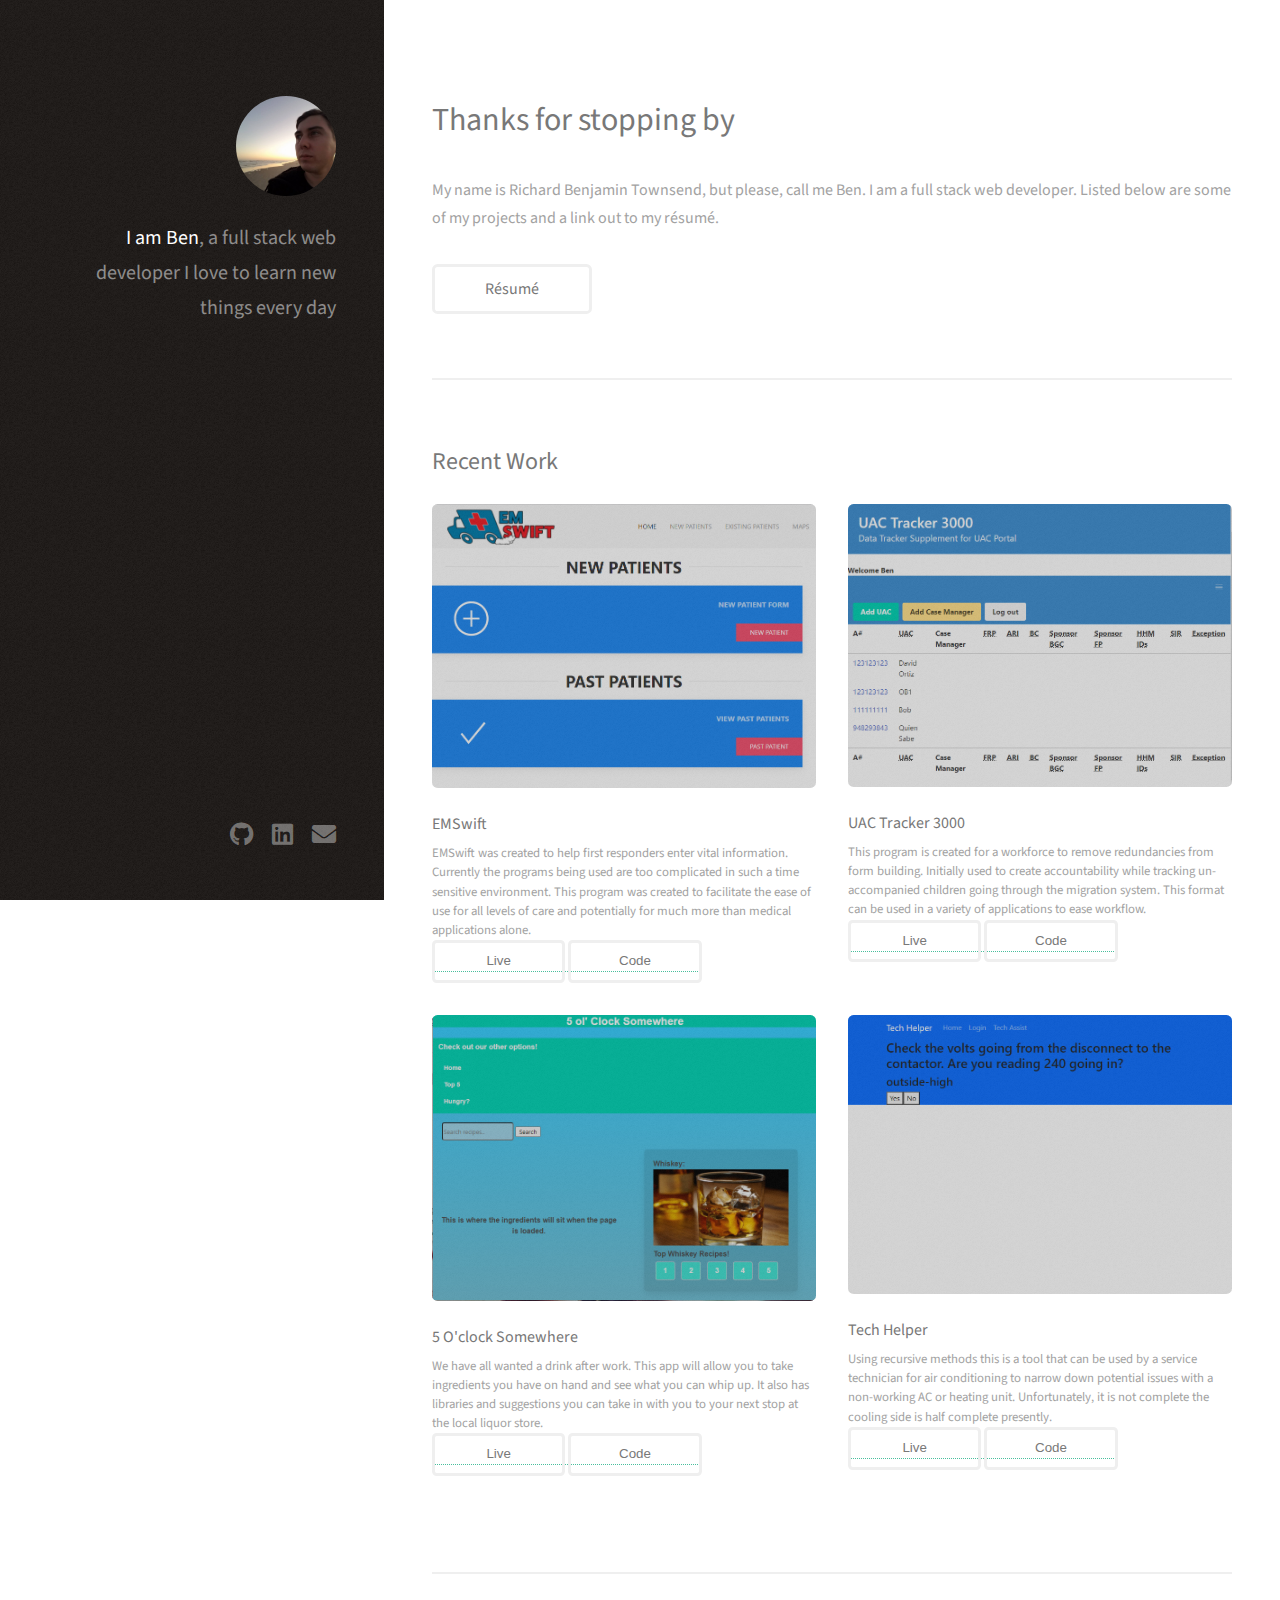
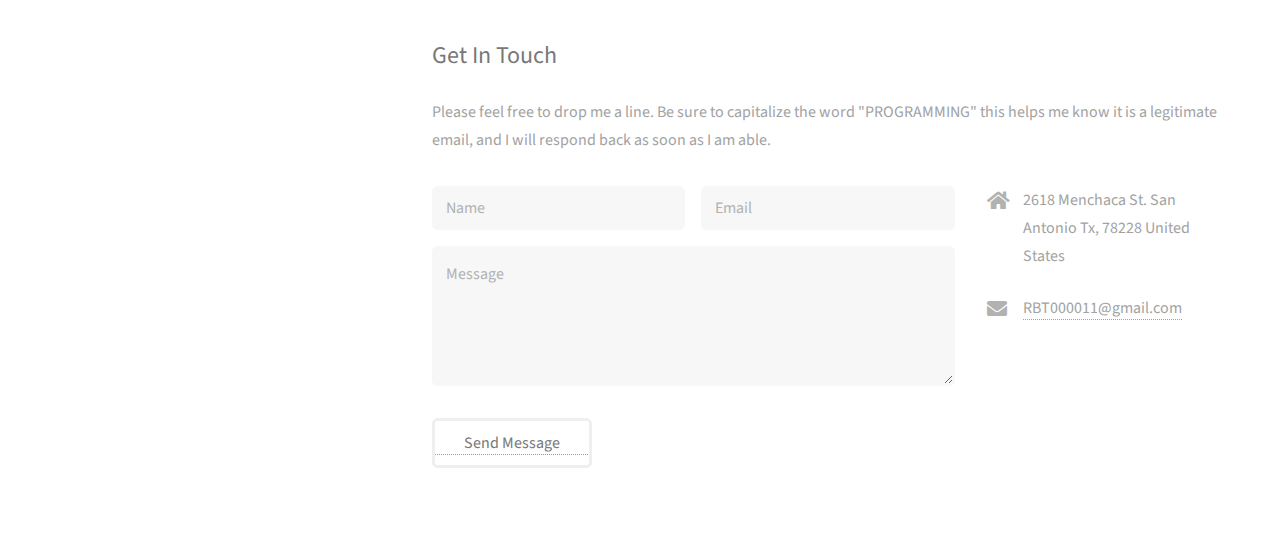
==== commit 34aa6c21: "na" ====
--- a/index.html
+++ b/index.html
@@ -66,7 +66,7 @@
 								<a target="_blank" class="image fit thumb"><img src="assets/css/images/thumbs/5OClock.png" alt="" /></a>
 								<h3>5 O'clock Somewhere</h3>
 								<p>We have all wanted a drink after work. This app will allow you to take ingredients you have on hand and see what you can whip up. It also has libraries and suggestions you can take in with you to your next stop at the local liquor store. </p>
-								<a href="#" target="_blank">
+								<a href="https://stephenfink.github.io/5-O-clock-somewhere/" target="_blank">
 									<button class="button">Live</button>
 								</a>
 								<a href="https://https://stephenfink.github.io/5-O-clock-somewhere/" target="_blank">
@@ -76,7 +76,7 @@
 							<article class="col-6 col-12-xsmall work-item">
 								<a class="image fit thumb"><img src="assets/css/images/thumbs/TechHelp.png" alt="" /></a>
 								<h3>Tech Helper</h3>
-								<p>Using recursive methods this is a tool that can be used by a service technician for air conditioning to narrow down potential issues with a non-working AC or heating unit. Unfortunately, it is not complete as it was my final project and I was working alone, the cooling side is half complete presently.</p>
+								<p>Using recursive methods this is a tool that can be used by a service technician for air conditioning to narrow down potential issues with a non-working AC or heating unit. Unfortunately, it is not complete the cooling side is half complete presently.</p>
 								<a href="https://tech--helper.herokuapp.com/QuestionForm" target="_blank">
 									<button class="button">Live</button>
 								</a>
